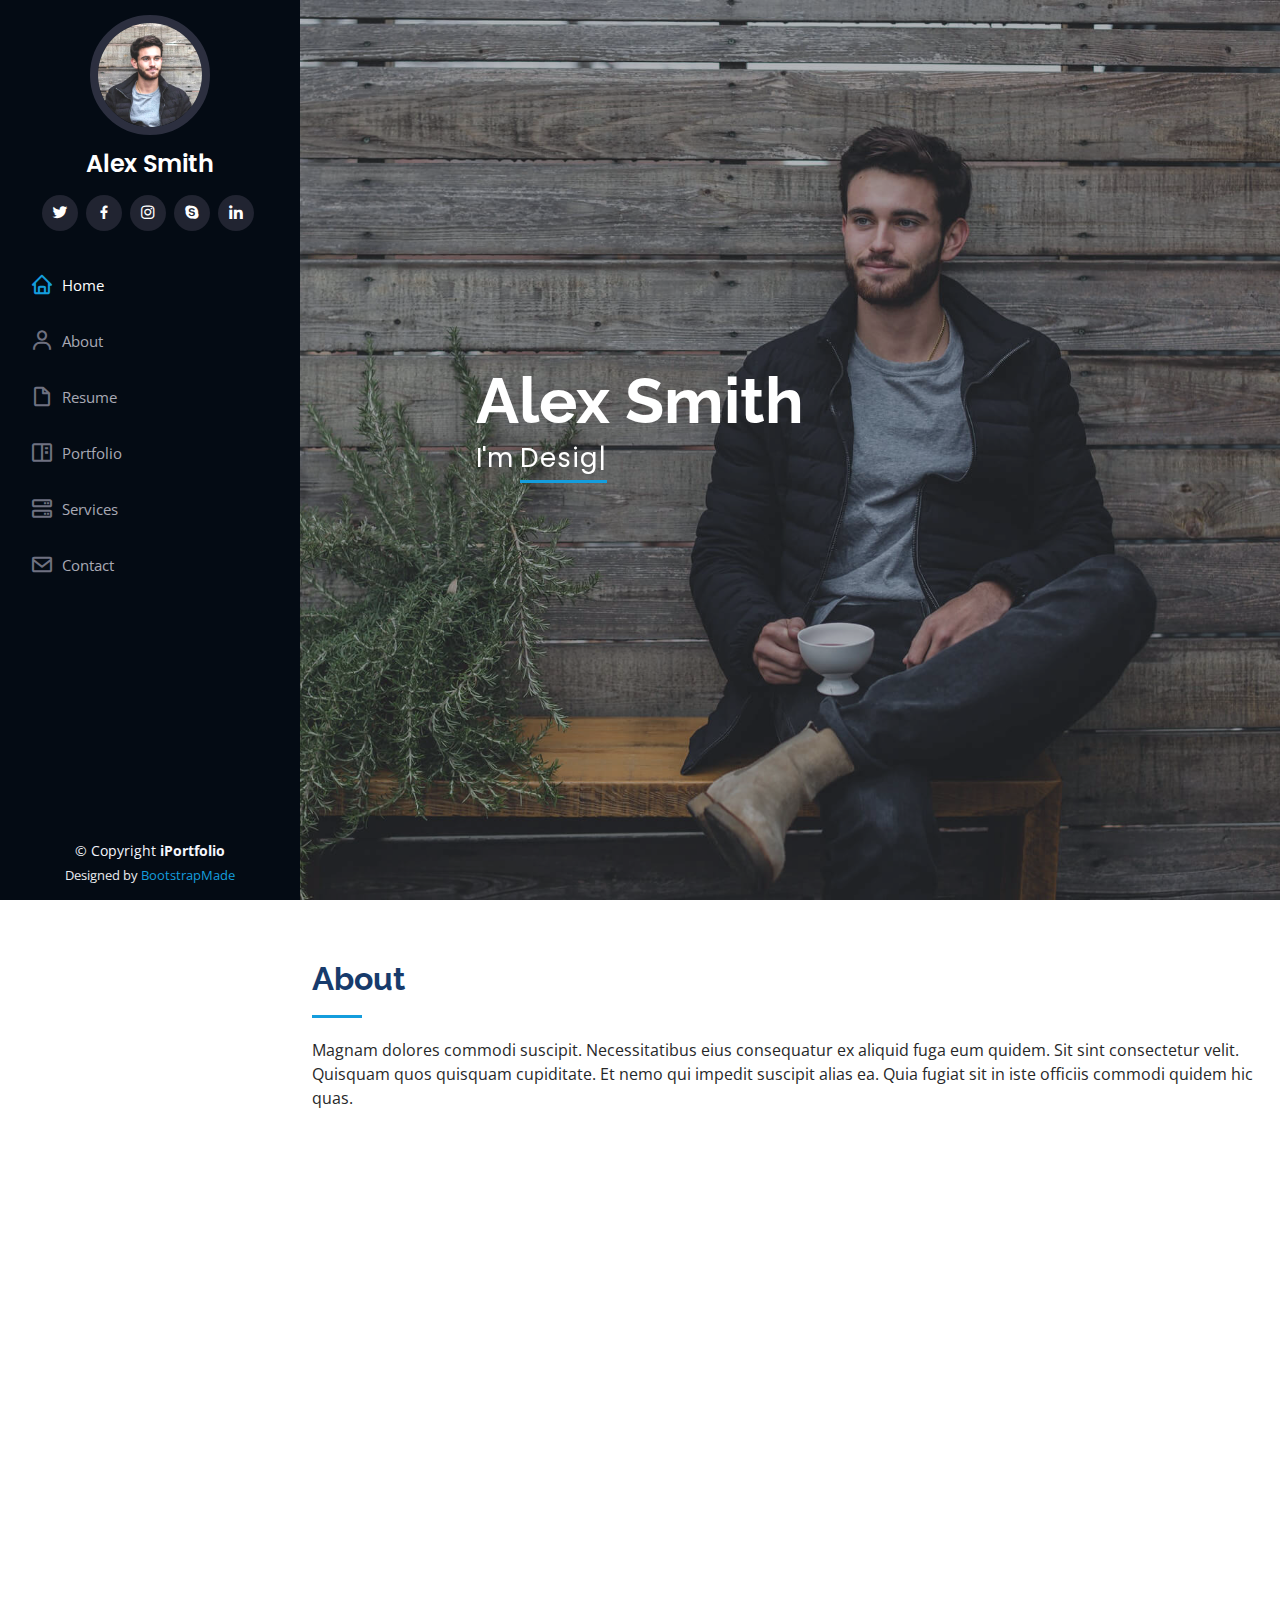
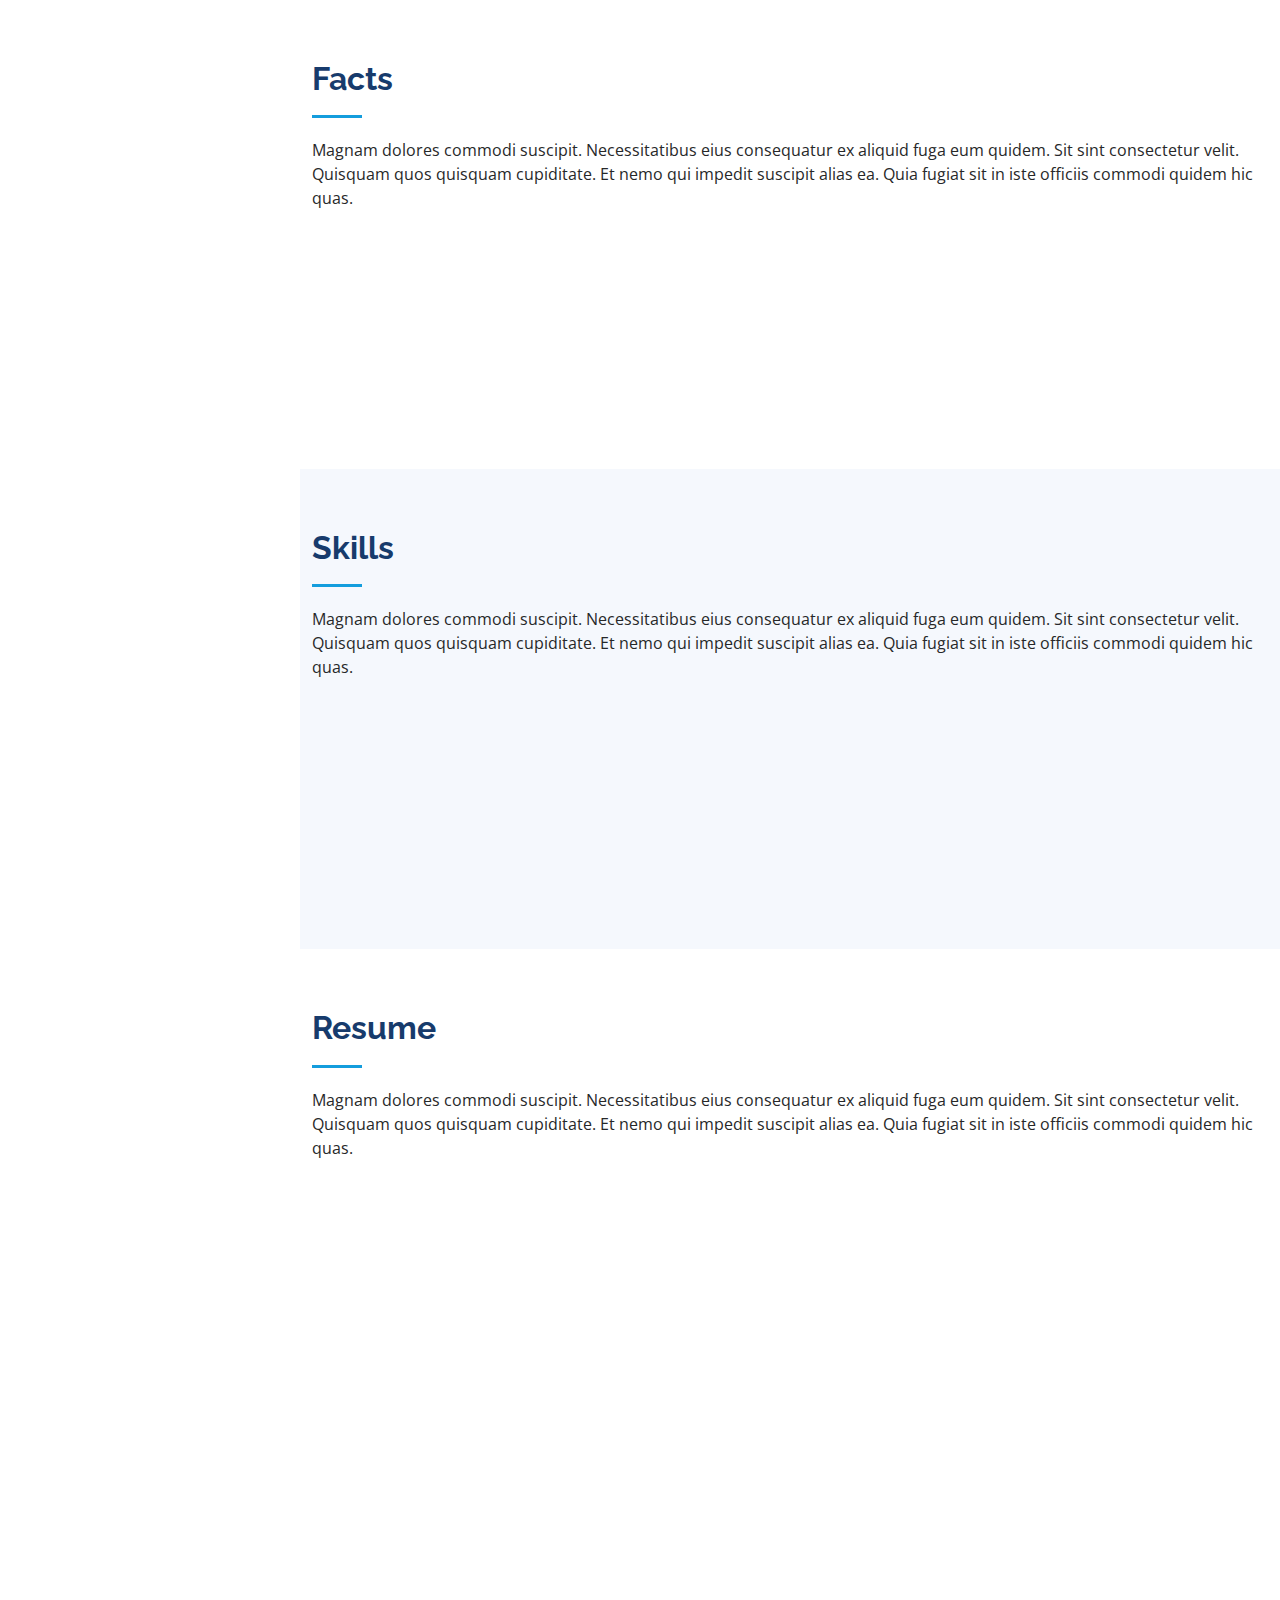
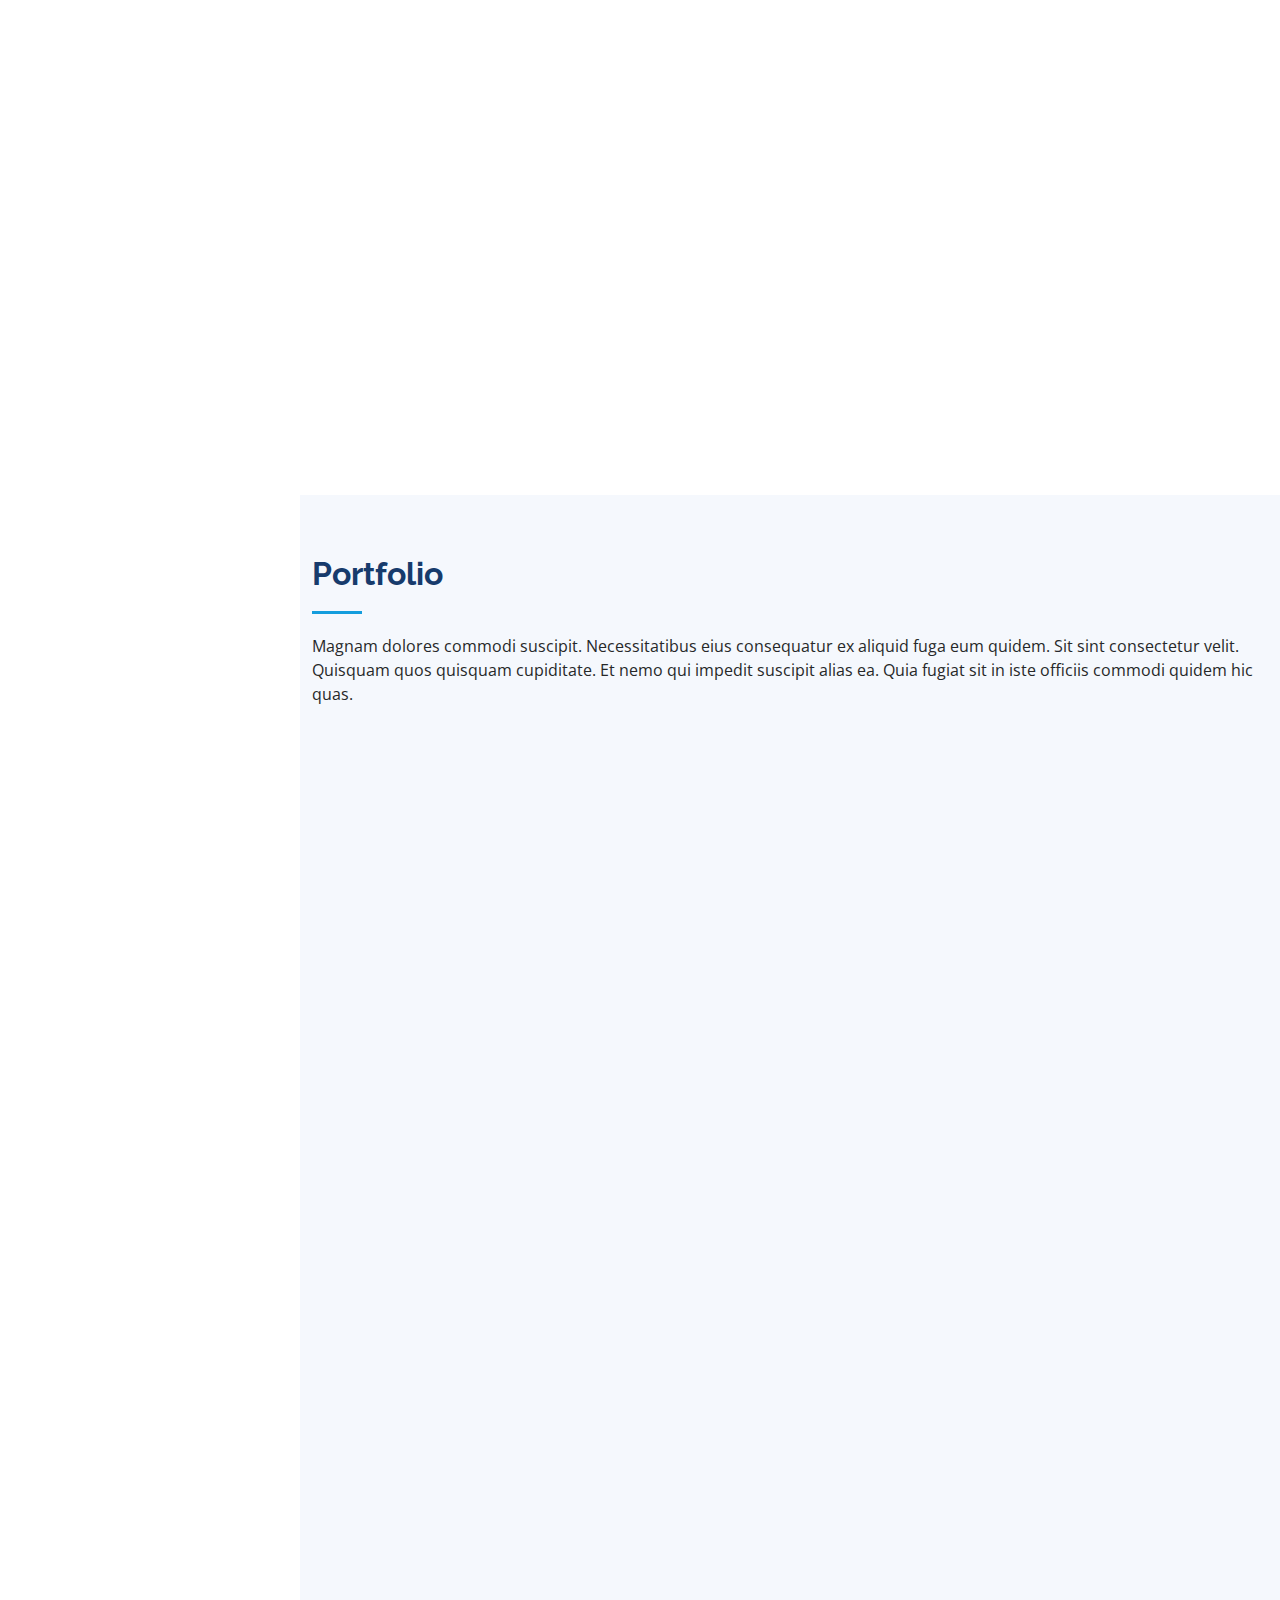
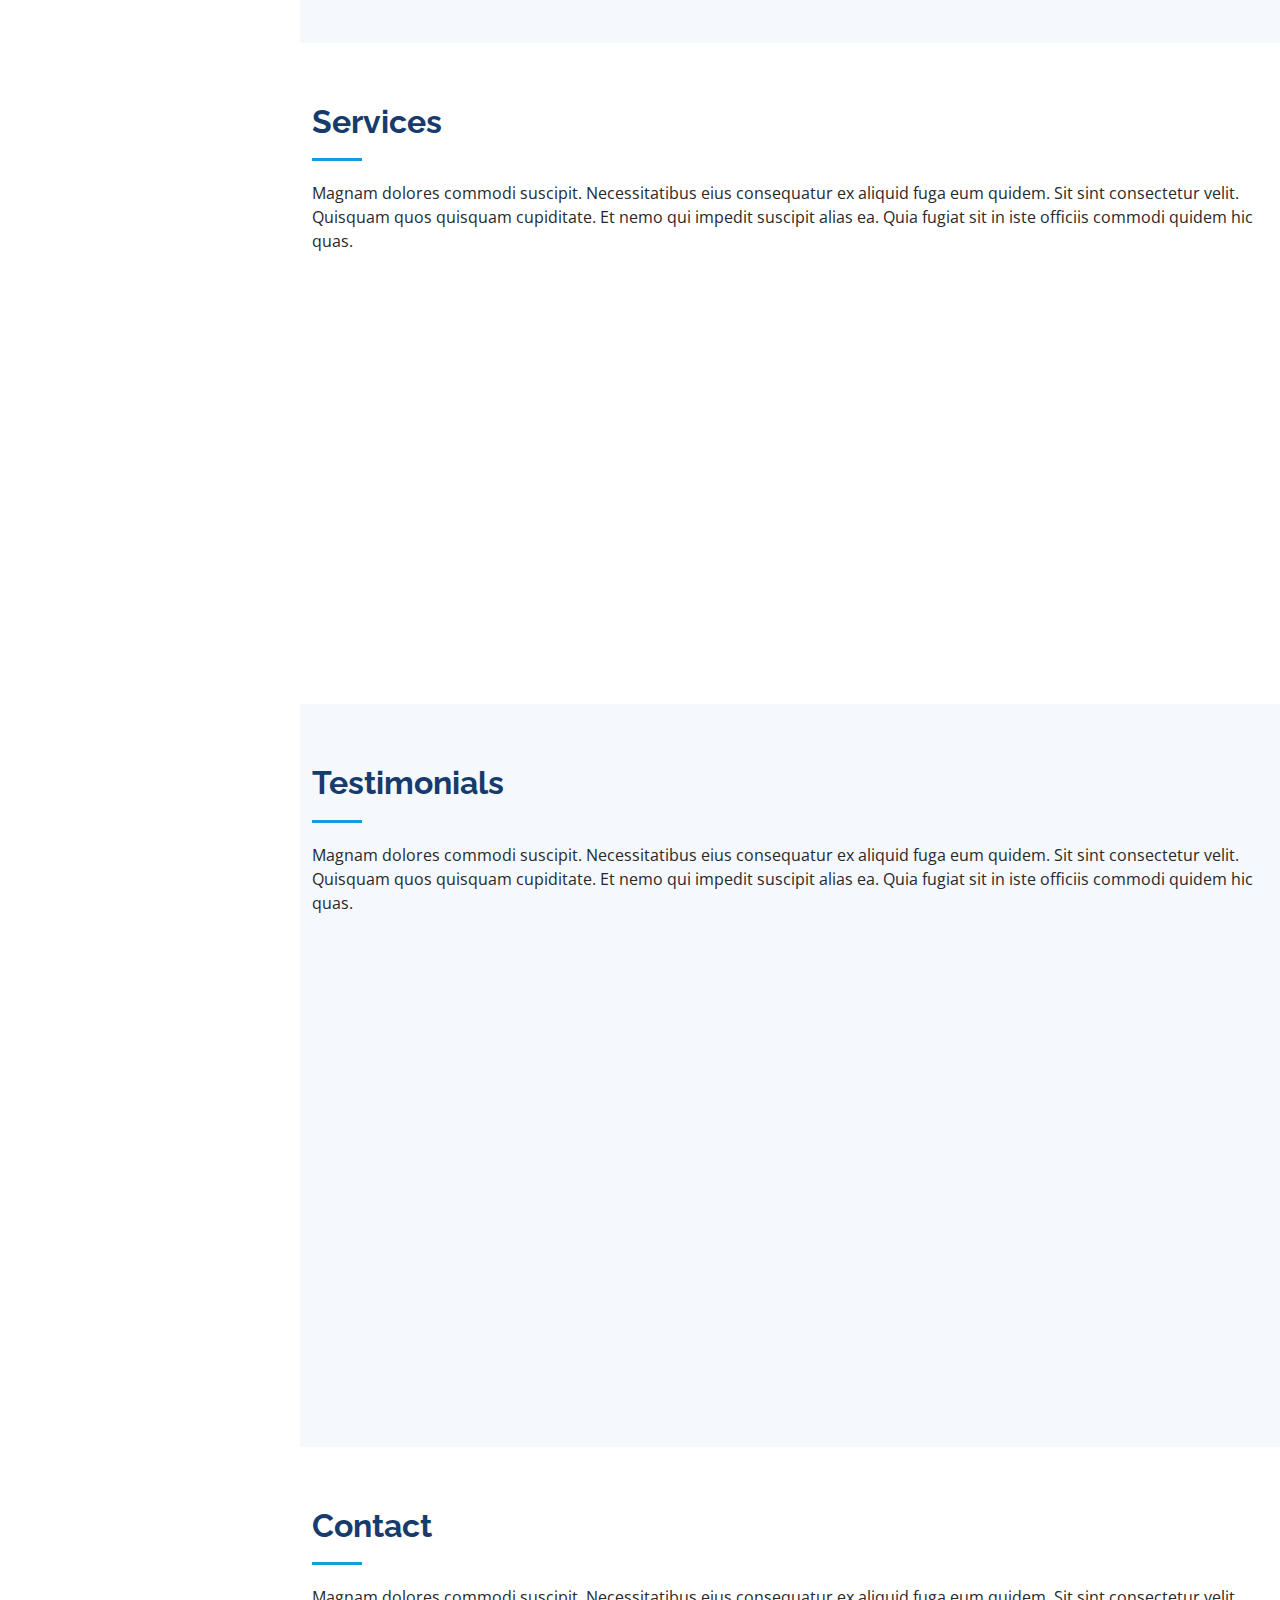
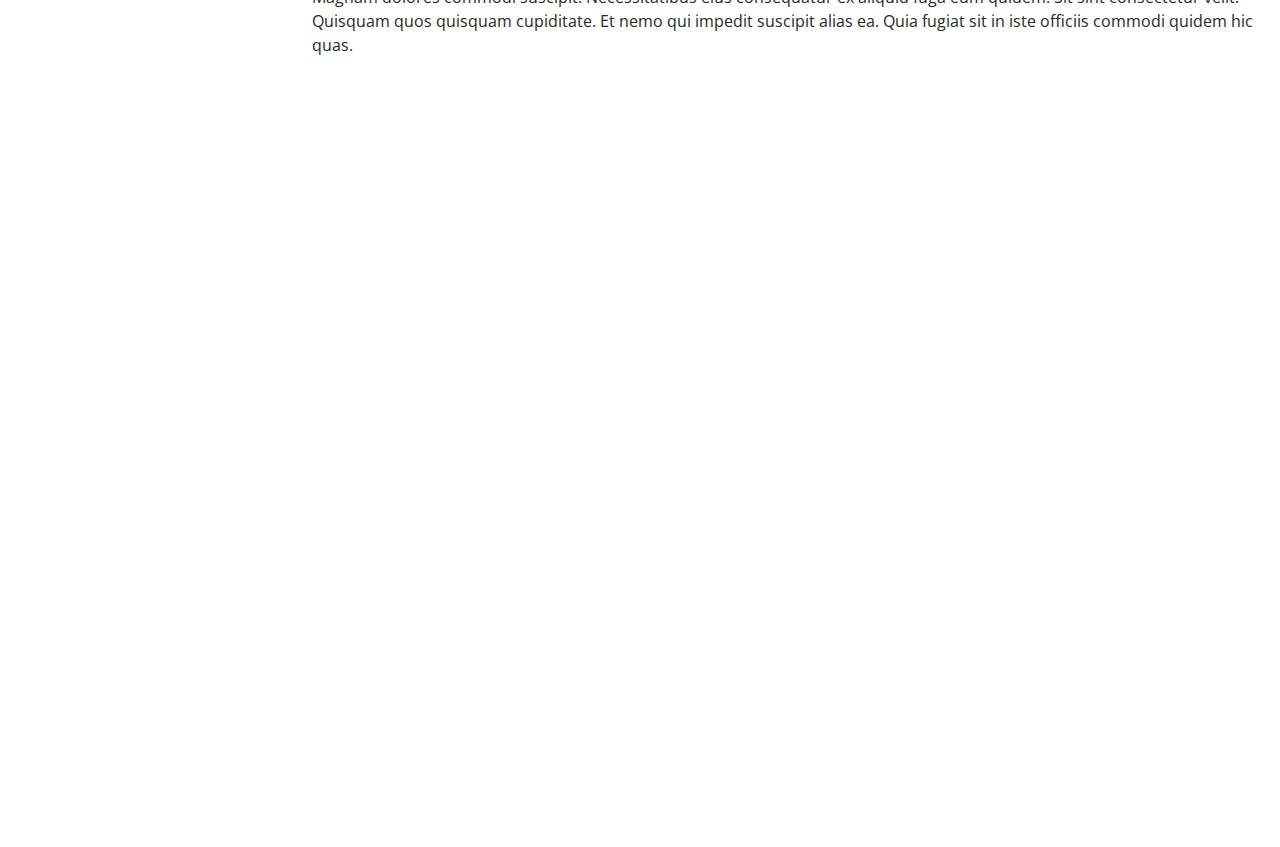
==== index.html @ 0704332a "Updated main tab name and formatted" ====
<!DOCTYPE html>
<html lang="en">
  <head>
    <meta charset="utf-8" />
    <meta
      content="width=device-width, initial-scale=1.0"
      name="viewport"
    />

    <title>Jessica Terrill Portfolio</title>
    <meta
      content=""
      name="description"
    />
    <meta
      content=""
      name="keywords"
    />

    <!-- Favicons -->
    <link
      href="assets/img/favicon.png"
      rel="icon"
    />
    <link
      href="assets/img/apple-touch-icon.png"
      rel="apple-touch-icon"
    />

    <!-- Google Fonts -->
    <link
      href="https://fonts.googleapis.com/css?family=Open+Sans:300,300i,400,400i,600,600i,700,700i|Raleway:300,300i,400,400i,500,500i,600,600i,700,700i|Poppins:300,300i,400,400i,500,500i,600,600i,700,700i"
      rel="stylesheet"
    />

    <!-- Vendor CSS Files -->
    <link
      href="assets/vendor/aos/aos.css"
      rel="stylesheet"
    />
    <link
      href="assets/vendor/bootstrap/css/bootstrap.min.css"
      rel="stylesheet"
    />
    <link
      href="assets/vendor/bootstrap-icons/bootstrap-icons.css"
      rel="stylesheet"
    />
    <link
      href="assets/vendor/boxicons/css/boxicons.min.css"
      rel="stylesheet"
    />
    <link
      href="assets/vendor/glightbox/css/glightbox.min.css"
      rel="stylesheet"
    />
    <link
      href="assets/vendor/swiper/swiper-bundle.min.css"
      rel="stylesheet"
    />

    <!-- Template Main CSS File -->
    <link
      href="assets/css/style.css"
      rel="stylesheet"
    />

    <!-- =======================================================
  * Template Name: iPortfolio
  * Updated: Mar 10 2023 with Bootstrap v5.2.3
  * Template URL: https://bootstrapmade.com/iportfolio-bootstrap-portfolio-websites-template/
  * Author: BootstrapMade.com
  * License: https://bootstrapmade.com/license/
  ======================================================== -->
  </head>

  <body>
    <!-- ======= Mobile nav toggle button ======= -->
    <i class="bi bi-list mobile-nav-toggle d-xl-none"></i>

    <!-- ======= Header ======= -->
    <header id="header">
      <div class="d-flex flex-column">
        <div class="profile">
          <img
            src="assets/img/profile-img.jpg"
            alt=""
            class="img-fluid rounded-circle"
          />
          <h1 class="text-light"><a href="index.html">Alex Smith</a></h1>
          <div class="social-links mt-3 text-center">
            <a
              href="#"
              class="twitter"
              ><i class="bx bxl-twitter"></i
            ></a>
            <a
              href="#"
              class="facebook"
              ><i class="bx bxl-facebook"></i
            ></a>
            <a
              href="#"
              class="instagram"
              ><i class="bx bxl-instagram"></i
            ></a>
            <a
              href="#"
              class="google-plus"
              ><i class="bx bxl-skype"></i
            ></a>
            <a
              href="#"
              class="linkedin"
              ><i class="bx bxl-linkedin"></i
            ></a>
          </div>
        </div>

        <nav
          id="navbar"
          class="nav-menu navbar"
        >
          <ul>
            <li>
              <a
                href="#hero"
                class="nav-link scrollto active"
                ><i class="bx bx-home"></i> <span>Home</span></a
              >
            </li>
            <li>
              <a
                href="#about"
                class="nav-link scrollto"
                ><i class="bx bx-user"></i> <span>About</span></a
              >
            </li>
            <li>
              <a
                href="#resume"
                class="nav-link scrollto"
                ><i class="bx bx-file-blank"></i> <span>Resume</span></a
              >
            </li>
            <li>
              <a
                href="#portfolio"
                class="nav-link scrollto"
                ><i class="bx bx-book-content"></i> <span>Portfolio</span></a
              >
            </li>
            <li>
              <a
                href="#services"
                class="nav-link scrollto"
                ><i class="bx bx-server"></i> <span>Services</span></a
              >
            </li>
            <li>
              <a
                href="#contact"
                class="nav-link scrollto"
                ><i class="bx bx-envelope"></i> <span>Contact</span></a
              >
            </li>
          </ul>
        </nav>
        <!-- .nav-menu -->
      </div>
    </header>
    <!-- End Header -->

    <!-- ======= Hero Section ======= -->
    <section
      id="hero"
      class="d-flex flex-column justify-content-center align-items-center"
    >
      <div
        class="hero-container"
        data-aos="fade-in"
      >
        <h1>Alex Smith</h1>
        <p>
          I'm
          <span
            class="typed"
            data-typed-items="Designer, Developer, Freelancer, Photographer"
          ></span>
        </p>
      </div>
    </section>
    <!-- End Hero -->

    <main id="main">
      <!-- ======= About Section ======= -->
      <section
        id="about"
        class="about"
      >
        <div class="container">
          <div class="section-title">
            <h2>About</h2>
            <p>
              Magnam dolores commodi suscipit. Necessitatibus eius consequatur
              ex aliquid fuga eum quidem. Sit sint consectetur velit. Quisquam
              quos quisquam cupiditate. Et nemo qui impedit suscipit alias ea.
              Quia fugiat sit in iste officiis commodi quidem hic quas.
            </p>
          </div>

          <div class="row">
            <div
              class="col-lg-4"
              data-aos="fade-right"
            >
              <img
                src="assets/img/profile-img.jpg"
                class="img-fluid"
                alt=""
              />
            </div>
            <div
              class="col-lg-8 pt-4 pt-lg-0 content"
              data-aos="fade-left"
            >
              <h3>UI/UX Designer &amp; Web Developer.</h3>
              <p class="fst-italic">
                Lorem ipsum dolor sit amet, consectetur adipiscing elit, sed do
                eiusmod tempor incididunt ut labore et dolore magna aliqua.
              </p>
              <div class="row">
                <div class="col-lg-6">
                  <ul>
                    <li>
                      <i class="bi bi-chevron-right"></i>
                      <strong>Birthday:</strong> <span>1 May 1995</span>
                    </li>
                    <li>
                      <i class="bi bi-chevron-right"></i>
                      <strong>Website:</strong> <span>www.example.com</span>
                    </li>
                    <li>
                      <i class="bi bi-chevron-right"></i>
                      <strong>Phone:</strong> <span>+123 456 7890</span>
                    </li>
                    <li>
                      <i class="bi bi-chevron-right"></i>
                      <strong>City:</strong> <span>New York, USA</span>
                    </li>
                  </ul>
                </div>
                <div class="col-lg-6">
                  <ul>
                    <li>
                      <i class="bi bi-chevron-right"></i> <strong>Age:</strong>
                      <span>30</span>
                    </li>
                    <li>
                      <i class="bi bi-chevron-right"></i>
                      <strong>Degree:</strong> <span>Master</span>
                    </li>
                    <li>
                      <i class="bi bi-chevron-right"></i>
                      <strong>PhEmailone:</strong>
                      <span>email@example.com</span>
                    </li>
                    <li>
                      <i class="bi bi-chevron-right"></i>
                      <strong>Freelance:</strong> <span>Available</span>
                    </li>
                  </ul>
                </div>
              </div>
              <p>
                Officiis eligendi itaque labore et dolorum mollitia officiis
                optio vero. Quisquam sunt adipisci omnis et ut. Nulla
                accusantium dolor incidunt officia tempore. Et eius omnis.
                Cupiditate ut dicta maxime officiis quidem quia. Sed et
                consectetur qui quia repellendus itaque neque. Aliquid amet
                quidem ut quaerat cupiditate. Ab et eum qui repellendus omnis
                culpa magni laudantium dolores.
              </p>
            </div>
          </div>
        </div>
      </section>
      <!-- End About Section -->

      <!-- ======= Facts Section ======= -->
      <section
        id="facts"
        class="facts"
      >
        <div class="container">
          <div class="section-title">
            <h2>Facts</h2>
            <p>
              Magnam dolores commodi suscipit. Necessitatibus eius consequatur
              ex aliquid fuga eum quidem. Sit sint consectetur velit. Quisquam
              quos quisquam cupiditate. Et nemo qui impedit suscipit alias ea.
              Quia fugiat sit in iste officiis commodi quidem hic quas.
            </p>
          </div>

          <div class="row no-gutters">
            <div
              class="col-lg-3 col-md-6 d-md-flex align-items-md-stretch"
              data-aos="fade-up"
            >
              <div class="count-box">
                <i class="bi bi-emoji-smile"></i>
                <span
                  data-purecounter-start="0"
                  data-purecounter-end="232"
                  data-purecounter-duration="1"
                  class="purecounter"
                ></span>
                <p><strong>Happy Clients</strong> consequuntur quae</p>
              </div>
            </div>

            <div
              class="col-lg-3 col-md-6 d-md-flex align-items-md-stretch"
              data-aos="fade-up"
              data-aos-delay="100"
            >
              <div class="count-box">
                <i class="bi bi-journal-richtext"></i>
                <span
                  data-purecounter-start="0"
                  data-purecounter-end="521"
                  data-purecounter-duration="1"
                  class="purecounter"
                ></span>
                <p><strong>Projects</strong> adipisci atque cum quia aut</p>
              </div>
            </div>

            <div
              class="col-lg-3 col-md-6 d-md-flex align-items-md-stretch"
              data-aos="fade-up"
              data-aos-delay="200"
            >
              <div class="count-box">
                <i class="bi bi-headset"></i>
                <span
                  data-purecounter-start="0"
                  data-purecounter-end="1453"
                  data-purecounter-duration="1"
                  class="purecounter"
                ></span>
                <p><strong>Hours Of Support</strong> aut commodi quaerat</p>
              </div>
            </div>

            <div
              class="col-lg-3 col-md-6 d-md-flex align-items-md-stretch"
              data-aos="fade-up"
              data-aos-delay="300"
            >
              <div class="count-box">
                <i class="bi bi-people"></i>
                <span
                  data-purecounter-start="0"
                  data-purecounter-end="32"
                  data-purecounter-duration="1"
                  class="purecounter"
                ></span>
                <p><strong>Hard Workers</strong> rerum asperiores dolor</p>
              </div>
            </div>
          </div>
        </div>
      </section>
      <!-- End Facts Section -->

      <!-- ======= Skills Section ======= -->
      <section
        id="skills"
        class="skills section-bg"
      >
        <div class="container">
          <div class="section-title">
            <h2>Skills</h2>
            <p>
              Magnam dolores commodi suscipit. Necessitatibus eius consequatur
              ex aliquid fuga eum quidem. Sit sint consectetur velit. Quisquam
              quos quisquam cupiditate. Et nemo qui impedit suscipit alias ea.
              Quia fugiat sit in iste officiis commodi quidem hic quas.
            </p>
          </div>

          <div class="row skills-content">
            <div
              class="col-lg-6"
              data-aos="fade-up"
            >
              <div class="progress">
                <span class="skill">HTML <i class="val">100%</i></span>
                <div class="progress-bar-wrap">
                  <div
                    class="progress-bar"
                    role="progressbar"
                    aria-valuenow="100"
                    aria-valuemin="0"
                    aria-valuemax="100"
                  ></div>
                </div>
              </div>

              <div class="progress">
                <span class="skill">CSS <i class="val">90%</i></span>
                <div class="progress-bar-wrap">
                  <div
                    class="progress-bar"
                    role="progressbar"
                    aria-valuenow="90"
                    aria-valuemin="0"
                    aria-valuemax="100"
                  ></div>
                </div>
              </div>

              <div class="progress">
                <span class="skill">JavaScript <i class="val">75%</i></span>
                <div class="progress-bar-wrap">
                  <div
                    class="progress-bar"
                    role="progressbar"
                    aria-valuenow="75"
                    aria-valuemin="0"
                    aria-valuemax="100"
                  ></div>
                </div>
              </div>
            </div>

            <div
              class="col-lg-6"
              data-aos="fade-up"
              data-aos-delay="100"
            >
              <div class="progress">
                <span class="skill">PHP <i class="val">80%</i></span>
                <div class="progress-bar-wrap">
                  <div
                    class="progress-bar"
                    role="progressbar"
                    aria-valuenow="80"
                    aria-valuemin="0"
                    aria-valuemax="100"
                  ></div>
                </div>
              </div>

              <div class="progress">
                <span class="skill">WordPress/CMS <i class="val">90%</i></span>
                <div class="progress-bar-wrap">
                  <div
                    class="progress-bar"
                    role="progressbar"
                    aria-valuenow="90"
                    aria-valuemin="0"
                    aria-valuemax="100"
                  ></div>
                </div>
              </div>

              <div class="progress">
                <span class="skill">Photoshop <i class="val">55%</i></span>
                <div class="progress-bar-wrap">
                  <div
                    class="progress-bar"
                    role="progressbar"
                    aria-valuenow="55"
                    aria-valuemin="0"
                    aria-valuemax="100"
                  ></div>
                </div>
              </div>
            </div>
          </div>
        </div>
      </section>
      <!-- End Skills Section -->

      <!-- ======= Resume Section ======= -->
      <section
        id="resume"
        class="resume"
      >
        <div class="container">
          <div class="section-title">
            <h2>Resume</h2>
            <p>
              Magnam dolores commodi suscipit. Necessitatibus eius consequatur
              ex aliquid fuga eum quidem. Sit sint consectetur velit. Quisquam
              quos quisquam cupiditate. Et nemo qui impedit suscipit alias ea.
              Quia fugiat sit in iste officiis commodi quidem hic quas.
            </p>
          </div>

          <div class="row">
            <div
              class="col-lg-6"
              data-aos="fade-up"
            >
              <h3 class="resume-title">Sumary</h3>
              <div class="resume-item pb-0">
                <h4>Alex Smith</h4>
                <p>
                  <em
                    >Innovative and deadline-driven Graphic Designer with 3+
                    years of experience designing and developing user-centered
                    digital/print marketing material from initial concept to
                    final, polished deliverable.</em
                  >
                </p>
                <ul>
                  <li>Portland par 127,Orlando, FL</li>
                  <li>(123) 456-7891</li>
                  <li>alice.barkley@example.com</li>
                </ul>
              </div>

              <h3 class="resume-title">Education</h3>
              <div class="resume-item">
                <h4>Master of Fine Arts &amp; Graphic Design</h4>
                <h5>2015 - 2016</h5>
                <p><em>Rochester Institute of Technology, Rochester, NY</em></p>
                <p>
                  Qui deserunt veniam. Et sed aliquam labore tempore sed
                  quisquam iusto autem sit. Ea vero voluptatum qui ut
                  dignissimos deleniti nerada porti sand markend
                </p>
              </div>
              <div class="resume-item">
                <h4>Bachelor of Fine Arts &amp; Graphic Design</h4>
                <h5>2010 - 2014</h5>
                <p><em>Rochester Institute of Technology, Rochester, NY</em></p>
                <p>
                  Quia nobis sequi est occaecati aut. Repudiandae et iusto quae
                  reiciendis et quis Eius vel ratione eius unde vitae rerum
                  voluptates asperiores voluptatem Earum molestiae consequatur
                  neque etlon sader mart dila
                </p>
              </div>
            </div>
            <div
              class="col-lg-6"
              data-aos="fade-up"
              data-aos-delay="100"
            >
              <h3 class="resume-title">Professional Experience</h3>
              <div class="resume-item">
                <h4>Senior graphic design specialist</h4>
                <h5>2019 - Present</h5>
                <p><em>Experion, New York, NY </em></p>
                <ul>
                  <li>
                    Lead in the design, development, and implementation of the
                    graphic, layout, and production communication materials
                  </li>
                  <li>
                    Delegate tasks to the 7 members of the design team and
                    provide counsel on all aspects of the project.
                  </li>
                  <li>
                    Supervise the assessment of all graphic materials in order
                    to ensure quality and accuracy of the design
                  </li>
                  <li>
                    Oversee the efficient use of production project budgets
                    ranging from $2,000 - $25,000
                  </li>
                </ul>
              </div>
              <div class="resume-item">
                <h4>Graphic design specialist</h4>
                <h5>2017 - 2018</h5>
                <p><em>Stepping Stone Advertising, New York, NY</em></p>
                <ul>
                  <li>
                    Developed numerous marketing programs (logos,
                    brochures,infographics, presentations, and advertisements).
                  </li>
                  <li>
                    Managed up to 5 projects or tasks at a given time while
                    under pressure
                  </li>
                  <li>
                    Recommended and consulted with clients on the most
                    appropriate graphic design
                  </li>
                  <li>
                    Created 4+ design presentations and proposals a month for
                    clients and account managers
                  </li>
                </ul>
              </div>
            </div>
          </div>
        </div>
      </section>
      <!-- End Resume Section -->

      <!-- ======= Portfolio Section ======= -->
      <section
        id="portfolio"
        class="portfolio section-bg"
      >
        <div class="container">
          <div class="section-title">
            <h2>Portfolio</h2>
            <p>
              Magnam dolores commodi suscipit. Necessitatibus eius consequatur
              ex aliquid fuga eum quidem. Sit sint consectetur velit. Quisquam
              quos quisquam cupiditate. Et nemo qui impedit suscipit alias ea.
              Quia fugiat sit in iste officiis commodi quidem hic quas.
            </p>
          </div>

          <div
            class="row"
            data-aos="fade-up"
          >
            <div class="col-lg-12 d-flex justify-content-center">
              <ul id="portfolio-flters">
                <li
                  data-filter="*"
                  class="filter-active"
                >
                  All
                </li>
                <li data-filter=".filter-app">App</li>
                <li data-filter=".filter-card">Card</li>
                <li data-filter=".filter-web">Web</li>
              </ul>
            </div>
          </div>

          <div
            class="row portfolio-container"
            data-aos="fade-up"
            data-aos-delay="100"
          >
            <div class="col-lg-4 col-md-6 portfolio-item filter-app">
              <div class="portfolio-wrap">
                <img
                  src="assets/img/portfolio/portfolio-1.jpg"
                  class="img-fluid"
                  alt=""
                />
                <div class="portfolio-links">
                  <a
                    href="assets/img/portfolio/portfolio-1.jpg"
                    data-gallery="portfolioGallery"
                    class="portfolio-lightbox"
                    title="App 1"
                    ><i class="bx bx-plus"></i
                  ></a>
                  <a
                    href="portfolio-details.html"
                    title="More Details"
                    ><i class="bx bx-link"></i
                  ></a>
                </div>
              </div>
            </div>

            <div class="col-lg-4 col-md-6 portfolio-item filter-web">
              <div class="portfolio-wrap">
                <img
                  src="assets/img/portfolio/portfolio-2.jpg"
                  class="img-fluid"
                  alt=""
                />
                <div class="portfolio-links">
                  <a
                    href="assets/img/portfolio/portfolio-2.jpg"
                    data-gallery="portfolioGallery"
                    class="portfolio-lightbox"
                    title="Web 3"
                    ><i class="bx bx-plus"></i
                  ></a>
                  <a
                    href="portfolio-details.html"
                    title="More Details"
                    ><i class="bx bx-link"></i
                  ></a>
                </div>
              </div>
            </div>

            <div class="col-lg-4 col-md-6 portfolio-item filter-app">
              <div class="portfolio-wrap">
                <img
                  src="assets/img/portfolio/portfolio-3.jpg"
                  class="img-fluid"
                  alt=""
                />
                <div class="portfolio-links">
                  <a
                    href="assets/img/portfolio/portfolio-3.jpg"
                    data-gallery="portfolioGallery"
                    class="portfolio-lightbox"
                    title="App 2"
                    ><i class="bx bx-plus"></i
                  ></a>
                  <a
                    href="portfolio-details.html"
                    title="More Details"
                    ><i class="bx bx-link"></i
                  ></a>
                </div>
              </div>
            </div>

            <div class="col-lg-4 col-md-6 portfolio-item filter-card">
              <div class="portfolio-wrap">
                <img
                  src="assets/img/portfolio/portfolio-4.jpg"
                  class="img-fluid"
                  alt=""
                />
                <div class="portfolio-links">
                  <a
                    href="assets/img/portfolio/portfolio-4.jpg"
                    data-gallery="portfolioGallery"
                    class="portfolio-lightbox"
                    title="Card 2"
                    ><i class="bx bx-plus"></i
                  ></a>
                  <a
                    href="portfolio-details.html"
                    title="More Details"
                    ><i class="bx bx-link"></i
                  ></a>
                </div>
              </div>
            </div>

            <div class="col-lg-4 col-md-6 portfolio-item filter-web">
              <div class="portfolio-wrap">
                <img
                  src="assets/img/portfolio/portfolio-5.jpg"
                  class="img-fluid"
                  alt=""
                />
                <div class="portfolio-links">
                  <a
                    href="assets/img/portfolio/portfolio-5.jpg"
                    data-gallery="portfolioGallery"
                    class="portfolio-lightbox"
                    title="Web 2"
                    ><i class="bx bx-plus"></i
                  ></a>
                  <a
                    href="portfolio-details.html"
                    title="More Details"
                    ><i class="bx bx-link"></i
                  ></a>
                </div>
              </div>
            </div>

            <div class="col-lg-4 col-md-6 portfolio-item filter-app">
              <div class="portfolio-wrap">
                <img
                  src="assets/img/portfolio/portfolio-6.jpg"
                  class="img-fluid"
                  alt=""
                />
                <div class="portfolio-links">
                  <a
                    href="assets/img/portfolio/portfolio-6.jpg"
                    data-gallery="portfolioGallery"
                    class="portfolio-lightbox"
                    title="App 3"
                    ><i class="bx bx-plus"></i
                  ></a>
                  <a
                    href="portfolio-details.html"
                    title="More Details"
                    ><i class="bx bx-link"></i
                  ></a>
                </div>
              </div>
            </div>

            <div class="col-lg-4 col-md-6 portfolio-item filter-card">
              <div class="portfolio-wrap">
                <img
                  src="assets/img/portfolio/portfolio-7.jpg"
                  class="img-fluid"
                  alt=""
                />
                <div class="portfolio-links">
                  <a
                    href="assets/img/portfolio/portfolio-7.jpg"
                    data-gallery="portfolioGallery"
                    class="portfolio-lightbox"
                    title="Card 1"
                    ><i class="bx bx-plus"></i
                  ></a>
                  <a
                    href="portfolio-details.html"
                    title="More Details"
                    ><i class="bx bx-link"></i
                  ></a>
                </div>
              </div>
            </div>

            <div class="col-lg-4 col-md-6 portfolio-item filter-card">
              <div class="portfolio-wrap">
                <img
                  src="assets/img/portfolio/portfolio-8.jpg"
                  class="img-fluid"
                  alt=""
                />
                <div class="portfolio-links">
                  <a
                    href="assets/img/portfolio/portfolio-8.jpg"
                    data-gallery="portfolioGallery"
                    class="portfolio-lightbox"
                    title="Card 3"
                    ><i class="bx bx-plus"></i
                  ></a>
                  <a
                    href="portfolio-details.html"
                    title="More Details"
                    ><i class="bx bx-link"></i
                  ></a>
                </div>
              </div>
            </div>

            <div class="col-lg-4 col-md-6 portfolio-item filter-web">
              <div class="portfolio-wrap">
                <img
                  src="assets/img/portfolio/portfolio-9.jpg"
                  class="img-fluid"
                  alt=""
                />
                <div class="portfolio-links">
                  <a
                    href="assets/img/portfolio/portfolio-9.jpg"
                    data-gallery="portfolioGallery"
                    class="portfolio-lightbox"
                    title="Web 3"
                    ><i class="bx bx-plus"></i
                  ></a>
                  <a
                    href="portfolio-details.html"
                    title="More Details"
                    ><i class="bx bx-link"></i
                  ></a>
                </div>
              </div>
            </div>
          </div>
        </div>
      </section>
      <!-- End Portfolio Section -->

      <!-- ======= Services Section ======= -->
      <section
        id="services"
        class="services"
      >
        <div class="container">
          <div class="section-title">
            <h2>Services</h2>
            <p>
              Magnam dolores commodi suscipit. Necessitatibus eius consequatur
              ex aliquid fuga eum quidem. Sit sint consectetur velit. Quisquam
              quos quisquam cupiditate. Et nemo qui impedit suscipit alias ea.
              Quia fugiat sit in iste officiis commodi quidem hic quas.
            </p>
          </div>

          <div class="row">
            <div
              class="col-lg-4 col-md-6 icon-box"
              data-aos="fade-up"
            >
              <div class="icon"><i class="bi bi-briefcase"></i></div>
              <h4 class="title"><a href="">Lorem Ipsum</a></h4>
              <p class="description">
                Voluptatum deleniti atque corrupti quos dolores et quas
                molestias excepturi sint occaecati cupiditate non provident
              </p>
            </div>
            <div
              class="col-lg-4 col-md-6 icon-box"
              data-aos="fade-up"
              data-aos-delay="100"
            >
              <div class="icon"><i class="bi bi-card-checklist"></i></div>
              <h4 class="title"><a href="">Dolor Sitema</a></h4>
              <p class="description">
                Minim veniam, quis nostrud exercitation ullamco laboris nisi ut
                aliquip ex ea commodo consequat tarad limino ata
              </p>
            </div>
            <div
              class="col-lg-4 col-md-6 icon-box"
              data-aos="fade-up"
              data-aos-delay="200"
            >
              <div class="icon"><i class="bi bi-bar-chart"></i></div>
              <h4 class="title"><a href="">Sed ut perspiciatis</a></h4>
              <p class="description">
                Duis aute irure dolor in reprehenderit in voluptate velit esse
                cillum dolore eu fugiat nulla pariatur
              </p>
            </div>
            <div
              class="col-lg-4 col-md-6 icon-box"
              data-aos="fade-up"
              data-aos-delay="300"
            >
              <div class="icon"><i class="bi bi-binoculars"></i></div>
              <h4 class="title"><a href="">Magni Dolores</a></h4>
              <p class="description">
                Excepteur sint occaecat cupidatat non proident, sunt in culpa
                qui officia deserunt mollit anim id est laborum
              </p>
            </div>
            <div
              class="col-lg-4 col-md-6 icon-box"
              data-aos="fade-up"
              data-aos-delay="400"
            >
              <div class="icon"><i class="bi bi-brightness-high"></i></div>
              <h4 class="title"><a href="">Nemo Enim</a></h4>
              <p class="description">
                At vero eos et accusamus et iusto odio dignissimos ducimus qui
                blanditiis praesentium voluptatum deleniti atque
              </p>
            </div>
            <div
              class="col-lg-4 col-md-6 icon-box"
              data-aos="fade-up"
              data-aos-delay="500"
            >
              <div class="icon"><i class="bi bi-calendar4-week"></i></div>
              <h4 class="title"><a href="">Eiusmod Tempor</a></h4>
              <p class="description">
                Et harum quidem rerum facilis est et expedita distinctio. Nam
                libero tempore, cum soluta nobis est eligendi
              </p>
            </div>
          </div>
        </div>
      </section>
      <!-- End Services Section -->

      <!-- ======= Testimonials Section ======= -->
      <section
        id="testimonials"
        class="testimonials section-bg"
      >
        <div class="container">
          <div class="section-title">
            <h2>Testimonials</h2>
            <p>
              Magnam dolores commodi suscipit. Necessitatibus eius consequatur
              ex aliquid fuga eum quidem. Sit sint consectetur velit. Quisquam
              quos quisquam cupiditate. Et nemo qui impedit suscipit alias ea.
              Quia fugiat sit in iste officiis commodi quidem hic quas.
            </p>
          </div>

          <div
            class="testimonials-slider swiper"
            data-aos="fade-up"
            data-aos-delay="100"
          >
            <div class="swiper-wrapper">
              <div class="swiper-slide">
                <div
                  class="testimonial-item"
                  data-aos="fade-up"
                >
                  <p>
                    <i class="bx bxs-quote-alt-left quote-icon-left"></i>
                    Proin iaculis purus consequat sem cure digni ssim donec
                    porttitora entum suscipit rhoncus. Accusantium quam,
                    ultricies eget id, aliquam eget nibh et. Maecen aliquam,
                    risus at semper.
                    <i class="bx bxs-quote-alt-right quote-icon-right"></i>
                  </p>
                  <img
                    src="assets/img/testimonials/testimonials-1.jpg"
                    class="testimonial-img"
                    alt=""
                  />
                  <h3>Saul Goodman</h3>
                  <h4>Ceo &amp; Founder</h4>
                </div>
              </div>
              <!-- End testimonial item -->

              <div class="swiper-slide">
                <div
                  class="testimonial-item"
                  data-aos="fade-up"
                  data-aos-delay="100"
                >
                  <p>
                    <i class="bx bxs-quote-alt-left quote-icon-left"></i>
                    Export tempor illum tamen malis malis eram quae irure esse
                    labore quem cillum quid cillum eram malis quorum velit fore
                    eram velit sunt aliqua noster fugiat irure amet legam anim
                    culpa.
                    <i class="bx bxs-quote-alt-right quote-icon-right"></i>
                  </p>
                  <img
                    src="assets/img/testimonials/testimonials-2.jpg"
                    class="testimonial-img"
                    alt=""
                  />
                  <h3>Sara Wilsson</h3>
                  <h4>Designer</h4>
                </div>
              </div>
              <!-- End testimonial item -->

              <div class="swiper-slide">
                <div
                  class="testimonial-item"
                  data-aos="fade-up"
                  data-aos-delay="200"
                >
                  <p>
                    <i class="bx bxs-quote-alt-left quote-icon-left"></i>
                    Enim nisi quem export duis labore cillum quae magna enim
                    sint quorum nulla quem veniam duis minim tempor labore quem
                    eram duis noster aute amet eram fore quis sint minim.
                    <i class="bx bxs-quote-alt-right quote-icon-right"></i>
                  </p>
                  <img
                    src="assets/img/testimonials/testimonials-3.jpg"
                    class="testimonial-img"
                    alt=""
                  />
                  <h3>Jena Karlis</h3>
                  <h4>Store Owner</h4>
                </div>
              </div>
              <!-- End testimonial item -->

              <div class="swiper-slide">
                <div
                  class="testimonial-item"
                  data-aos="fade-up"
                  data-aos-delay="300"
                >
                  <p>
                    <i class="bx bxs-quote-alt-left quote-icon-left"></i>
                    Fugiat enim eram quae cillum dolore dolor amet nulla culpa
                    multos export minim fugiat minim velit minim dolor enim duis
                    veniam ipsum anim magna sunt elit fore quem dolore labore
                    illum veniam.
                    <i class="bx bxs-quote-alt-right quote-icon-right"></i>
                  </p>
                  <img
                    src="assets/img/testimonials/testimonials-4.jpg"
                    class="testimonial-img"
                    alt=""
                  />
                  <h3>Matt Brandon</h3>
                  <h4>Freelancer</h4>
                </div>
              </div>
              <!-- End testimonial item -->

              <div class="swiper-slide">
                <div
                  class="testimonial-item"
                  data-aos="fade-up"
                  data-aos-delay="400"
                >
                  <p>
                    <i class="bx bxs-quote-alt-left quote-icon-left"></i>
                    Quis quorum aliqua sint quem legam fore sunt eram irure
                    aliqua veniam tempor noster veniam enim culpa labore duis
                    sunt culpa nulla illum cillum fugiat legam esse veniam culpa
                    fore nisi cillum quid.
                    <i class="bx bxs-quote-alt-right quote-icon-right"></i>
                  </p>
                  <img
                    src="assets/img/testimonials/testimonials-5.jpg"
                    class="testimonial-img"
                    alt=""
                  />
                  <h3>John Larson</h3>
                  <h4>Entrepreneur</h4>
                </div>
              </div>
              <!-- End testimonial item -->
            </div>
            <div class="swiper-pagination"></div>
          </div>
        </div>
      </section>
      <!-- End Testimonials Section -->

      <!-- ======= Contact Section ======= -->
      <section
        id="contact"
        class="contact"
      >
        <div class="container">
          <div class="section-title">
            <h2>Contact</h2>
            <p>
              Magnam dolores commodi suscipit. Necessitatibus eius consequatur
              ex aliquid fuga eum quidem. Sit sint consectetur velit. Quisquam
              quos quisquam cupiditate. Et nemo qui impedit suscipit alias ea.
              Quia fugiat sit in iste officiis commodi quidem hic quas.
            </p>
          </div>

          <div
            class="row"
            data-aos="fade-in"
          >
            <div class="col-lg-5 d-flex align-items-stretch">
              <div class="info">
                <div class="address">
                  <i class="bi bi-geo-alt"></i>
                  <h4>Location:</h4>
                  <p>A108 Adam Street, New York, NY 535022</p>
                </div>

                <div class="email">
                  <i class="bi bi-envelope"></i>
                  <h4>Email:</h4>
                  <p>info@example.com</p>
                </div>

                <div class="phone">
                  <i class="bi bi-phone"></i>
                  <h4>Call:</h4>
                  <p>+1 5589 55488 55s</p>
                </div>

                <iframe
                  src="https://www.google.com/maps/embed?pb=!1m14!1m8!1m3!1d12097.433213460943!2d-74.0062269!3d40.7101282!3m2!1i1024!2i768!4f13.1!3m3!1m2!1s0x0%3A0xb89d1fe6bc499443!2sDowntown+Conference+Center!5e0!3m2!1smk!2sbg!4v1539943755621"
                  frameborder="0"
                  style="border: 0; width: 100%; height: 290px"
                  allowfullscreen
                ></iframe>
              </div>
            </div>

            <div class="col-lg-7 mt-5 mt-lg-0 d-flex align-items-stretch">
              <form
                action="forms/contact.php"
                method="post"
                role="form"
                class="php-email-form"
              >
                <div class="row">
                  <div class="form-group col-md-6">
                    <label for="name">Your Name</label>
                    <input
                      type="text"
                      name="name"
                      class="form-control"
                      id="name"
                      required
                    />
                  </div>
                  <div class="form-group col-md-6">
                    <label for="name">Your Email</label>
                    <input
                      type="email"
                      class="form-control"
                      name="email"
                      id="email"
                      required
                    />
                  </div>
                </div>
                <div class="form-group">
                  <label for="name">Subject</label>
                  <input
                    type="text"
                    class="form-control"
                    name="subject"
                    id="subject"
                    required
                  />
                </div>
                <div class="form-group">
                  <label for="name">Message</label>
                  <textarea
                    class="form-control"
                    name="message"
                    rows="10"
                    required
                  ></textarea>
                </div>
                <div class="my-3">
                  <div class="loading">Loading</div>
                  <div class="error-message"></div>
                  <div class="sent-message">
                    Your message has been sent. Thank you!
                  </div>
                </div>
                <div class="text-center">
                  <button type="submit">Send Message</button>
                </div>
              </form>
            </div>
          </div>
        </div>
      </section>
      <!-- End Contact Section -->
    </main>
    <!-- End #main -->

    <!-- ======= Footer ======= -->
    <footer id="footer">
      <div class="container">
        <div class="copyright">
          &copy; Copyright <strong><span>iPortfolio</span></strong>
        </div>
        <div class="credits">
          <!-- All the links in the footer should remain intact. -->
          <!-- You can delete the links only if you purchased the pro version. -->
          <!-- Licensing information: https://bootstrapmade.com/license/ -->
          <!-- Purchase the pro version with working PHP/AJAX contact form: https://bootstrapmade.com/iportfolio-bootstrap-portfolio-websites-template/ -->
          Designed by <a href="https://bootstrapmade.com/">BootstrapMade</a>
        </div>
      </div>
    </footer>
    <!-- End  Footer -->

    <a
      href="#"
      class="back-to-top d-flex align-items-center justify-content-center"
      ><i class="bi bi-arrow-up-short"></i
    ></a>

    <!-- Vendor JS Files -->
    <script src="assets/vendor/purecounter/purecounter_vanilla.js"></script>
    <script src="assets/vendor/aos/aos.js"></script>
    <script src="assets/vendor/bootstrap/js/bootstrap.bundle.min.js"></script>
    <script src="assets/vendor/glightbox/js/glightbox.min.js"></script>
    <script src="assets/vendor/isotope-layout/isotope.pkgd.min.js"></script>
    <script src="assets/vendor/swiper/swiper-bundle.min.js"></script>
    <script src="assets/vendor/typed.js/typed.min.js"></script>
    <script src="assets/vendor/waypoints/noframework.waypoints.js"></script>
    <script src="assets/vendor/php-email-form/validate.js"></script>

    <!-- Template Main JS File -->
    <script src="assets/js/main.js"></script>
  </body>
</html>
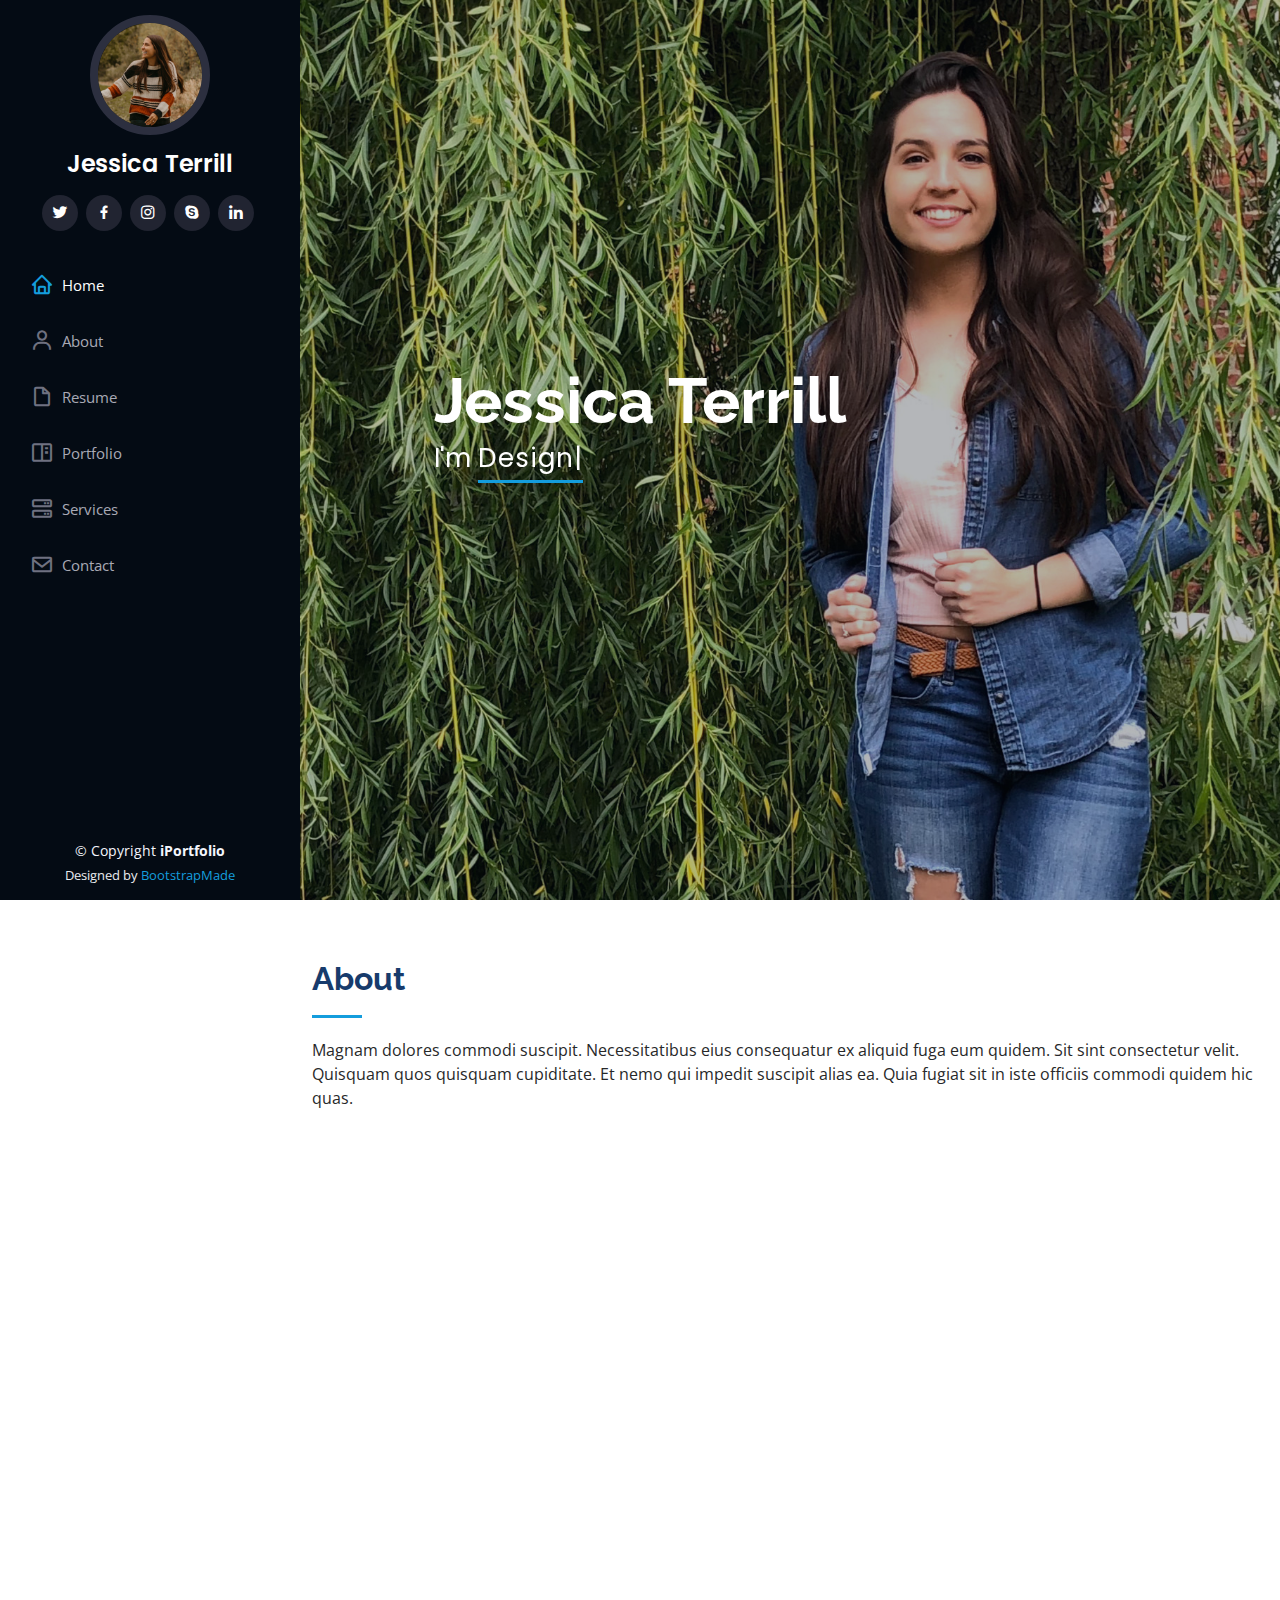
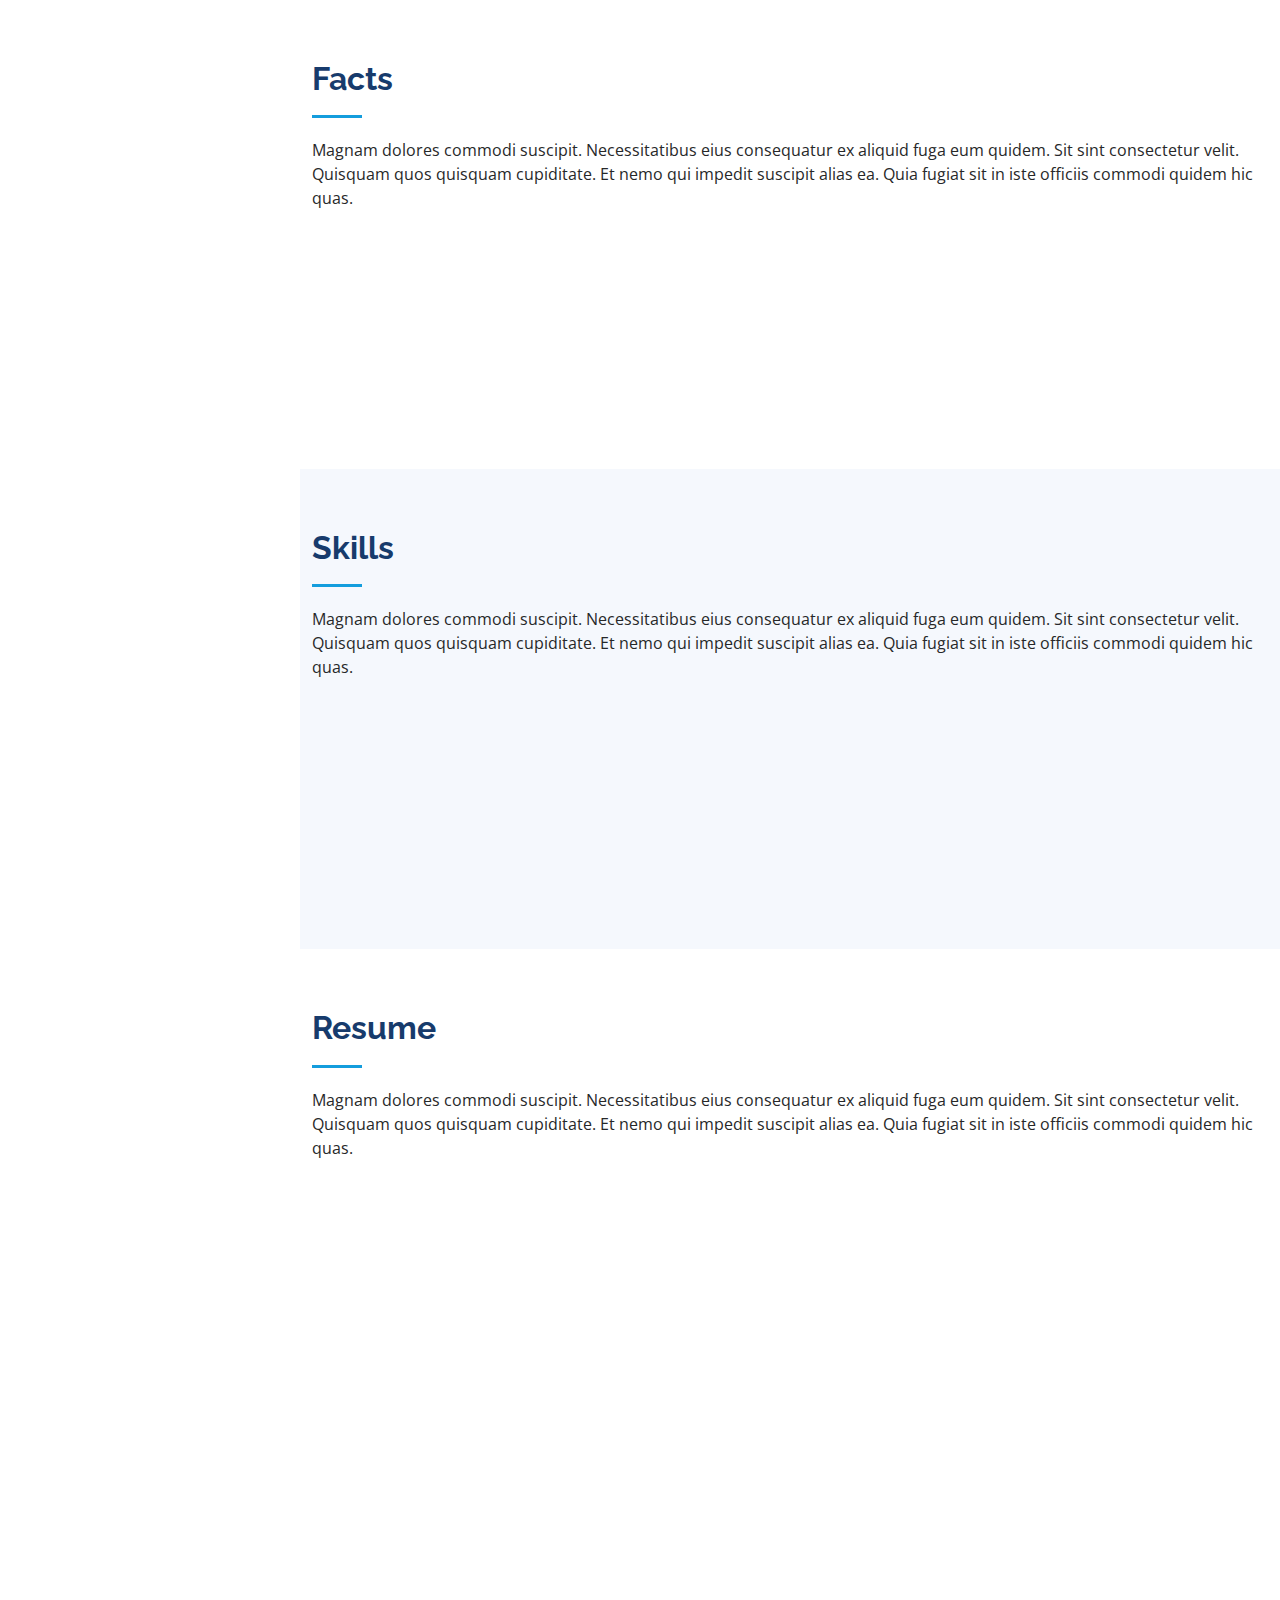
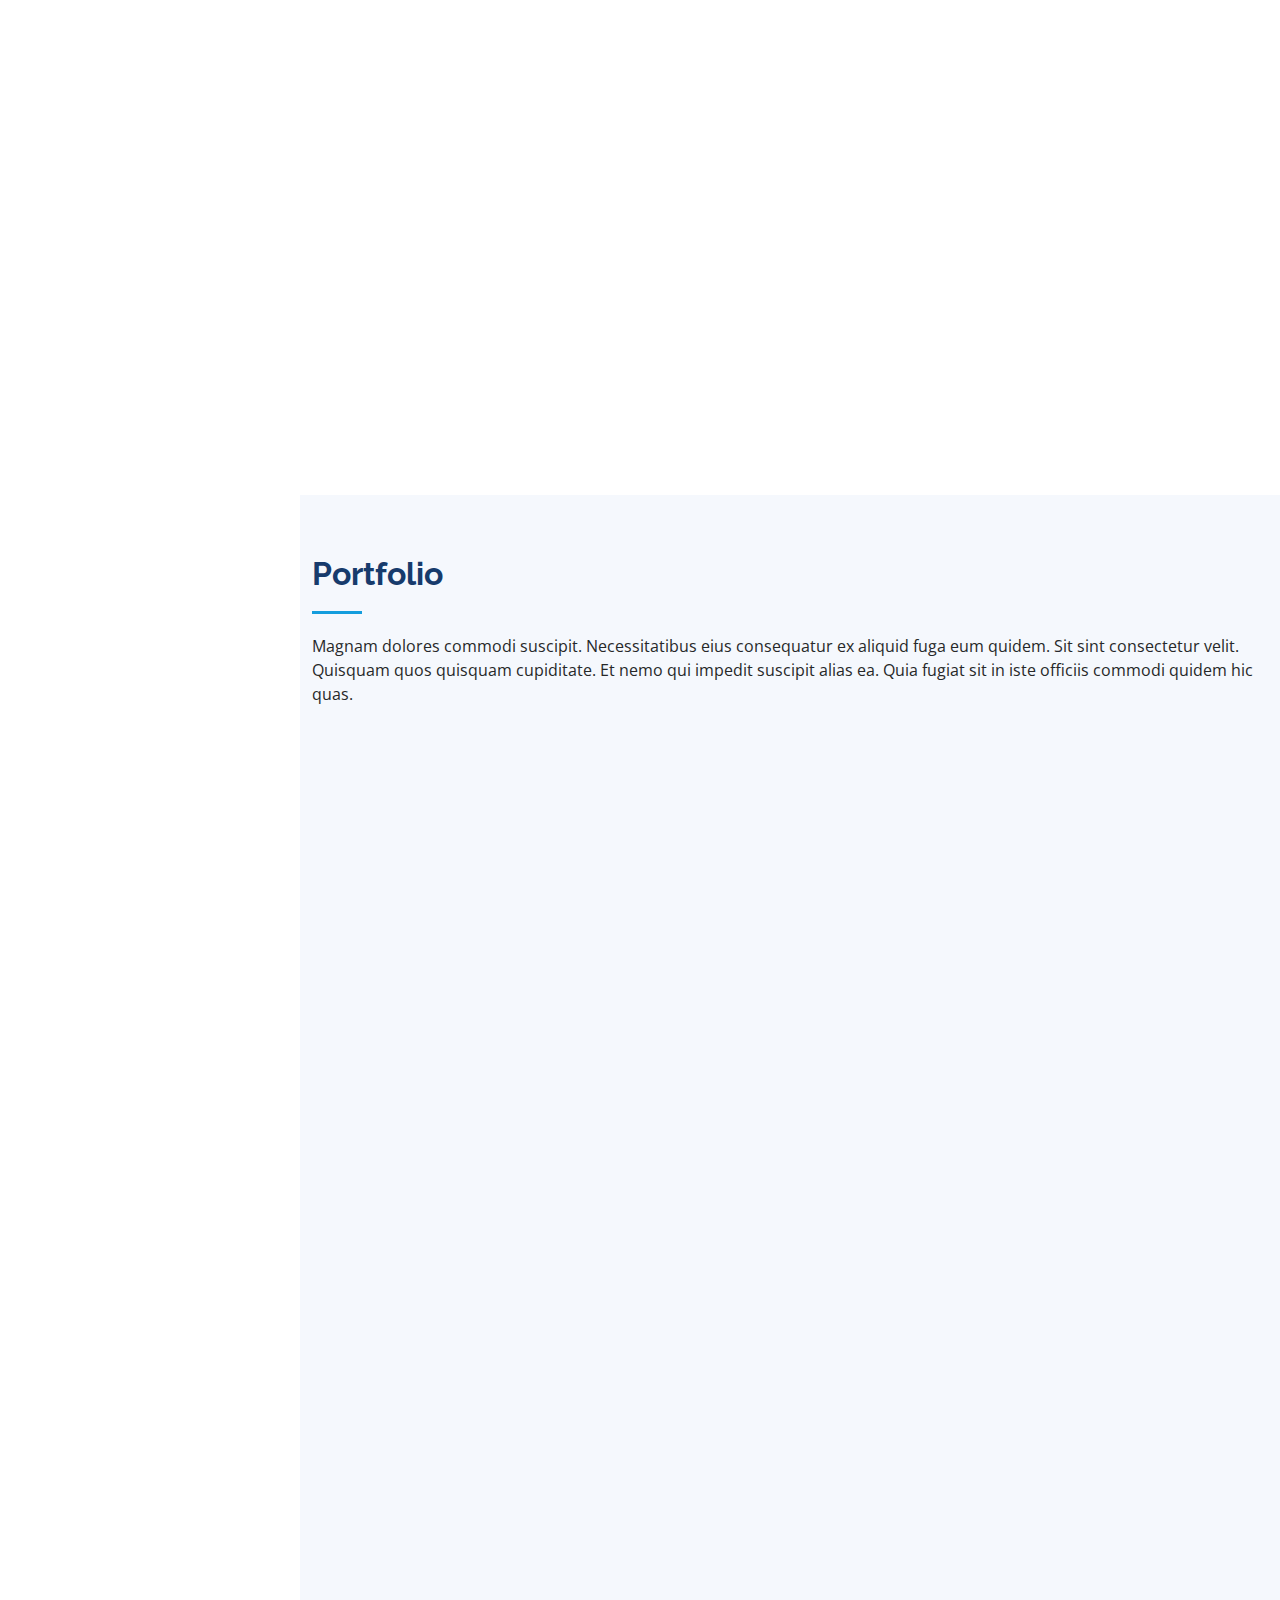
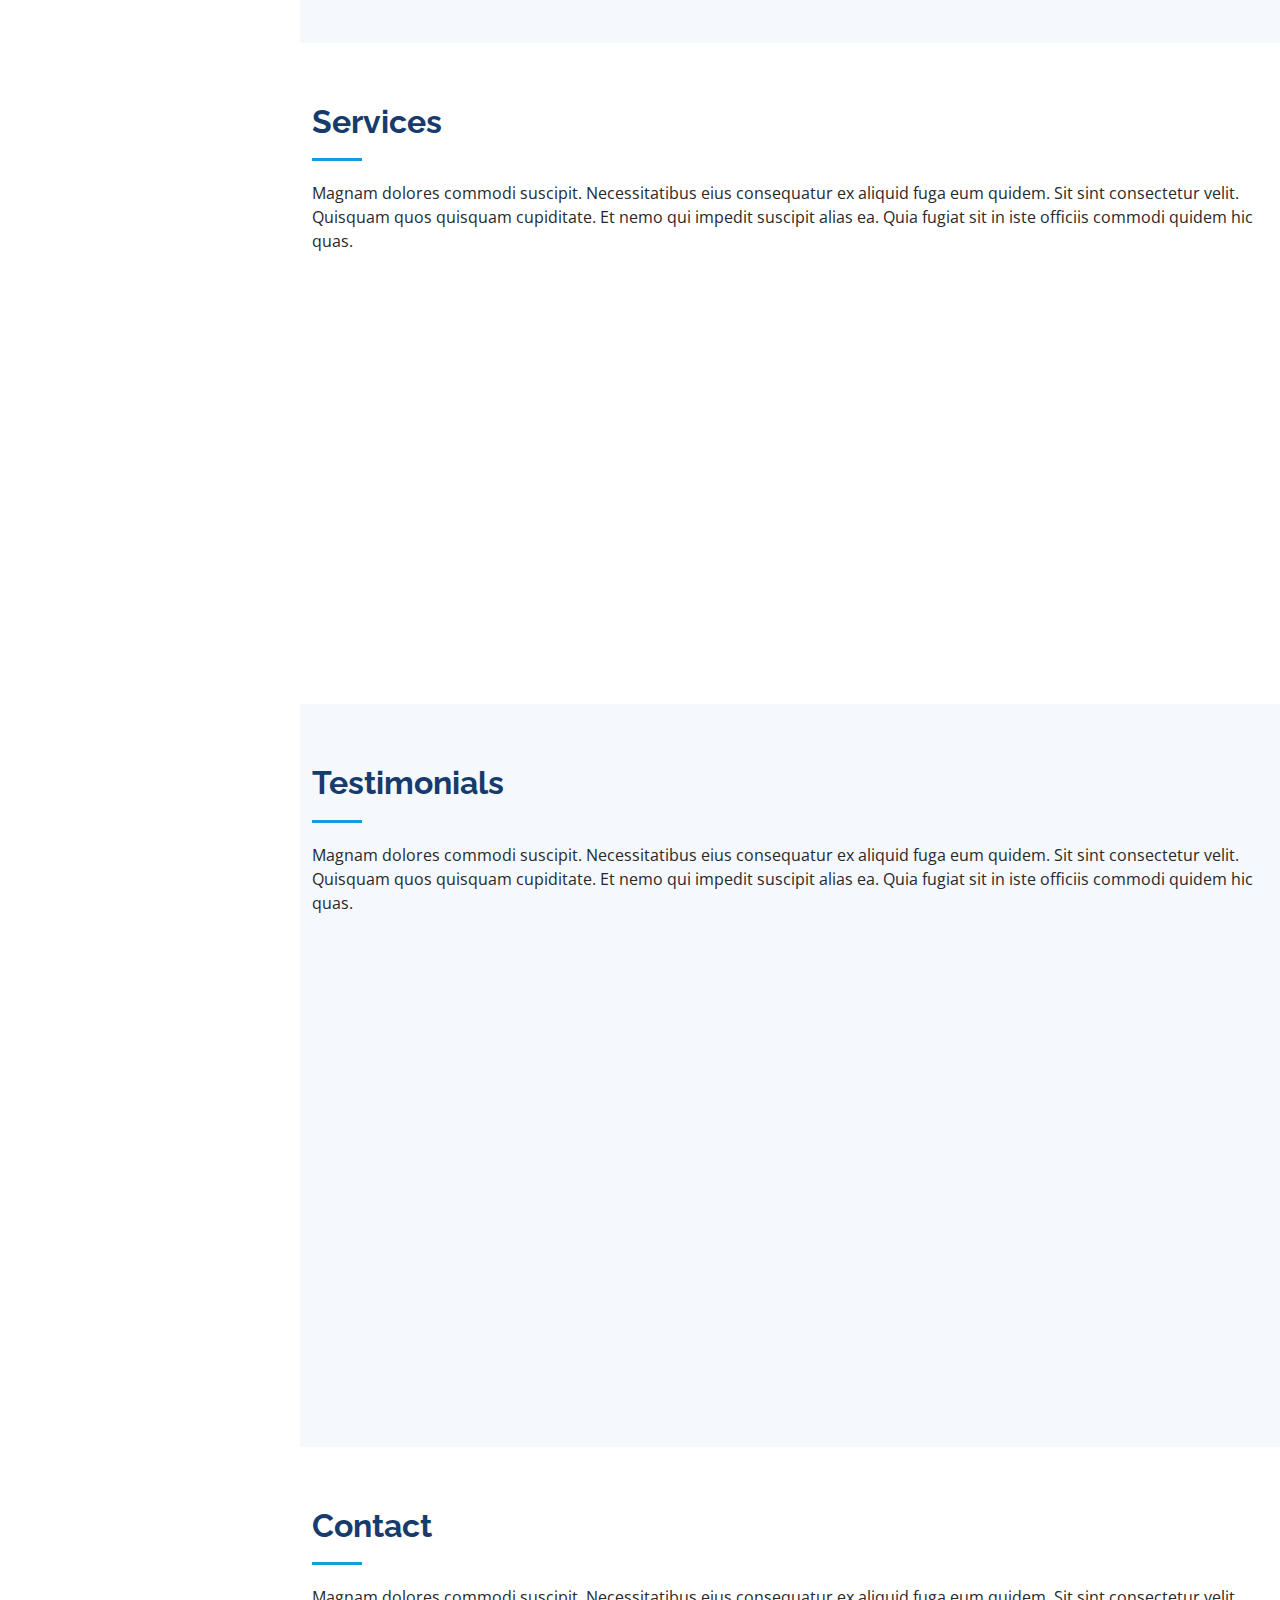
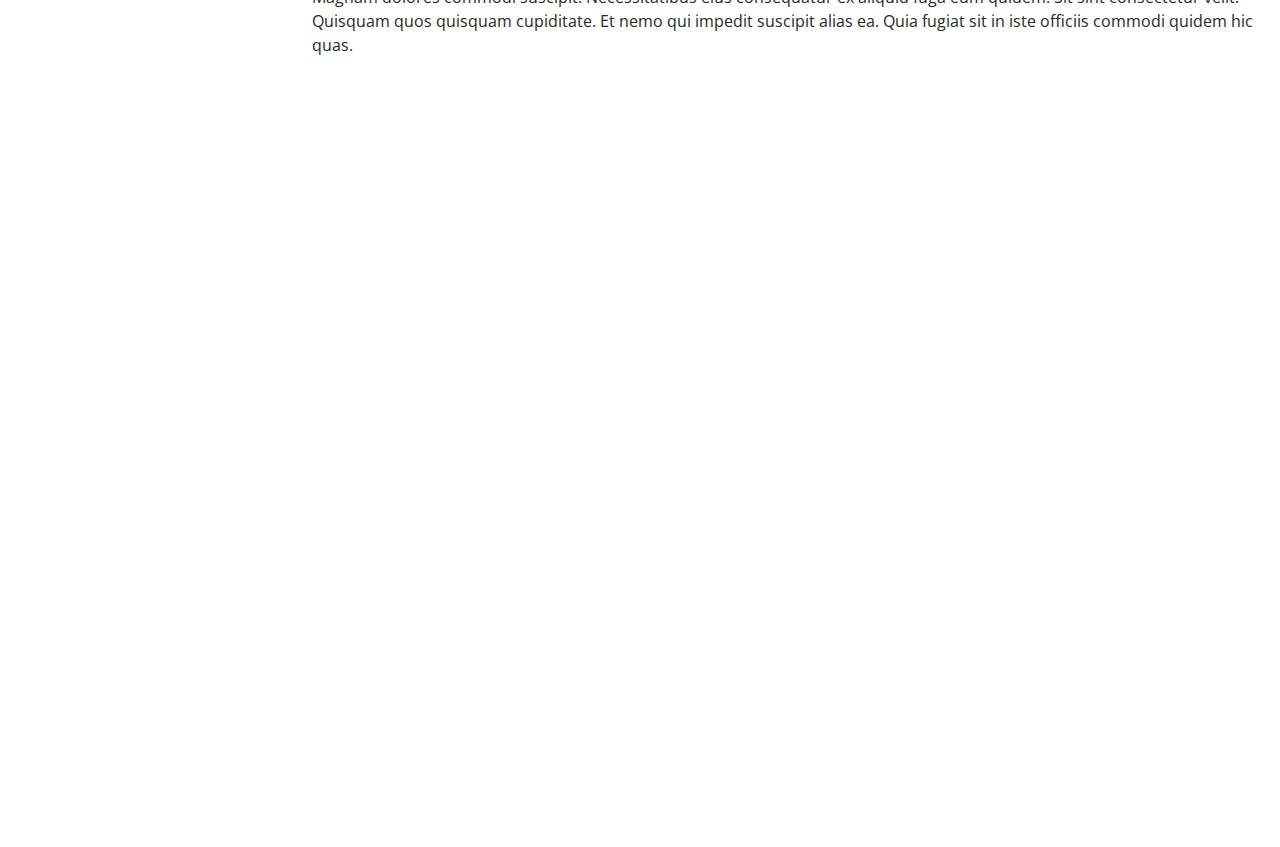
==== commit 4f09ceea: "Updated personal photos and name" ====
--- a/index.html
+++ b/index.html
@@ -87,7 +87,7 @@
             alt=""
             class="img-fluid rounded-circle"
           />
-          <h1 class="text-light"><a href="index.html">Alex Smith</a></h1>
+          <h1 class="text-light"><a href="index.html">Jessica Terrill</a></h1>
           <div class="social-links mt-3 text-center">
             <a
               href="#"
@@ -180,7 +180,7 @@
         class="hero-container"
         data-aos="fade-in"
       >
-        <h1>Alex Smith</h1>
+        <h1>Jessica Terrill</h1>
         <p>
           I'm
           <span
@@ -508,7 +508,7 @@
             >
               <h3 class="resume-title">Sumary</h3>
               <div class="resume-item pb-0">
-                <h4>Alex Smith</h4>
+                <h4>Jessica Terrill</h4>
                 <p>
                   <em
                     >Innovative and deadline-driven Graphic Designer with 3+
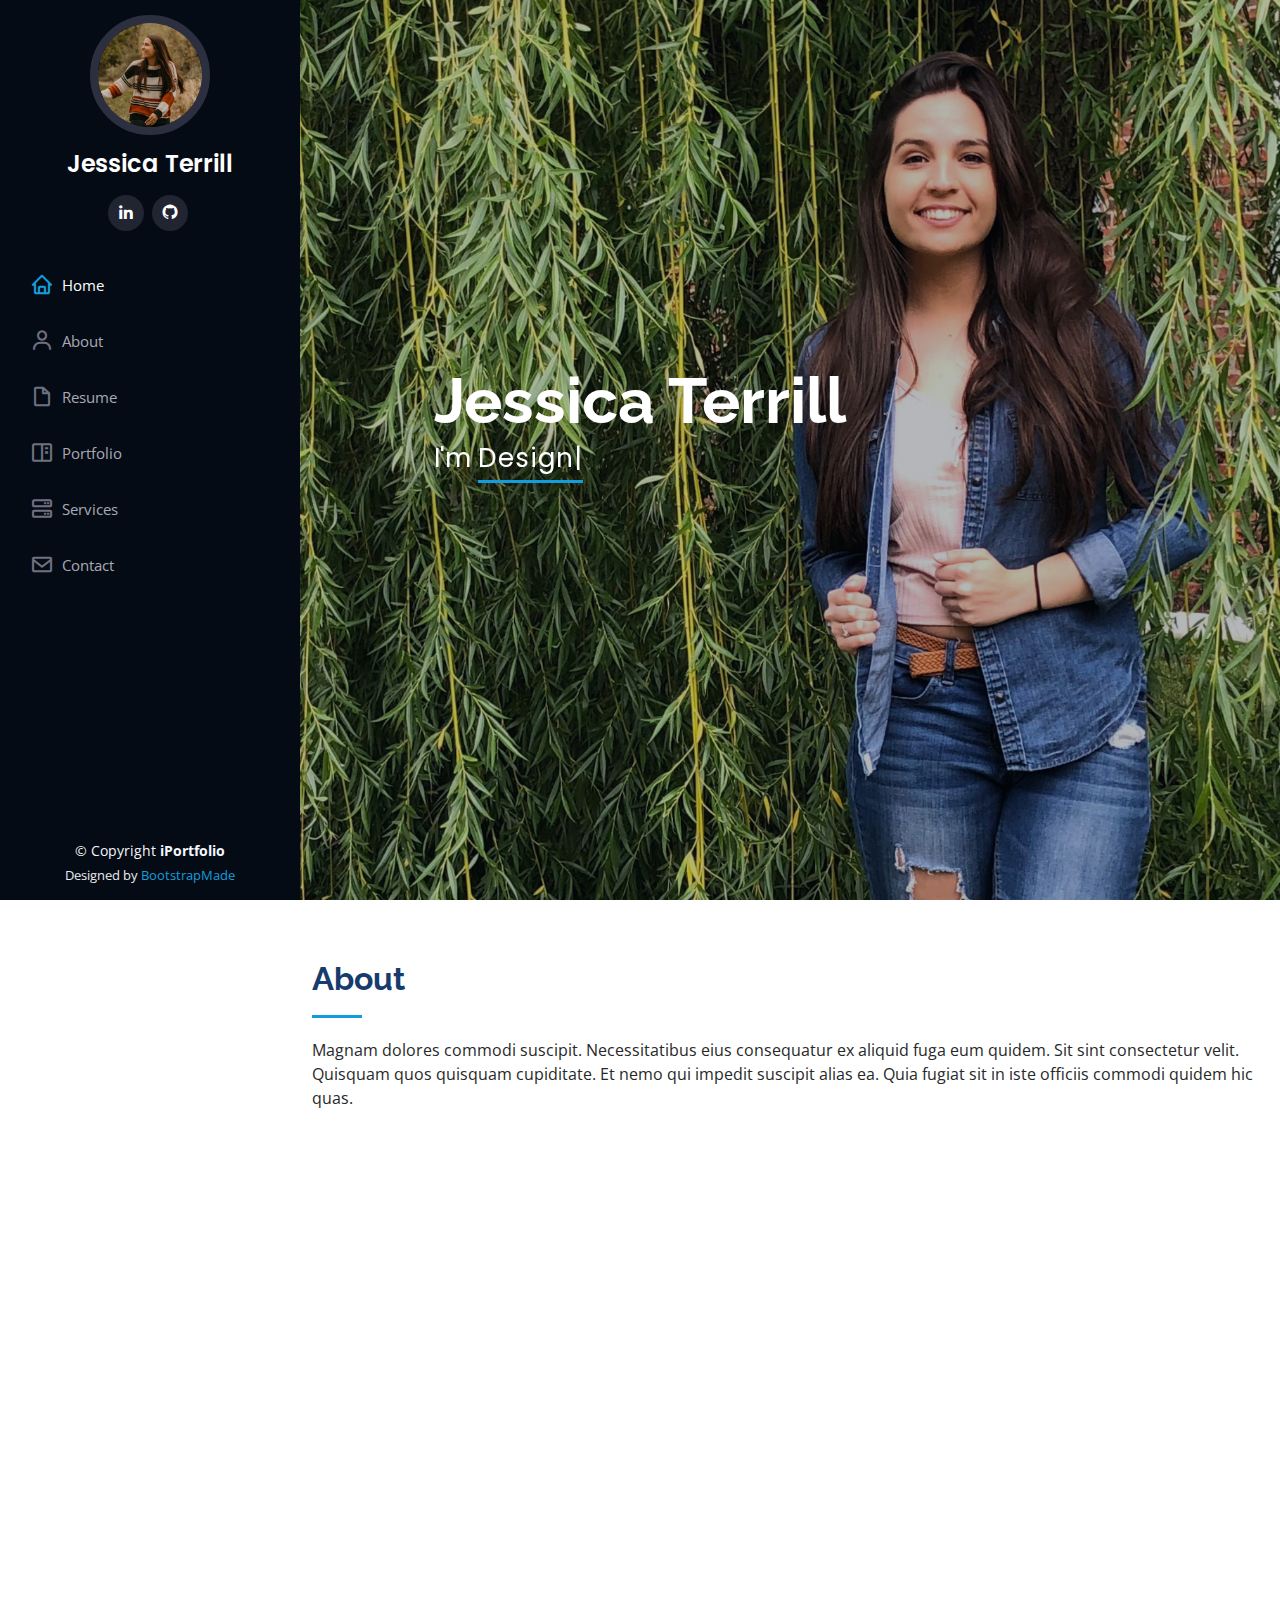
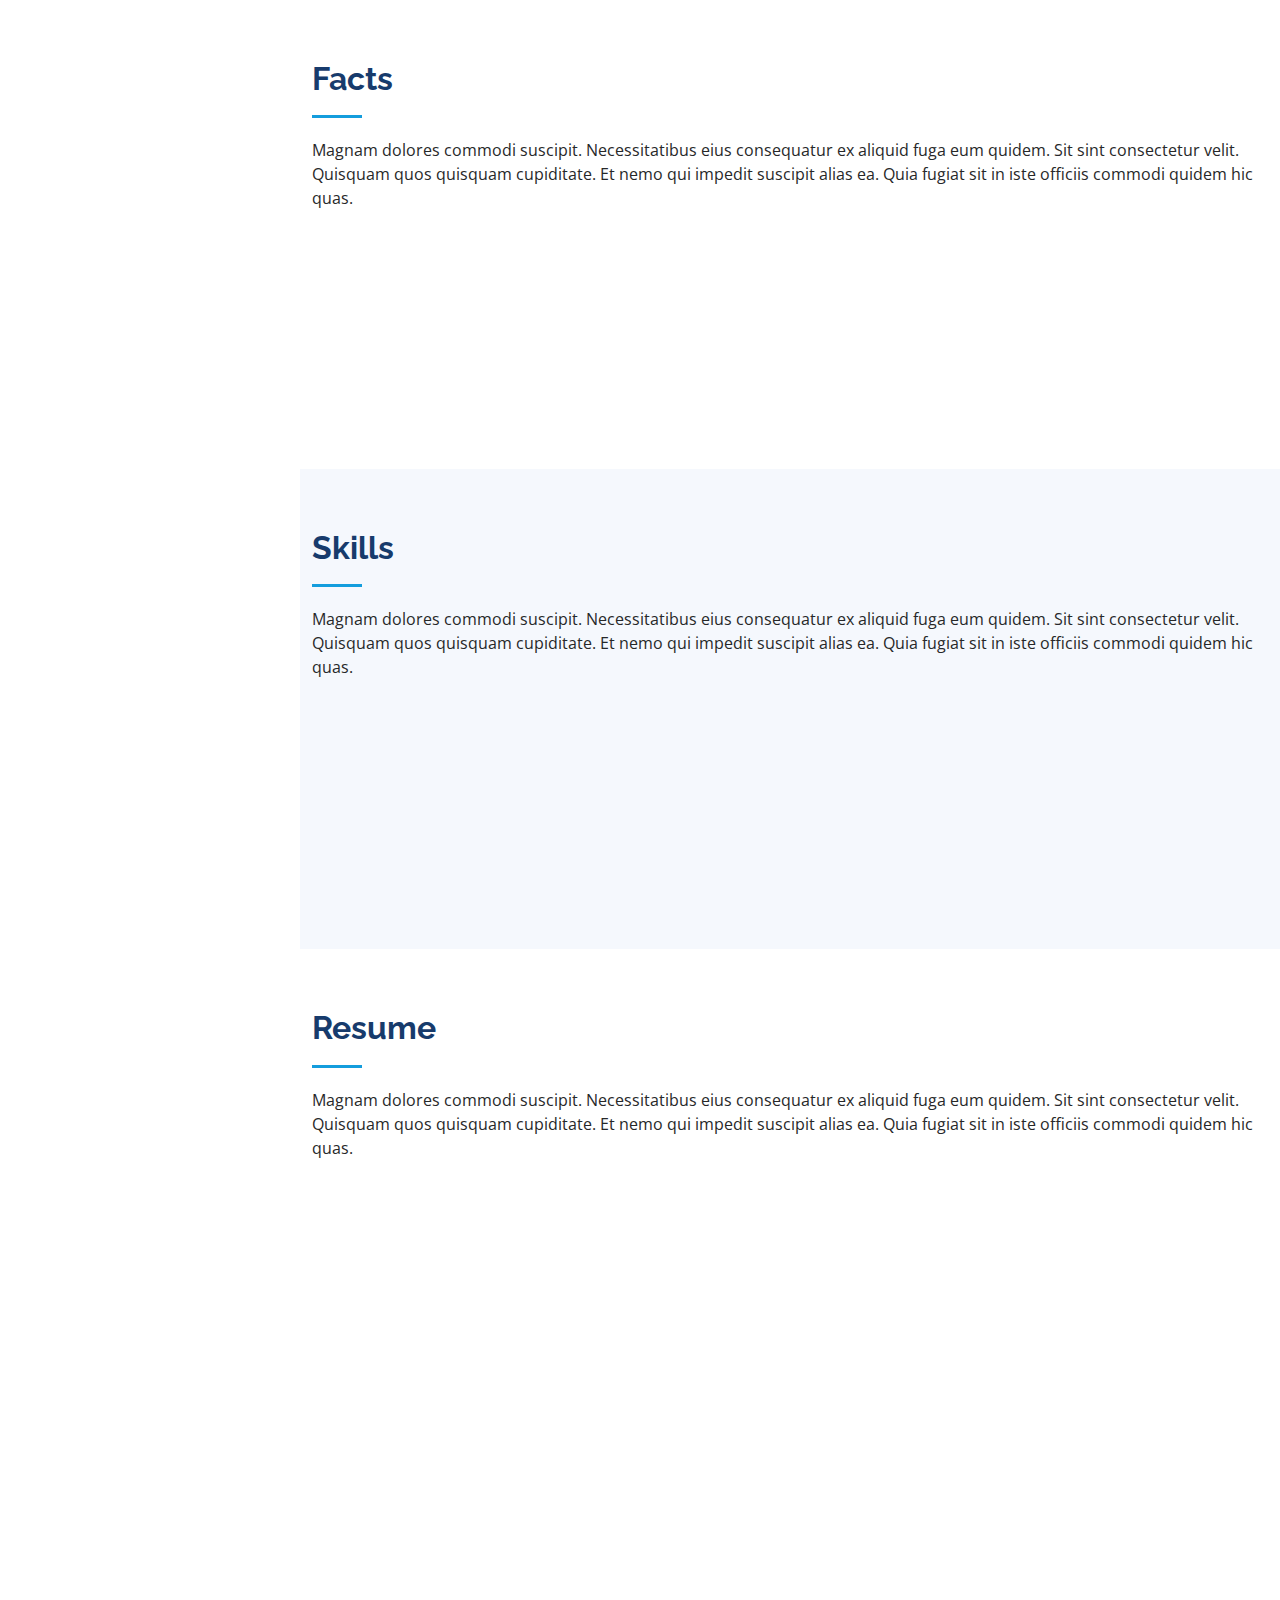
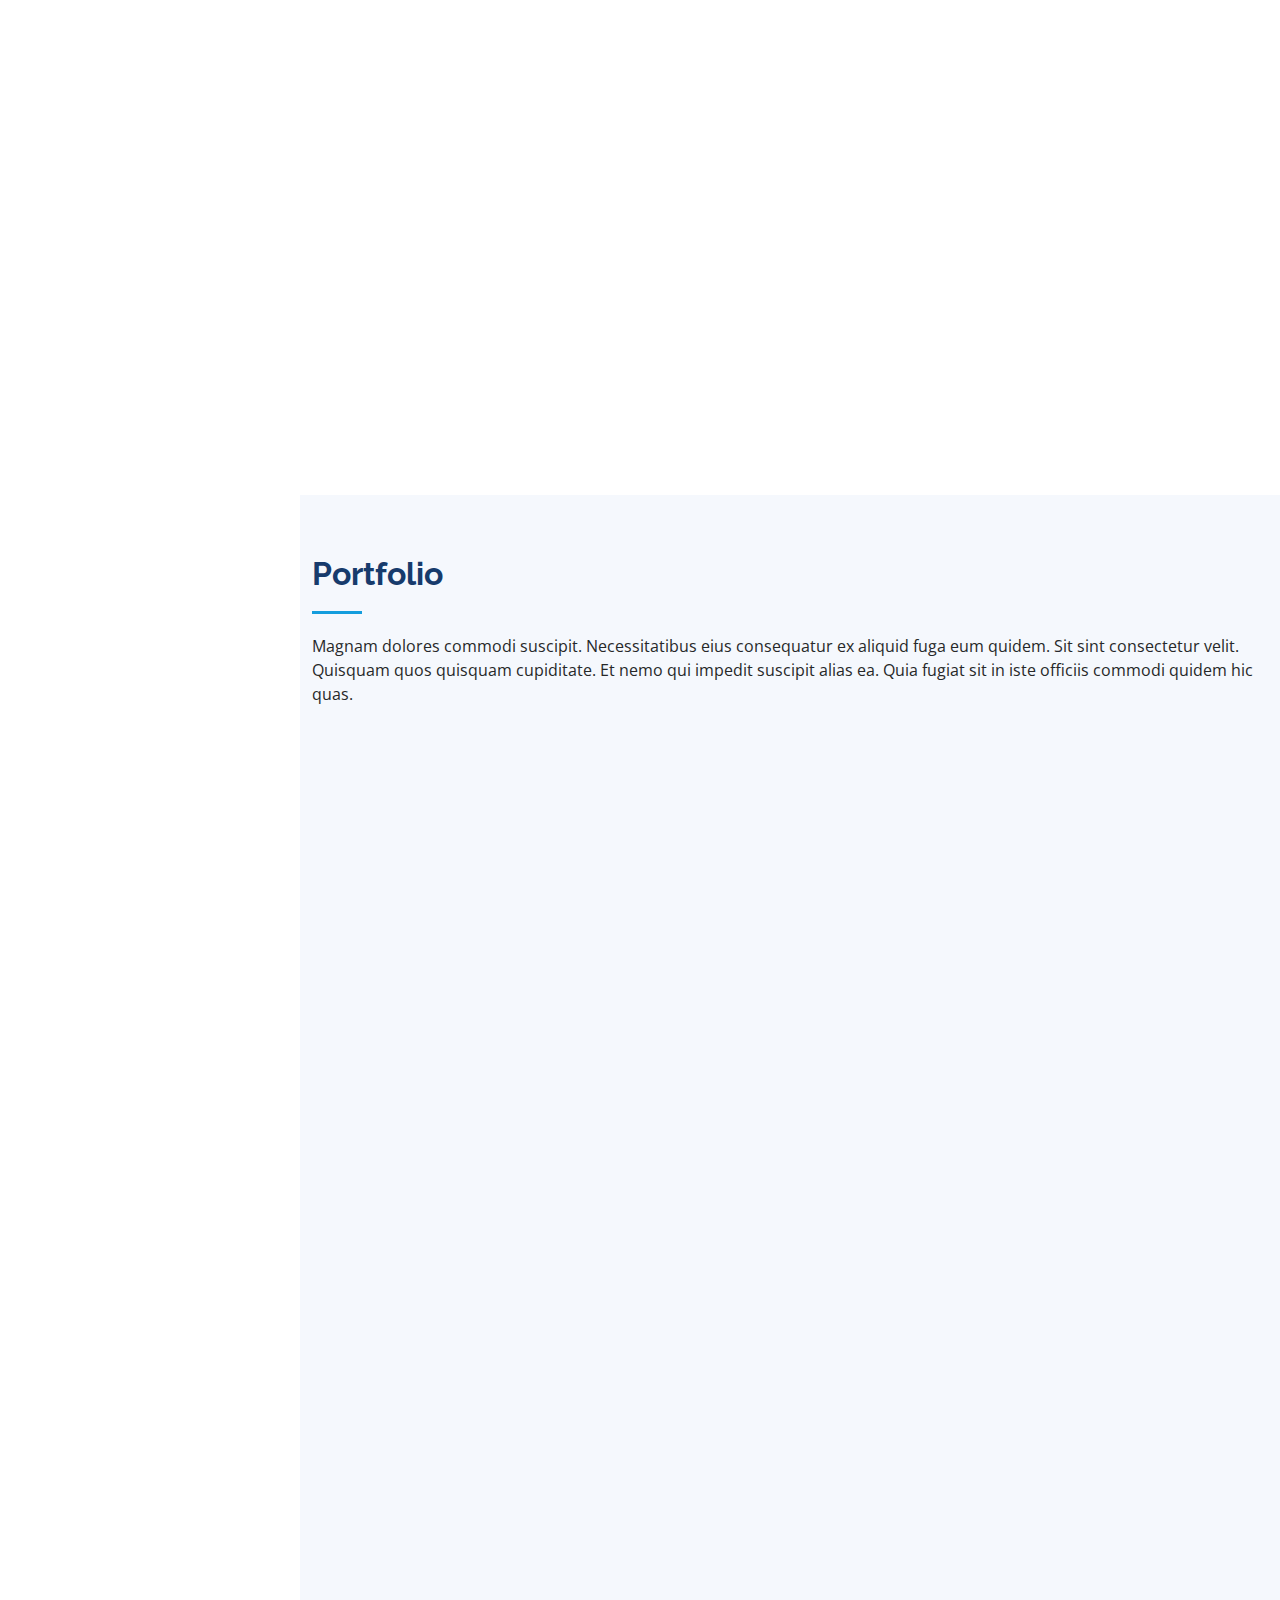
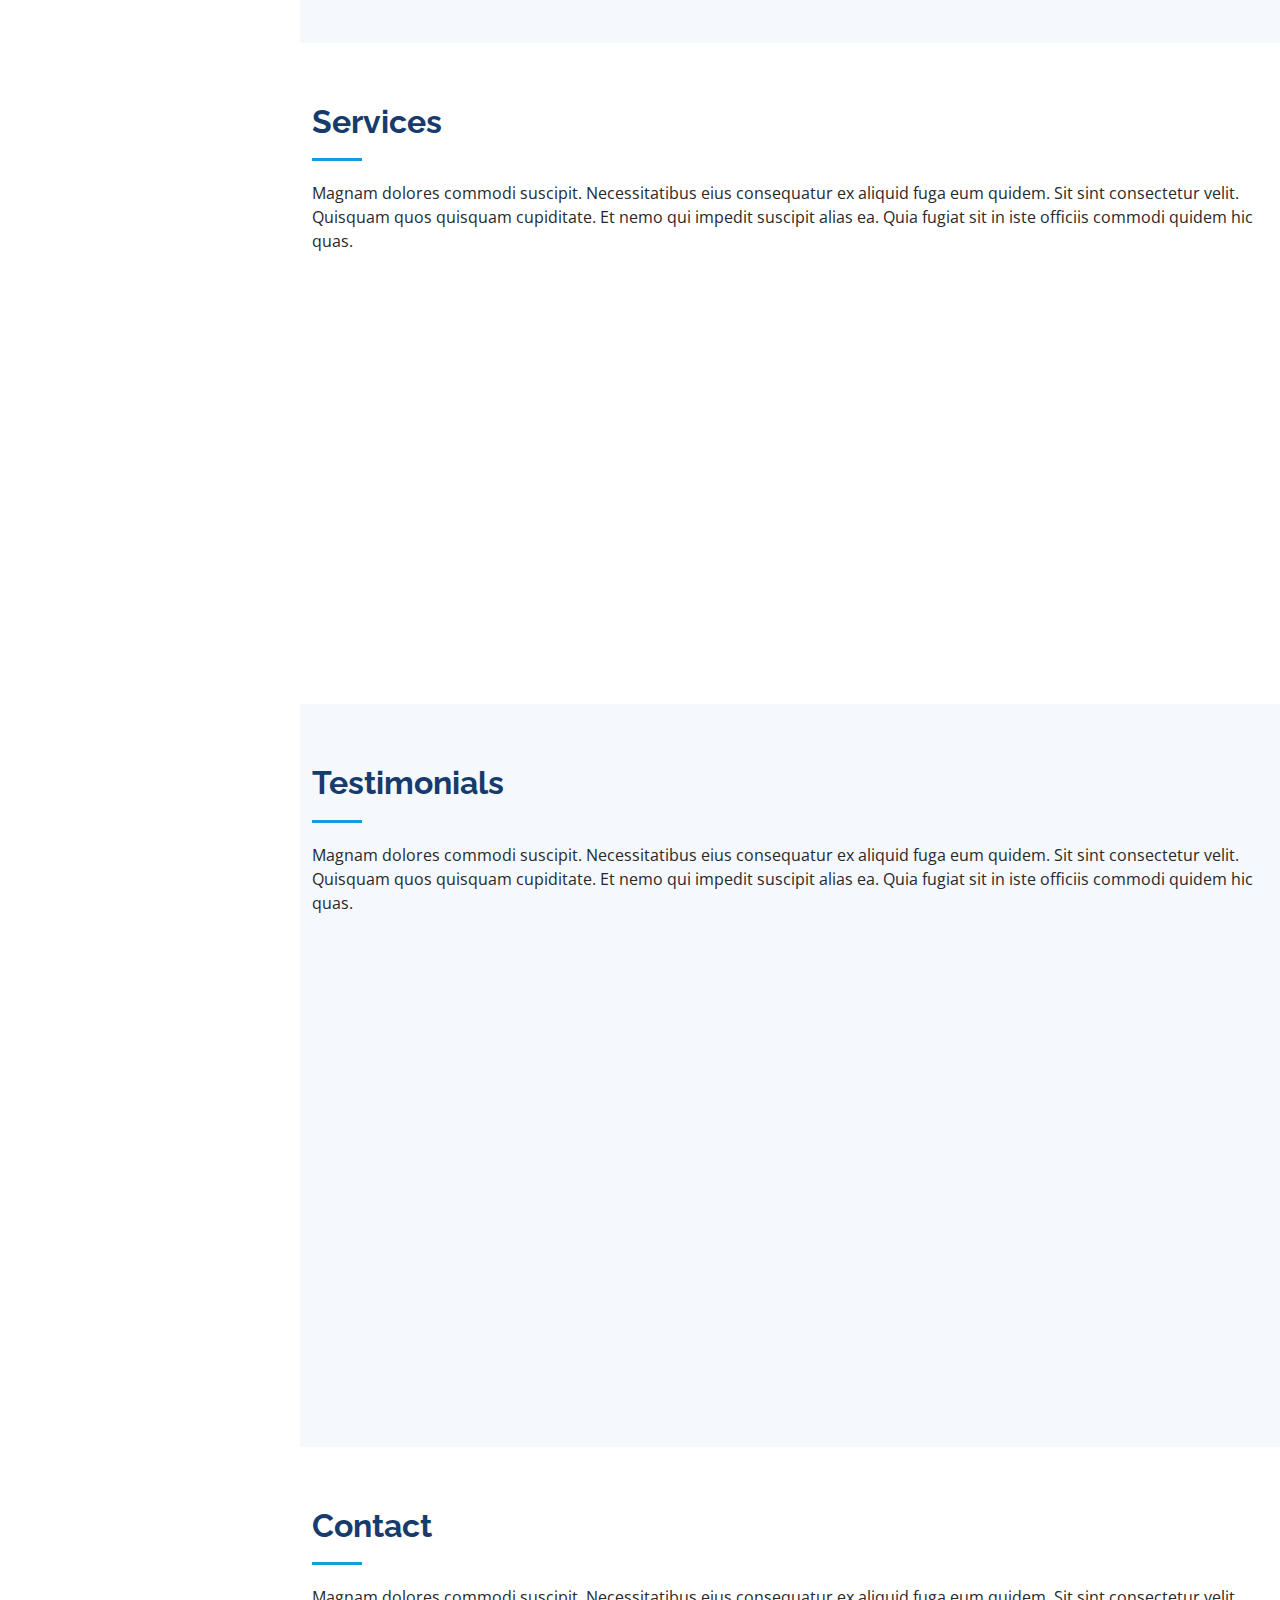
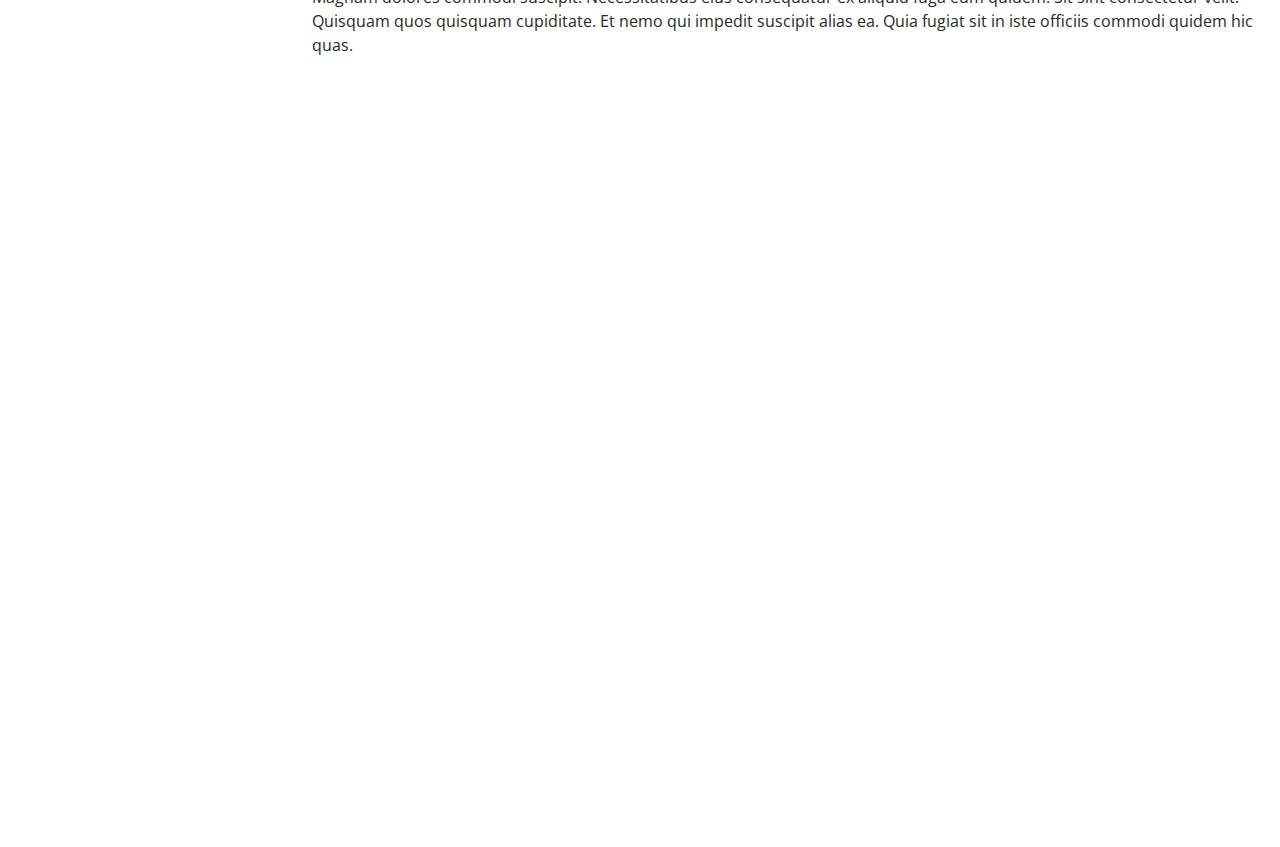
==== commit 9ec29533: "Updated social links" ====
--- a/index.html
+++ b/index.html
@@ -90,29 +90,16 @@
           <h1 class="text-light"><a href="index.html">Jessica Terrill</a></h1>
           <div class="social-links mt-3 text-center">
             <a
-              href="#"
-              class="twitter"
-              ><i class="bx bxl-twitter"></i
+              href="https://www.linkedin.com/in/jessica-terrill-1a2871237/"
+              class="linkedin"
+              target="_blank"
+              ><i class="bx bxl-linkedin"></i
             ></a>
             <a
-              href="#"
-              class="facebook"
-              ><i class="bx bxl-facebook"></i
-            ></a>
-            <a
-              href="#"
-              class="instagram"
-              ><i class="bx bxl-instagram"></i
-            ></a>
-            <a
-              href="#"
-              class="google-plus"
-              ><i class="bx bxl-skype"></i
-            ></a>
-            <a
-              href="#"
-              class="linkedin"
-              ><i class="bx bxl-linkedin"></i
+              href="https://github.com/TerrillJ15"
+              class="github"
+              target="_blank"
+              ><i class="bx bxl-github"></i
             ></a>
           </div>
         </div>
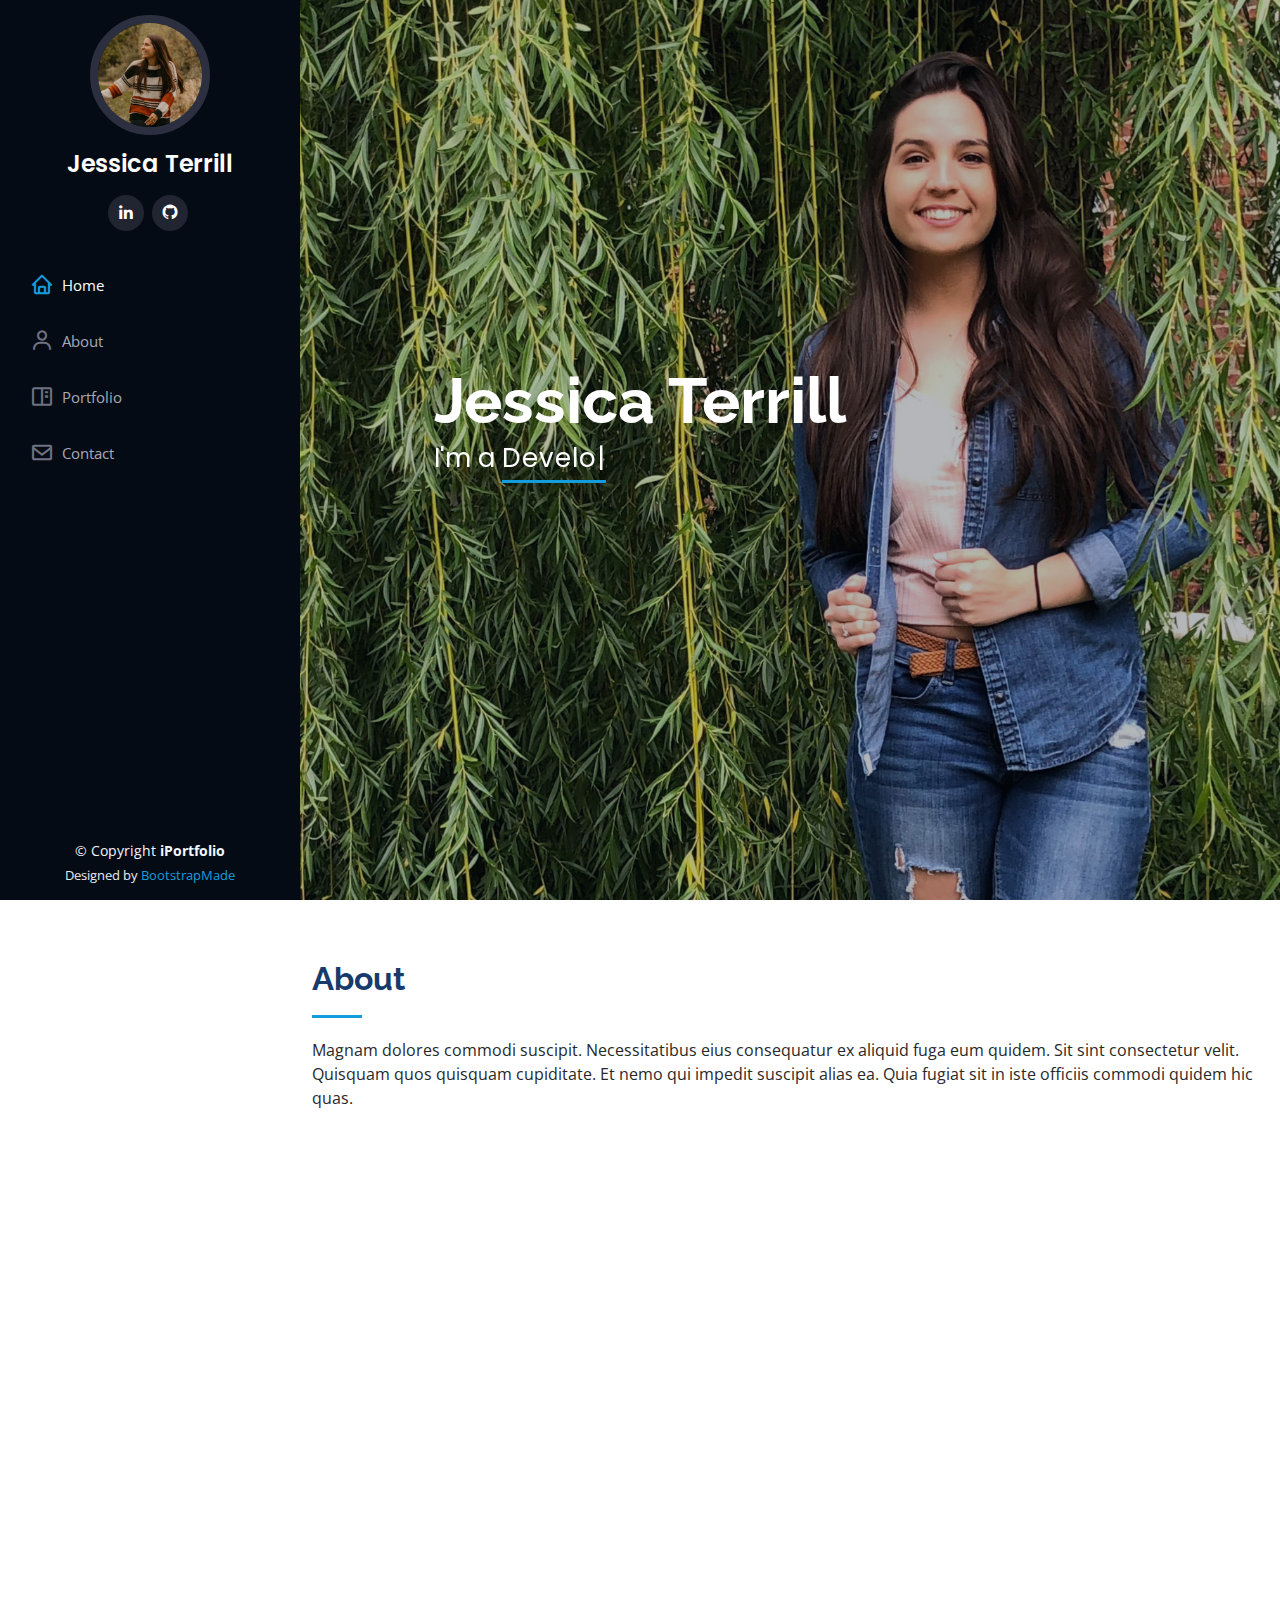
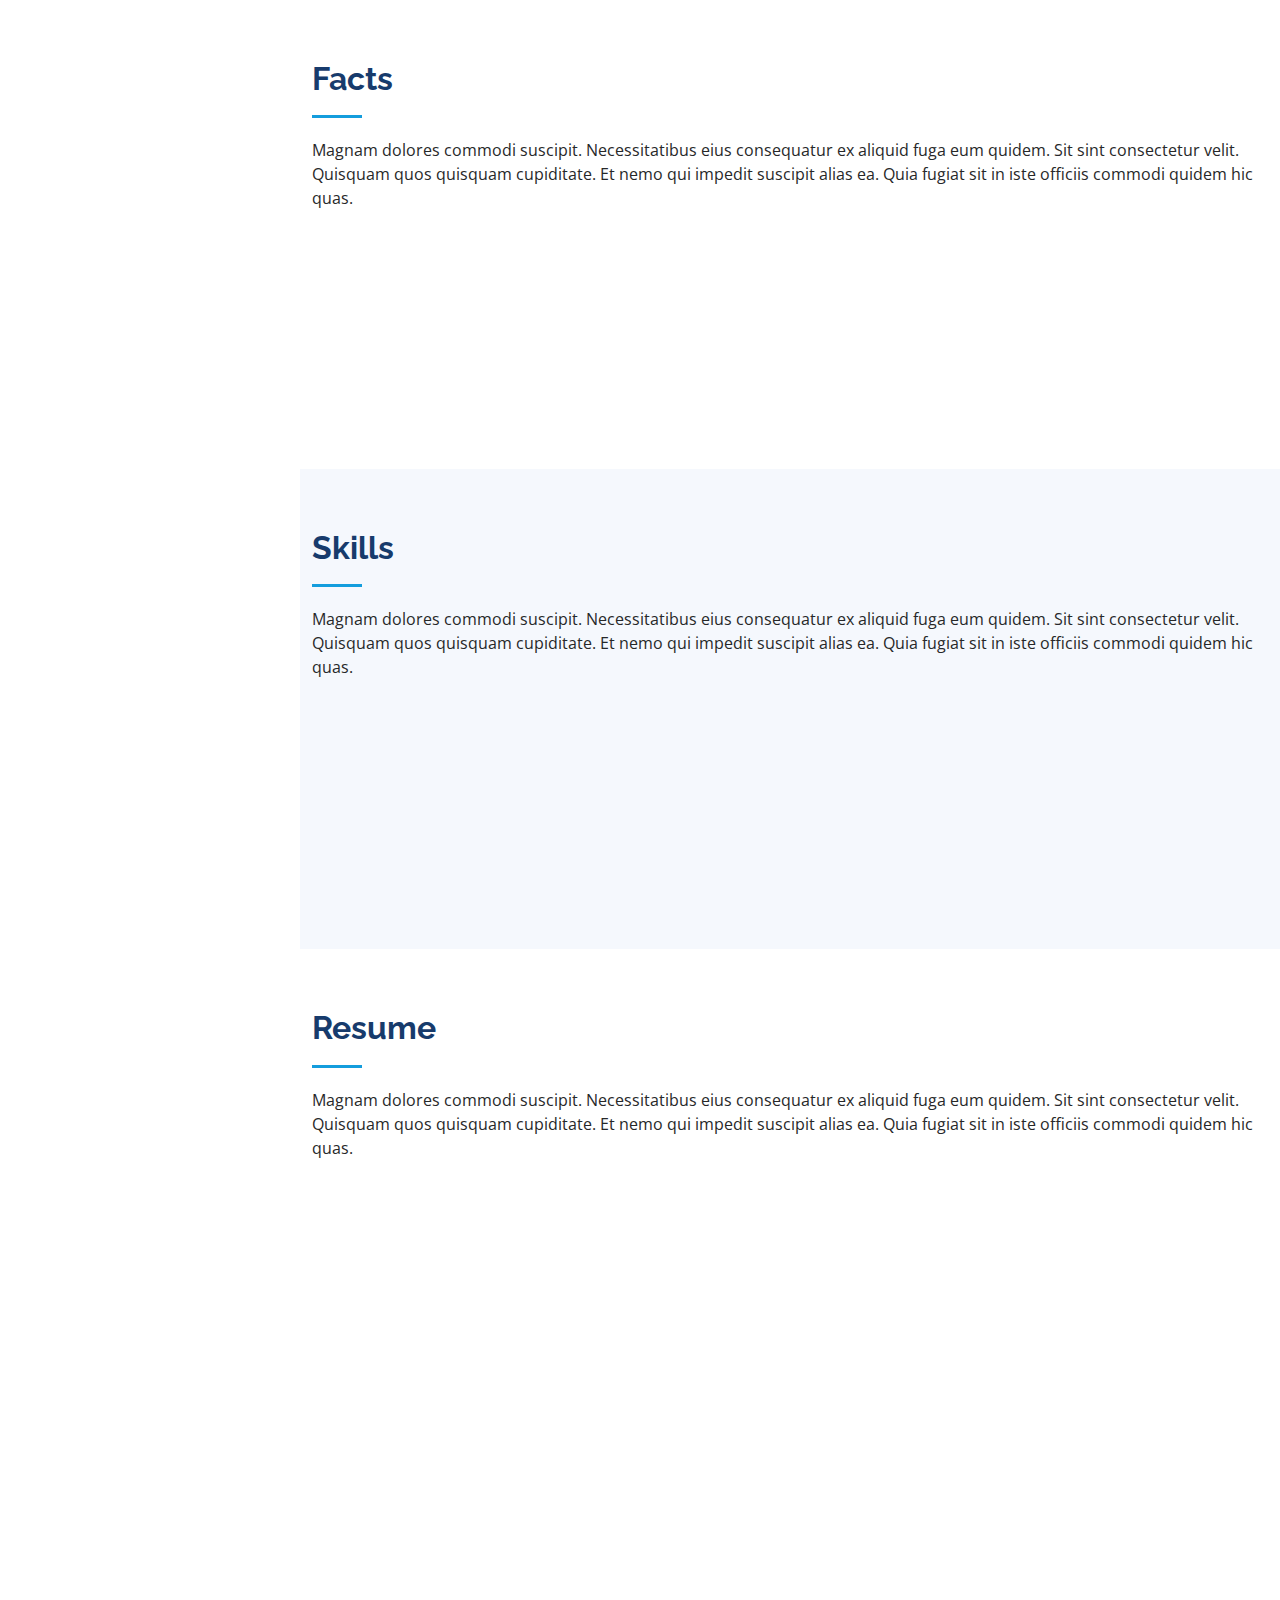
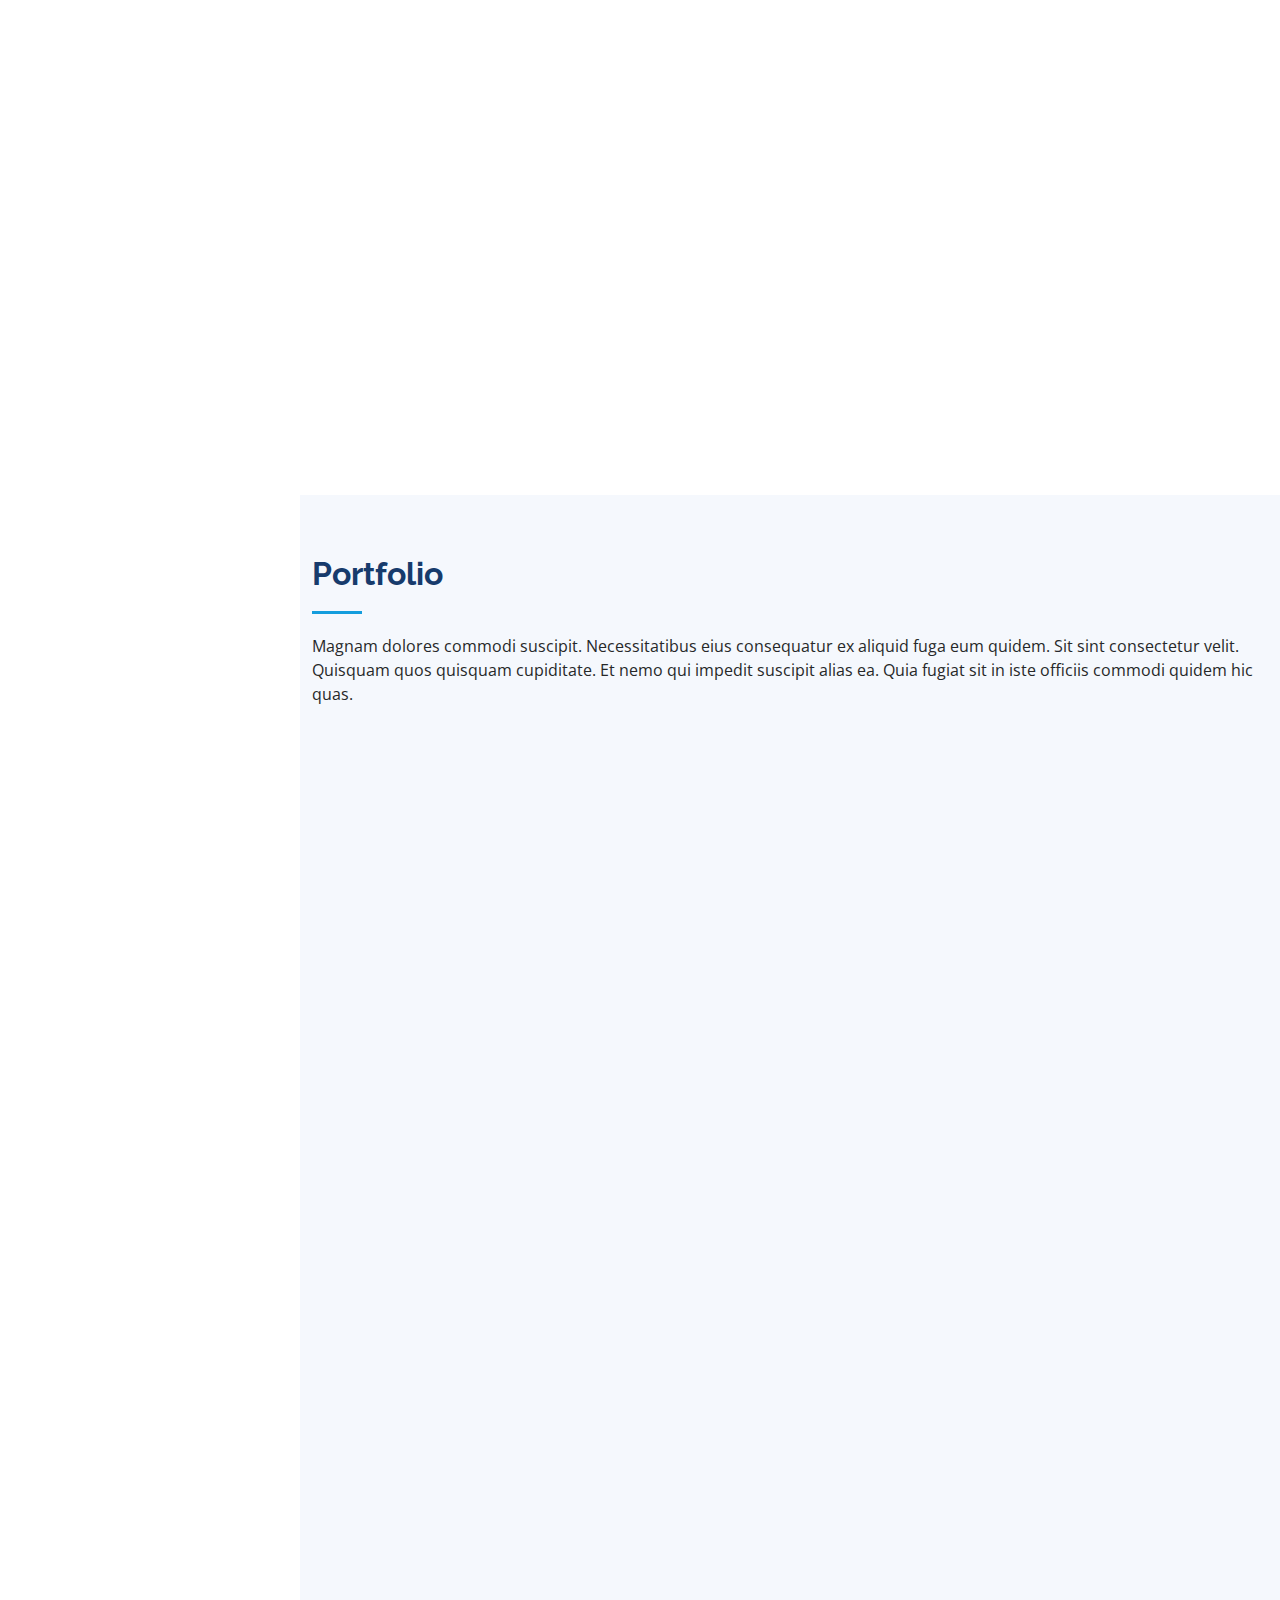
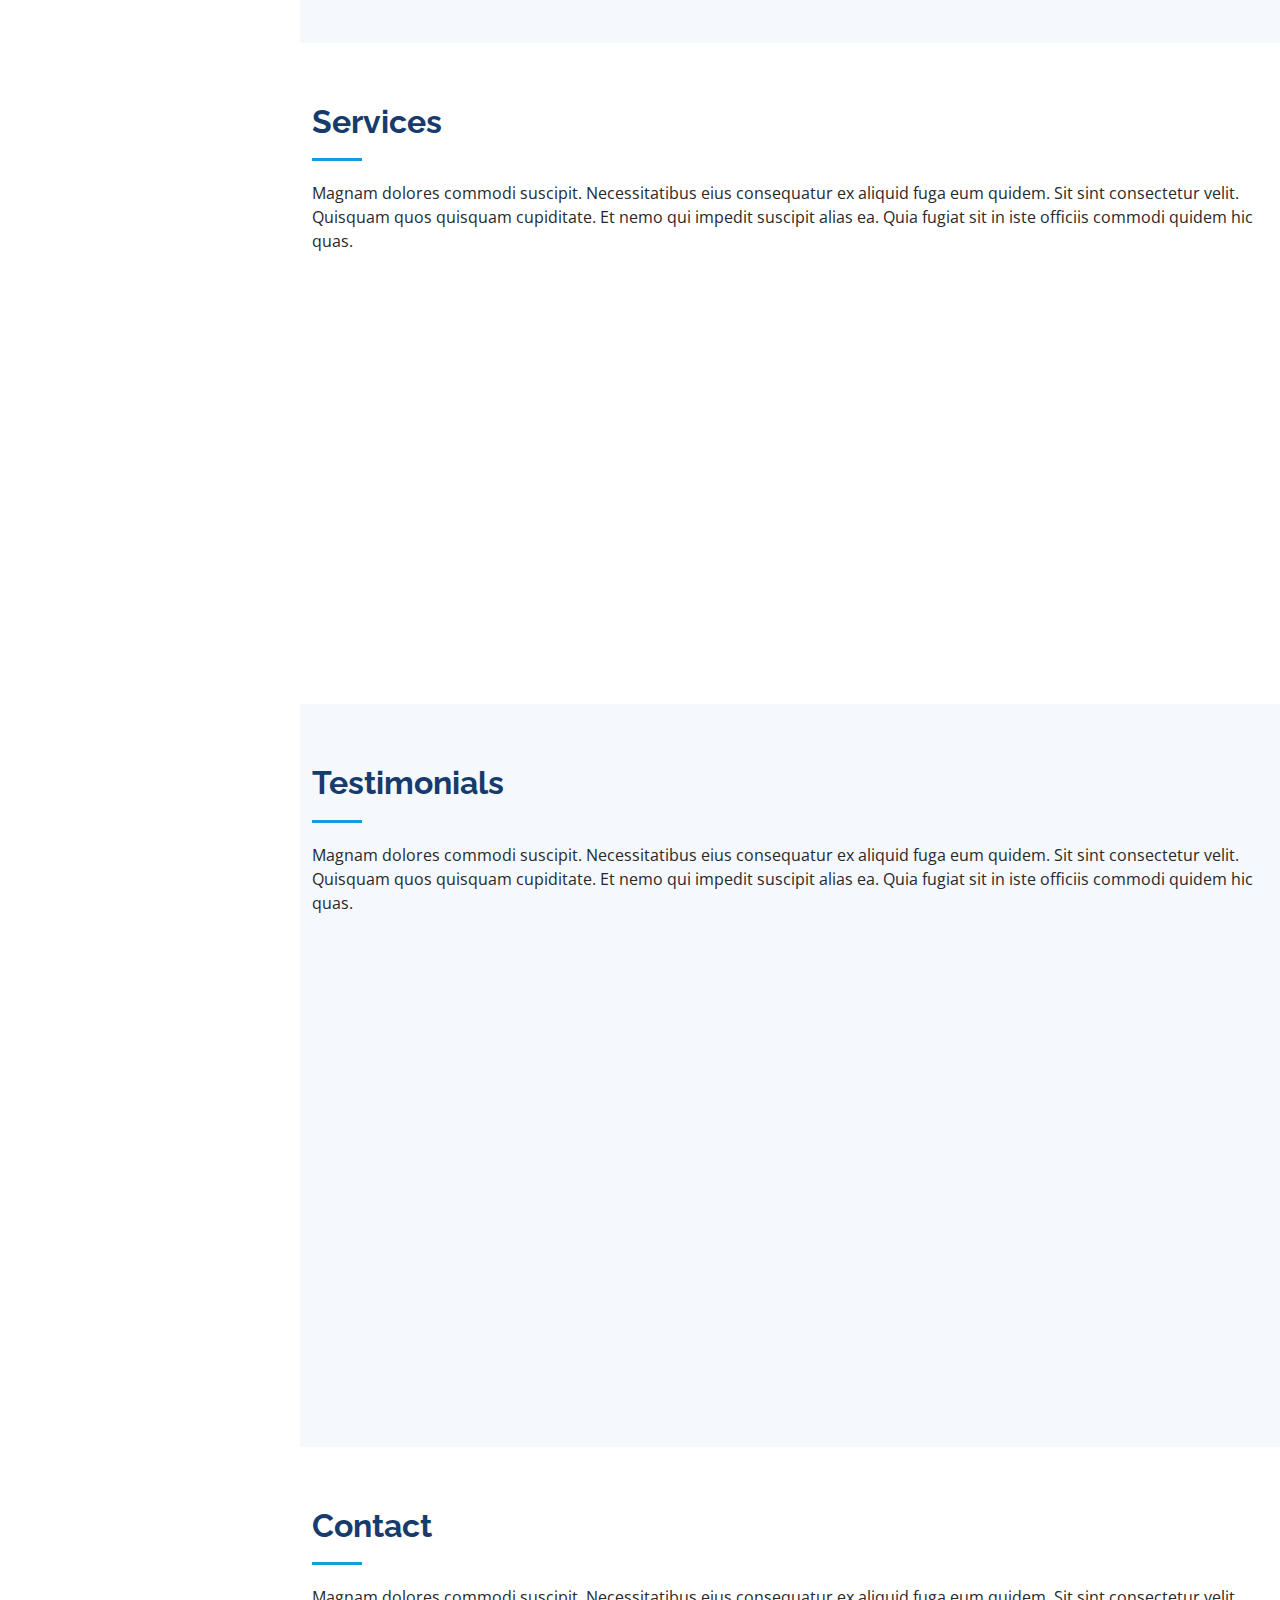
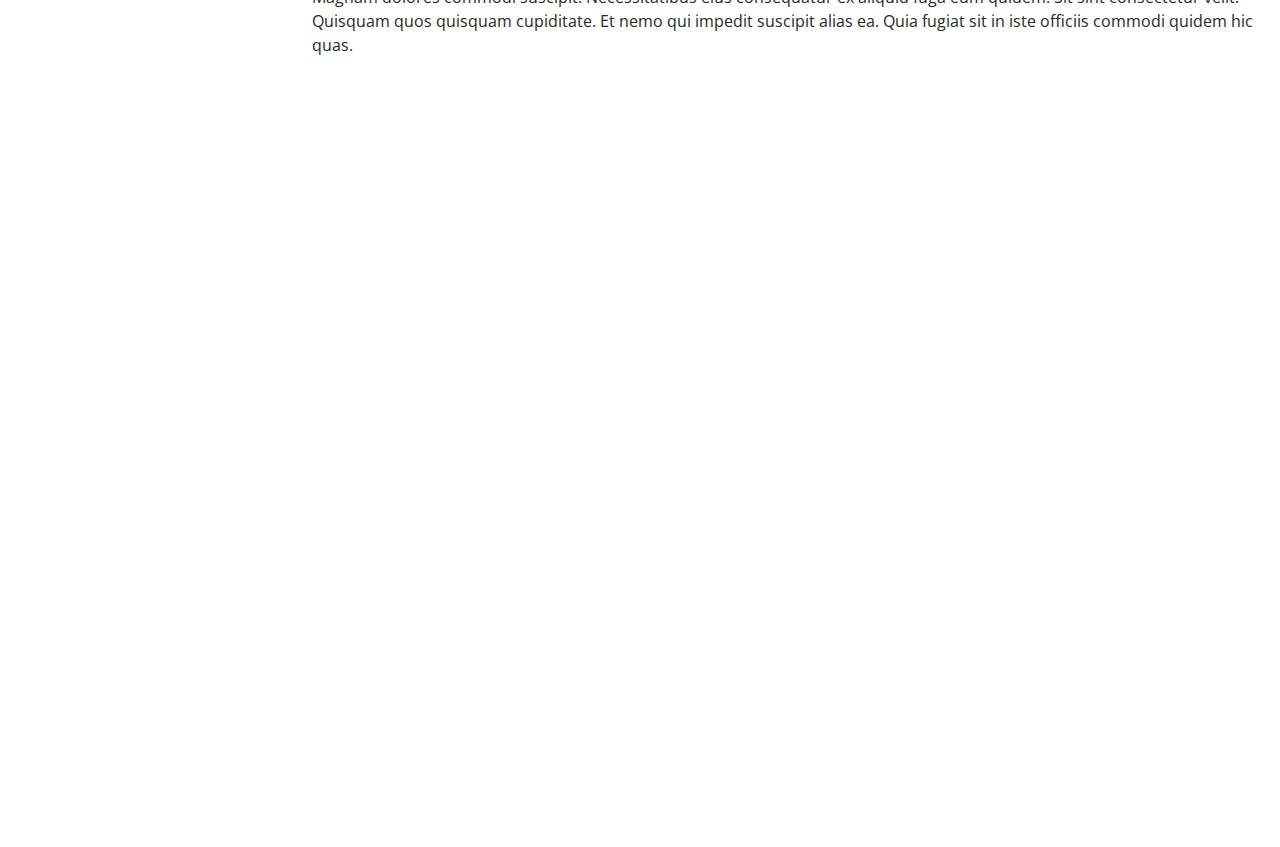
==== commit 3ef54d38: "Removed resume, and services; Updated hero details" ====
--- a/index.html
+++ b/index.html
@@ -125,23 +125,9 @@
             </li>
             <li>
               <a
-                href="#resume"
-                class="nav-link scrollto"
-                ><i class="bx bx-file-blank"></i> <span>Resume</span></a
-              >
-            </li>
-            <li>
-              <a
                 href="#portfolio"
                 class="nav-link scrollto"
                 ><i class="bx bx-book-content"></i> <span>Portfolio</span></a
-              >
-            </li>
-            <li>
-              <a
-                href="#services"
-                class="nav-link scrollto"
-                ><i class="bx bx-server"></i> <span>Services</span></a
               >
             </li>
             <li>
@@ -169,10 +155,10 @@
       >
         <h1>Jessica Terrill</h1>
         <p>
-          I'm
+          I'm a
           <span
             class="typed"
-            data-typed-items="Designer, Developer, Freelancer, Photographer"
+            data-typed-items="Developer, Leader, Gamer, Dog Mom"
           ></span>
         </p>
       </div>
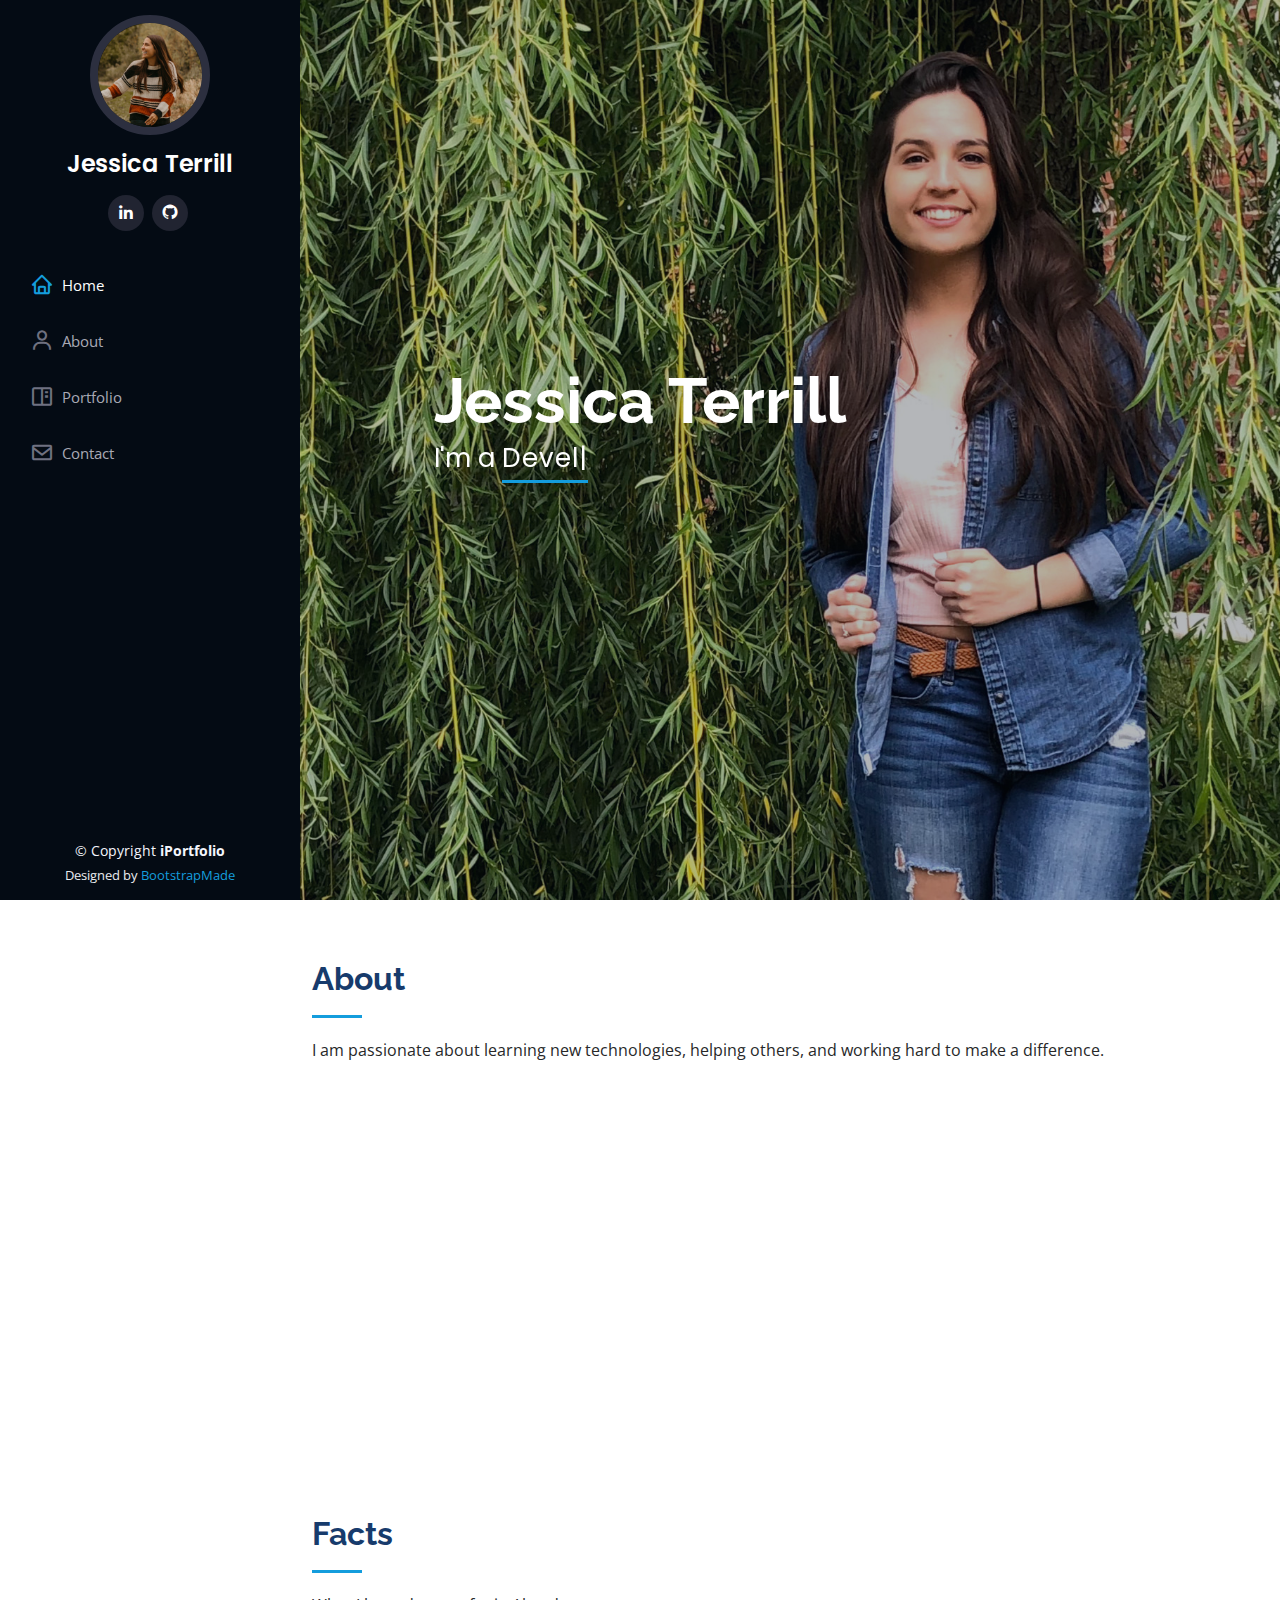
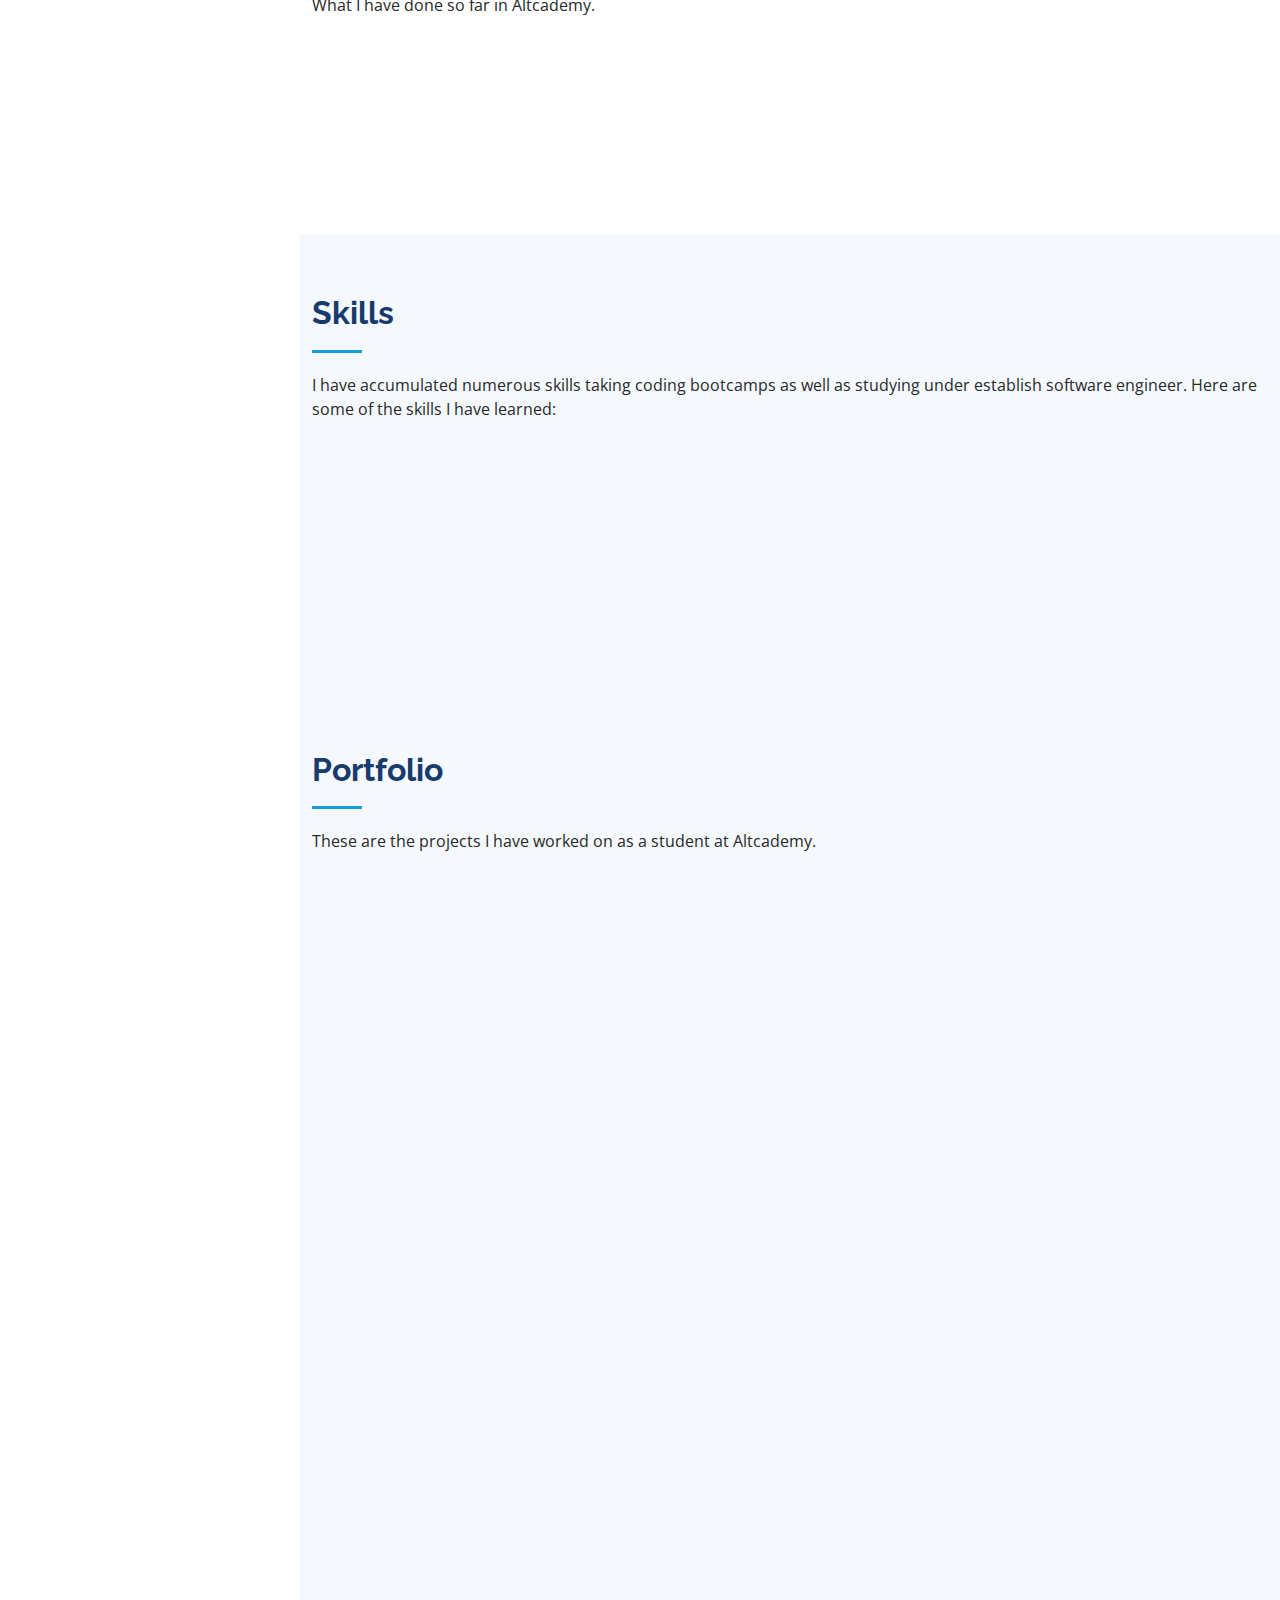
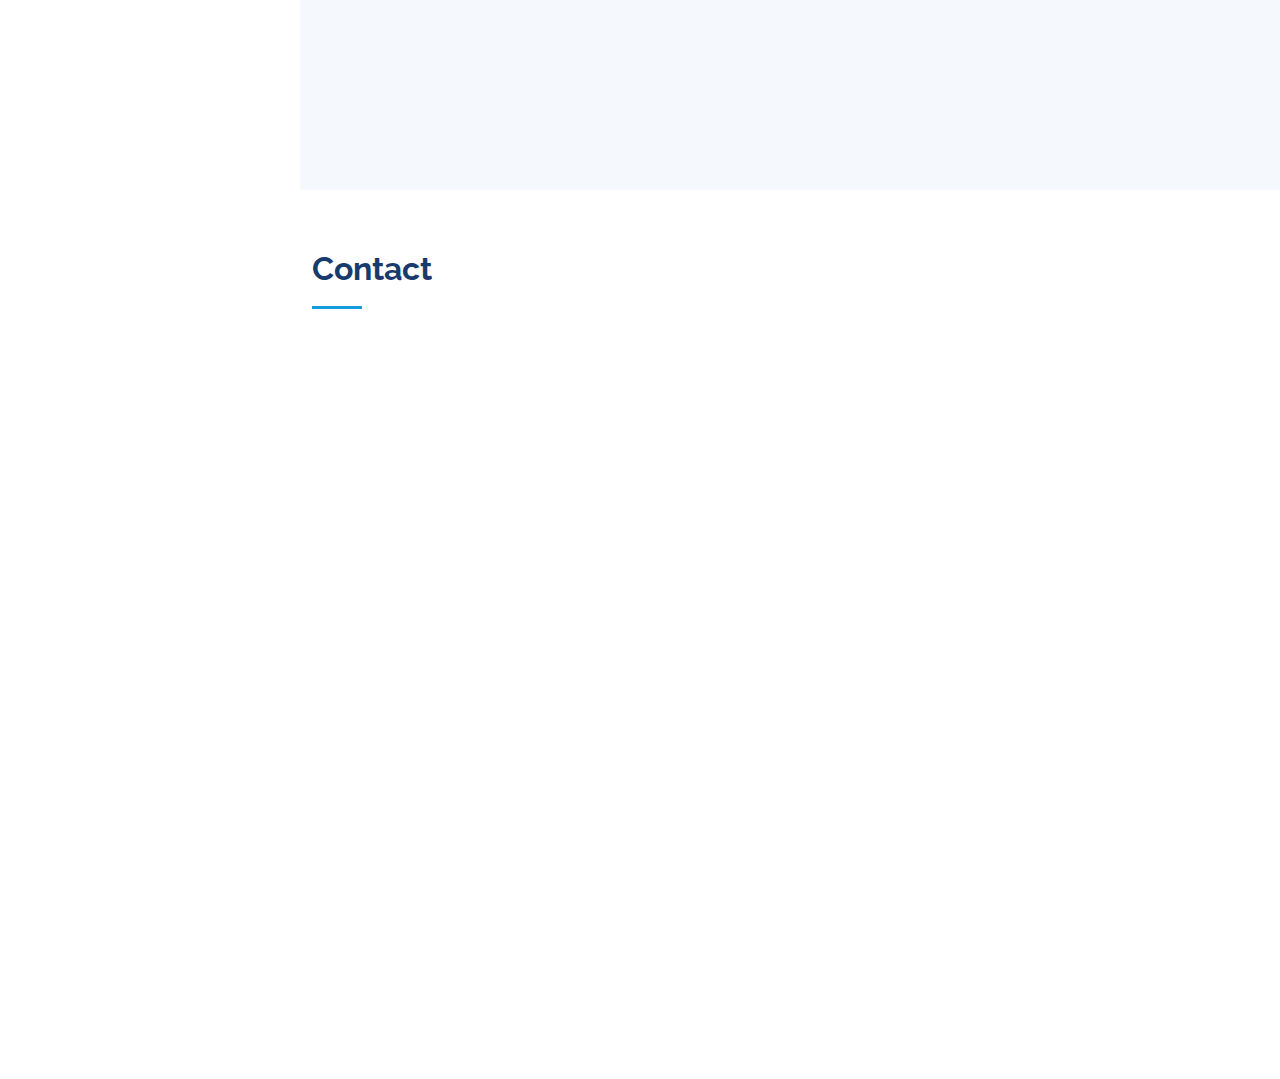
==== commit 1f68979b: "Updated about me, facts, skills, & contact section" ====
--- a/index.html
+++ b/index.html
@@ -175,10 +175,8 @@
           <div class="section-title">
             <h2>About</h2>
             <p>
-              Magnam dolores commodi suscipit. Necessitatibus eius consequatur
-              ex aliquid fuga eum quidem. Sit sint consectetur velit. Quisquam
-              quos quisquam cupiditate. Et nemo qui impedit suscipit alias ea.
-              Quia fugiat sit in iste officiis commodi quidem hic quas.
+              I am passionate about learning new technologies, helping others,
+              and working hard to make a difference.
             </p>
           </div>
 
@@ -197,63 +195,31 @@
               class="col-lg-8 pt-4 pt-lg-0 content"
               data-aos="fade-left"
             >
-              <h3>UI/UX Designer &amp; Web Developer.</h3>
+              <h3>Full Stack Software Engineer</h3>
               <p class="fst-italic">
-                Lorem ipsum dolor sit amet, consectetur adipiscing elit, sed do
-                eiusmod tempor incididunt ut labore et dolore magna aliqua.
+                I can work on both the frontend as well as the back end of
+                websites and applications to create software, applications, and
+                web service.
               </p>
               <div class="row">
                 <div class="col-lg-6">
                   <ul>
                     <li>
                       <i class="bi bi-chevron-right"></i>
-                      <strong>Birthday:</strong> <span>1 May 1995</span>
-                    </li>
-                    <li>
-                      <i class="bi bi-chevron-right"></i>
                       <strong>Website:</strong> <span>www.example.com</span>
                     </li>
                     <li>
                       <i class="bi bi-chevron-right"></i>
-                      <strong>Phone:</strong> <span>+123 456 7890</span>
-                    </li>
-                    <li>
-                      <i class="bi bi-chevron-right"></i>
-                      <strong>City:</strong> <span>New York, USA</span>
-                    </li>
-                  </ul>
-                </div>
-                <div class="col-lg-6">
-                  <ul>
-                    <li>
-                      <i class="bi bi-chevron-right"></i> <strong>Age:</strong>
-                      <span>30</span>
-                    </li>
-                    <li>
-                      <i class="bi bi-chevron-right"></i>
-                      <strong>Degree:</strong> <span>Master</span>
+                      <strong>Degree:</strong> <span>Bachelor of Arts</span>
                     </li>
                     <li>
                       <i class="bi bi-chevron-right"></i>
                       <strong>PhEmailone:</strong>
-                      <span>email@example.com</span>
-                    </li>
-                    <li>
-                      <i class="bi bi-chevron-right"></i>
-                      <strong>Freelance:</strong> <span>Available</span>
+                      <span>jessicalookenott15@gmail.com</span>
                     </li>
                   </ul>
                 </div>
               </div>
-              <p>
-                Officiis eligendi itaque labore et dolorum mollitia officiis
-                optio vero. Quisquam sunt adipisci omnis et ut. Nulla
-                accusantium dolor incidunt officia tempore. Et eius omnis.
-                Cupiditate ut dicta maxime officiis quidem quia. Sed et
-                consectetur qui quia repellendus itaque neque. Aliquid amet
-                quidem ut quaerat cupiditate. Ab et eum qui repellendus omnis
-                culpa magni laudantium dolores.
-              </p>
             </div>
           </div>
         </div>
@@ -268,12 +234,7 @@
         <div class="container">
           <div class="section-title">
             <h2>Facts</h2>
-            <p>
-              Magnam dolores commodi suscipit. Necessitatibus eius consequatur
-              ex aliquid fuga eum quidem. Sit sint consectetur velit. Quisquam
-              quos quisquam cupiditate. Et nemo qui impedit suscipit alias ea.
-              Quia fugiat sit in iste officiis commodi quidem hic quas.
-            </p>
+            <p>What I have done so far in Altcademy.</p>
           </div>
 
           <div class="row no-gutters">
@@ -282,14 +243,14 @@
               data-aos="fade-up"
             >
               <div class="count-box">
-                <i class="bi bi-emoji-smile"></i>
+                <i class="bi bi-book-fill"></i>
                 <span
                   data-purecounter-start="0"
-                  data-purecounter-end="232"
+                  data-purecounter-end="9"
                   data-purecounter-duration="1"
                   class="purecounter"
                 ></span>
-                <p><strong>Happy Clients</strong> consequuntur quae</p>
+                <p><strong>Courses to Learned</strong></p>
               </div>
             </div>
 
@@ -302,11 +263,11 @@
                 <i class="bi bi-journal-richtext"></i>
                 <span
                   data-purecounter-start="0"
-                  data-purecounter-end="521"
+                  data-purecounter-end="3"
                   data-purecounter-duration="1"
                   class="purecounter"
                 ></span>
-                <p><strong>Projects</strong> adipisci atque cum quia aut</p>
+                <p><strong>Projects</strong></p>
               </div>
             </div>
 
@@ -316,14 +277,14 @@
               data-aos-delay="200"
             >
               <div class="count-box">
-                <i class="bi bi-headset"></i>
+                <i class="bi bi-hourglass-split"></i>
                 <span
                   data-purecounter-start="0"
                   data-purecounter-end="1453"
                   data-purecounter-duration="1"
                   class="purecounter"
                 ></span>
-                <p><strong>Hours Of Support</strong> aut commodi quaerat</p>
+                <p><strong>Hours Spent Learning</strong></p>
               </div>
             </div>
 
@@ -333,14 +294,14 @@
               data-aos-delay="300"
             >
               <div class="count-box">
-                <i class="bi bi-people"></i>
+                <i class="bi bi-person-fill"></i>
                 <span
                   data-purecounter-start="0"
-                  data-purecounter-end="32"
+                  data-purecounter-end="1"
                   data-purecounter-duration="1"
                   class="purecounter"
                 ></span>
-                <p><strong>Hard Workers</strong> rerum asperiores dolor</p>
+                <p><strong>Hard Worker</strong></p>
               </div>
             </div>
           </div>
@@ -357,10 +318,9 @@
           <div class="section-title">
             <h2>Skills</h2>
             <p>
-              Magnam dolores commodi suscipit. Necessitatibus eius consequatur
-              ex aliquid fuga eum quidem. Sit sint consectetur velit. Quisquam
-              quos quisquam cupiditate. Et nemo qui impedit suscipit alias ea.
-              Quia fugiat sit in iste officiis commodi quidem hic quas.
+              I have accumulated numerous skills taking coding bootcamps as well
+              as studying under establish software engineer. Here are some of
+              the skills I have learned:
             </p>
           </div>
 
@@ -441,7 +401,7 @@
               </div>
 
               <div class="progress">
-                <span class="skill">Photoshop <i class="val">55%</i></span>
+                <span class="skill">Gimp/Photoshop <i class="val">55%</i></span>
                 <div class="progress-bar-wrap">
                   <div
                     class="progress-bar"
@@ -457,126 +417,6 @@
         </div>
       </section>
       <!-- End Skills Section -->
-
-      <!-- ======= Resume Section ======= -->
-      <section
-        id="resume"
-        class="resume"
-      >
-        <div class="container">
-          <div class="section-title">
-            <h2>Resume</h2>
-            <p>
-              Magnam dolores commodi suscipit. Necessitatibus eius consequatur
-              ex aliquid fuga eum quidem. Sit sint consectetur velit. Quisquam
-              quos quisquam cupiditate. Et nemo qui impedit suscipit alias ea.
-              Quia fugiat sit in iste officiis commodi quidem hic quas.
-            </p>
-          </div>
-
-          <div class="row">
-            <div
-              class="col-lg-6"
-              data-aos="fade-up"
-            >
-              <h3 class="resume-title">Sumary</h3>
-              <div class="resume-item pb-0">
-                <h4>Jessica Terrill</h4>
-                <p>
-                  <em
-                    >Innovative and deadline-driven Graphic Designer with 3+
-                    years of experience designing and developing user-centered
-                    digital/print marketing material from initial concept to
-                    final, polished deliverable.</em
-                  >
-                </p>
-                <ul>
-                  <li>Portland par 127,Orlando, FL</li>
-                  <li>(123) 456-7891</li>
-                  <li>alice.barkley@example.com</li>
-                </ul>
-              </div>
-
-              <h3 class="resume-title">Education</h3>
-              <div class="resume-item">
-                <h4>Master of Fine Arts &amp; Graphic Design</h4>
-                <h5>2015 - 2016</h5>
-                <p><em>Rochester Institute of Technology, Rochester, NY</em></p>
-                <p>
-                  Qui deserunt veniam. Et sed aliquam labore tempore sed
-                  quisquam iusto autem sit. Ea vero voluptatum qui ut
-                  dignissimos deleniti nerada porti sand markend
-                </p>
-              </div>
-              <div class="resume-item">
-                <h4>Bachelor of Fine Arts &amp; Graphic Design</h4>
-                <h5>2010 - 2014</h5>
-                <p><em>Rochester Institute of Technology, Rochester, NY</em></p>
-                <p>
-                  Quia nobis sequi est occaecati aut. Repudiandae et iusto quae
-                  reiciendis et quis Eius vel ratione eius unde vitae rerum
-                  voluptates asperiores voluptatem Earum molestiae consequatur
-                  neque etlon sader mart dila
-                </p>
-              </div>
-            </div>
-            <div
-              class="col-lg-6"
-              data-aos="fade-up"
-              data-aos-delay="100"
-            >
-              <h3 class="resume-title">Professional Experience</h3>
-              <div class="resume-item">
-                <h4>Senior graphic design specialist</h4>
-                <h5>2019 - Present</h5>
-                <p><em>Experion, New York, NY </em></p>
-                <ul>
-                  <li>
-                    Lead in the design, development, and implementation of the
-                    graphic, layout, and production communication materials
-                  </li>
-                  <li>
-                    Delegate tasks to the 7 members of the design team and
-                    provide counsel on all aspects of the project.
-                  </li>
-                  <li>
-                    Supervise the assessment of all graphic materials in order
-                    to ensure quality and accuracy of the design
-                  </li>
-                  <li>
-                    Oversee the efficient use of production project budgets
-                    ranging from $2,000 - $25,000
-                  </li>
-                </ul>
-              </div>
-              <div class="resume-item">
-                <h4>Graphic design specialist</h4>
-                <h5>2017 - 2018</h5>
-                <p><em>Stepping Stone Advertising, New York, NY</em></p>
-                <ul>
-                  <li>
-                    Developed numerous marketing programs (logos,
-                    brochures,infographics, presentations, and advertisements).
-                  </li>
-                  <li>
-                    Managed up to 5 projects or tasks at a given time while
-                    under pressure
-                  </li>
-                  <li>
-                    Recommended and consulted with clients on the most
-                    appropriate graphic design
-                  </li>
-                  <li>
-                    Created 4+ design presentations and proposals a month for
-                    clients and account managers
-                  </li>
-                </ul>
-              </div>
-            </div>
-          </div>
-        </div>
-      </section>
-      <!-- End Resume Section -->
 
       <!-- ======= Portfolio Section ======= -->
       <section
@@ -587,10 +427,7 @@
           <div class="section-title">
             <h2>Portfolio</h2>
             <p>
-              Magnam dolores commodi suscipit. Necessitatibus eius consequatur
-              ex aliquid fuga eum quidem. Sit sint consectetur velit. Quisquam
-              quos quisquam cupiditate. Et nemo qui impedit suscipit alias ea.
-              Quia fugiat sit in iste officiis commodi quidem hic quas.
+              These are the projects I have worked on as a student at Altcademy.
             </p>
           </div>
 
@@ -838,250 +675,6 @@
       </section>
       <!-- End Portfolio Section -->
 
-      <!-- ======= Services Section ======= -->
-      <section
-        id="services"
-        class="services"
-      >
-        <div class="container">
-          <div class="section-title">
-            <h2>Services</h2>
-            <p>
-              Magnam dolores commodi suscipit. Necessitatibus eius consequatur
-              ex aliquid fuga eum quidem. Sit sint consectetur velit. Quisquam
-              quos quisquam cupiditate. Et nemo qui impedit suscipit alias ea.
-              Quia fugiat sit in iste officiis commodi quidem hic quas.
-            </p>
-          </div>
-
-          <div class="row">
-            <div
-              class="col-lg-4 col-md-6 icon-box"
-              data-aos="fade-up"
-            >
-              <div class="icon"><i class="bi bi-briefcase"></i></div>
-              <h4 class="title"><a href="">Lorem Ipsum</a></h4>
-              <p class="description">
-                Voluptatum deleniti atque corrupti quos dolores et quas
-                molestias excepturi sint occaecati cupiditate non provident
-              </p>
-            </div>
-            <div
-              class="col-lg-4 col-md-6 icon-box"
-              data-aos="fade-up"
-              data-aos-delay="100"
-            >
-              <div class="icon"><i class="bi bi-card-checklist"></i></div>
-              <h4 class="title"><a href="">Dolor Sitema</a></h4>
-              <p class="description">
-                Minim veniam, quis nostrud exercitation ullamco laboris nisi ut
-                aliquip ex ea commodo consequat tarad limino ata
-              </p>
-            </div>
-            <div
-              class="col-lg-4 col-md-6 icon-box"
-              data-aos="fade-up"
-              data-aos-delay="200"
-            >
-              <div class="icon"><i class="bi bi-bar-chart"></i></div>
-              <h4 class="title"><a href="">Sed ut perspiciatis</a></h4>
-              <p class="description">
-                Duis aute irure dolor in reprehenderit in voluptate velit esse
-                cillum dolore eu fugiat nulla pariatur
-              </p>
-            </div>
-            <div
-              class="col-lg-4 col-md-6 icon-box"
-              data-aos="fade-up"
-              data-aos-delay="300"
-            >
-              <div class="icon"><i class="bi bi-binoculars"></i></div>
-              <h4 class="title"><a href="">Magni Dolores</a></h4>
-              <p class="description">
-                Excepteur sint occaecat cupidatat non proident, sunt in culpa
-                qui officia deserunt mollit anim id est laborum
-              </p>
-            </div>
-            <div
-              class="col-lg-4 col-md-6 icon-box"
-              data-aos="fade-up"
-              data-aos-delay="400"
-            >
-              <div class="icon"><i class="bi bi-brightness-high"></i></div>
-              <h4 class="title"><a href="">Nemo Enim</a></h4>
-              <p class="description">
-                At vero eos et accusamus et iusto odio dignissimos ducimus qui
-                blanditiis praesentium voluptatum deleniti atque
-              </p>
-            </div>
-            <div
-              class="col-lg-4 col-md-6 icon-box"
-              data-aos="fade-up"
-              data-aos-delay="500"
-            >
-              <div class="icon"><i class="bi bi-calendar4-week"></i></div>
-              <h4 class="title"><a href="">Eiusmod Tempor</a></h4>
-              <p class="description">
-                Et harum quidem rerum facilis est et expedita distinctio. Nam
-                libero tempore, cum soluta nobis est eligendi
-              </p>
-            </div>
-          </div>
-        </div>
-      </section>
-      <!-- End Services Section -->
-
-      <!-- ======= Testimonials Section ======= -->
-      <section
-        id="testimonials"
-        class="testimonials section-bg"
-      >
-        <div class="container">
-          <div class="section-title">
-            <h2>Testimonials</h2>
-            <p>
-              Magnam dolores commodi suscipit. Necessitatibus eius consequatur
-              ex aliquid fuga eum quidem. Sit sint consectetur velit. Quisquam
-              quos quisquam cupiditate. Et nemo qui impedit suscipit alias ea.
-              Quia fugiat sit in iste officiis commodi quidem hic quas.
-            </p>
-          </div>
-
-          <div
-            class="testimonials-slider swiper"
-            data-aos="fade-up"
-            data-aos-delay="100"
-          >
-            <div class="swiper-wrapper">
-              <div class="swiper-slide">
-                <div
-                  class="testimonial-item"
-                  data-aos="fade-up"
-                >
-                  <p>
-                    <i class="bx bxs-quote-alt-left quote-icon-left"></i>
-                    Proin iaculis purus consequat sem cure digni ssim donec
-                    porttitora entum suscipit rhoncus. Accusantium quam,
-                    ultricies eget id, aliquam eget nibh et. Maecen aliquam,
-                    risus at semper.
-                    <i class="bx bxs-quote-alt-right quote-icon-right"></i>
-                  </p>
-                  <img
-                    src="assets/img/testimonials/testimonials-1.jpg"
-                    class="testimonial-img"
-                    alt=""
-                  />
-                  <h3>Saul Goodman</h3>
-                  <h4>Ceo &amp; Founder</h4>
-                </div>
-              </div>
-              <!-- End testimonial item -->
-
-              <div class="swiper-slide">
-                <div
-                  class="testimonial-item"
-                  data-aos="fade-up"
-                  data-aos-delay="100"
-                >
-                  <p>
-                    <i class="bx bxs-quote-alt-left quote-icon-left"></i>
-                    Export tempor illum tamen malis malis eram quae irure esse
-                    labore quem cillum quid cillum eram malis quorum velit fore
-                    eram velit sunt aliqua noster fugiat irure amet legam anim
-                    culpa.
-                    <i class="bx bxs-quote-alt-right quote-icon-right"></i>
-                  </p>
-                  <img
-                    src="assets/img/testimonials/testimonials-2.jpg"
-                    class="testimonial-img"
-                    alt=""
-                  />
-                  <h3>Sara Wilsson</h3>
-                  <h4>Designer</h4>
-                </div>
-              </div>
-              <!-- End testimonial item -->
-
-              <div class="swiper-slide">
-                <div
-                  class="testimonial-item"
-                  data-aos="fade-up"
-                  data-aos-delay="200"
-                >
-                  <p>
-                    <i class="bx bxs-quote-alt-left quote-icon-left"></i>
-                    Enim nisi quem export duis labore cillum quae magna enim
-                    sint quorum nulla quem veniam duis minim tempor labore quem
-                    eram duis noster aute amet eram fore quis sint minim.
-                    <i class="bx bxs-quote-alt-right quote-icon-right"></i>
-                  </p>
-                  <img
-                    src="assets/img/testimonials/testimonials-3.jpg"
-                    class="testimonial-img"
-                    alt=""
-                  />
-                  <h3>Jena Karlis</h3>
-                  <h4>Store Owner</h4>
-                </div>
-              </div>
-              <!-- End testimonial item -->
-
-              <div class="swiper-slide">
-                <div
-                  class="testimonial-item"
-                  data-aos="fade-up"
-                  data-aos-delay="300"
-                >
-                  <p>
-                    <i class="bx bxs-quote-alt-left quote-icon-left"></i>
-                    Fugiat enim eram quae cillum dolore dolor amet nulla culpa
-                    multos export minim fugiat minim velit minim dolor enim duis
-                    veniam ipsum anim magna sunt elit fore quem dolore labore
-                    illum veniam.
-                    <i class="bx bxs-quote-alt-right quote-icon-right"></i>
-                  </p>
-                  <img
-                    src="assets/img/testimonials/testimonials-4.jpg"
-                    class="testimonial-img"
-                    alt=""
-                  />
-                  <h3>Matt Brandon</h3>
-                  <h4>Freelancer</h4>
-                </div>
-              </div>
-              <!-- End testimonial item -->
-
-              <div class="swiper-slide">
-                <div
-                  class="testimonial-item"
-                  data-aos="fade-up"
-                  data-aos-delay="400"
-                >
-                  <p>
-                    <i class="bx bxs-quote-alt-left quote-icon-left"></i>
-                    Quis quorum aliqua sint quem legam fore sunt eram irure
-                    aliqua veniam tempor noster veniam enim culpa labore duis
-                    sunt culpa nulla illum cillum fugiat legam esse veniam culpa
-                    fore nisi cillum quid.
-                    <i class="bx bxs-quote-alt-right quote-icon-right"></i>
-                  </p>
-                  <img
-                    src="assets/img/testimonials/testimonials-5.jpg"
-                    class="testimonial-img"
-                    alt=""
-                  />
-                  <h3>John Larson</h3>
-                  <h4>Entrepreneur</h4>
-                </div>
-              </div>
-              <!-- End testimonial item -->
-            </div>
-            <div class="swiper-pagination"></div>
-          </div>
-        </div>
-      </section>
-      <!-- End Testimonials Section -->
-
       <!-- ======= Contact Section ======= -->
       <section
         id="contact"
@@ -1090,12 +683,6 @@
         <div class="container">
           <div class="section-title">
             <h2>Contact</h2>
-            <p>
-              Magnam dolores commodi suscipit. Necessitatibus eius consequatur
-              ex aliquid fuga eum quidem. Sit sint consectetur velit. Quisquam
-              quos quisquam cupiditate. Et nemo qui impedit suscipit alias ea.
-              Quia fugiat sit in iste officiis commodi quidem hic quas.
-            </p>
           </div>
 
           <div
@@ -1104,30 +691,11 @@
           >
             <div class="col-lg-5 d-flex align-items-stretch">
               <div class="info">
-                <div class="address">
-                  <i class="bi bi-geo-alt"></i>
-                  <h4>Location:</h4>
-                  <p>A108 Adam Street, New York, NY 535022</p>
-                </div>
-
                 <div class="email">
                   <i class="bi bi-envelope"></i>
                   <h4>Email:</h4>
-                  <p>info@example.com</p>
-                </div>
-
-                <div class="phone">
-                  <i class="bi bi-phone"></i>
-                  <h4>Call:</h4>
-                  <p>+1 5589 55488 55s</p>
-                </div>
-
-                <iframe
-                  src="https://www.google.com/maps/embed?pb=!1m14!1m8!1m3!1d12097.433213460943!2d-74.0062269!3d40.7101282!3m2!1i1024!2i768!4f13.1!3m3!1m2!1s0x0%3A0xb89d1fe6bc499443!2sDowntown+Conference+Center!5e0!3m2!1smk!2sbg!4v1539943755621"
-                  frameborder="0"
-                  style="border: 0; width: 100%; height: 290px"
-                  allowfullscreen
-                ></iframe>
+                  <p>jessicalookenott15@gmail.com</p>
+                </div>
               </div>
             </div>
 
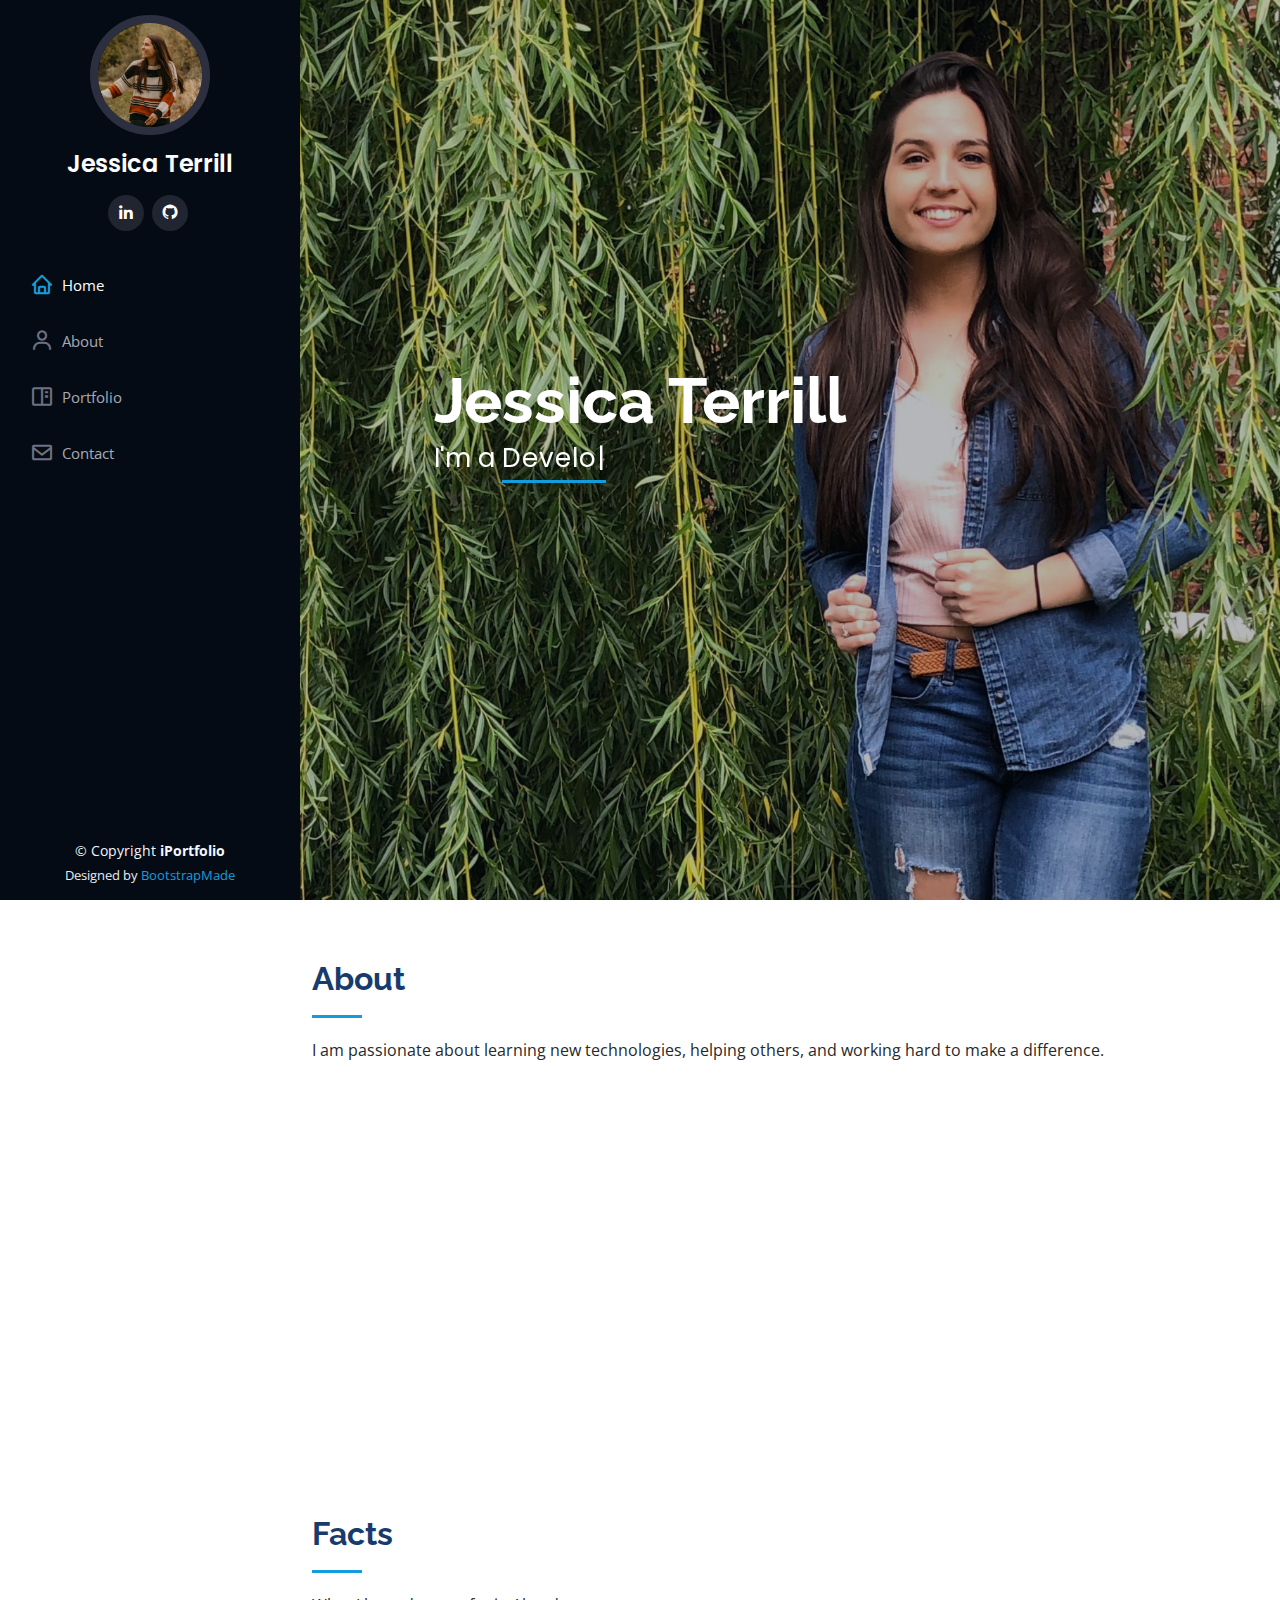
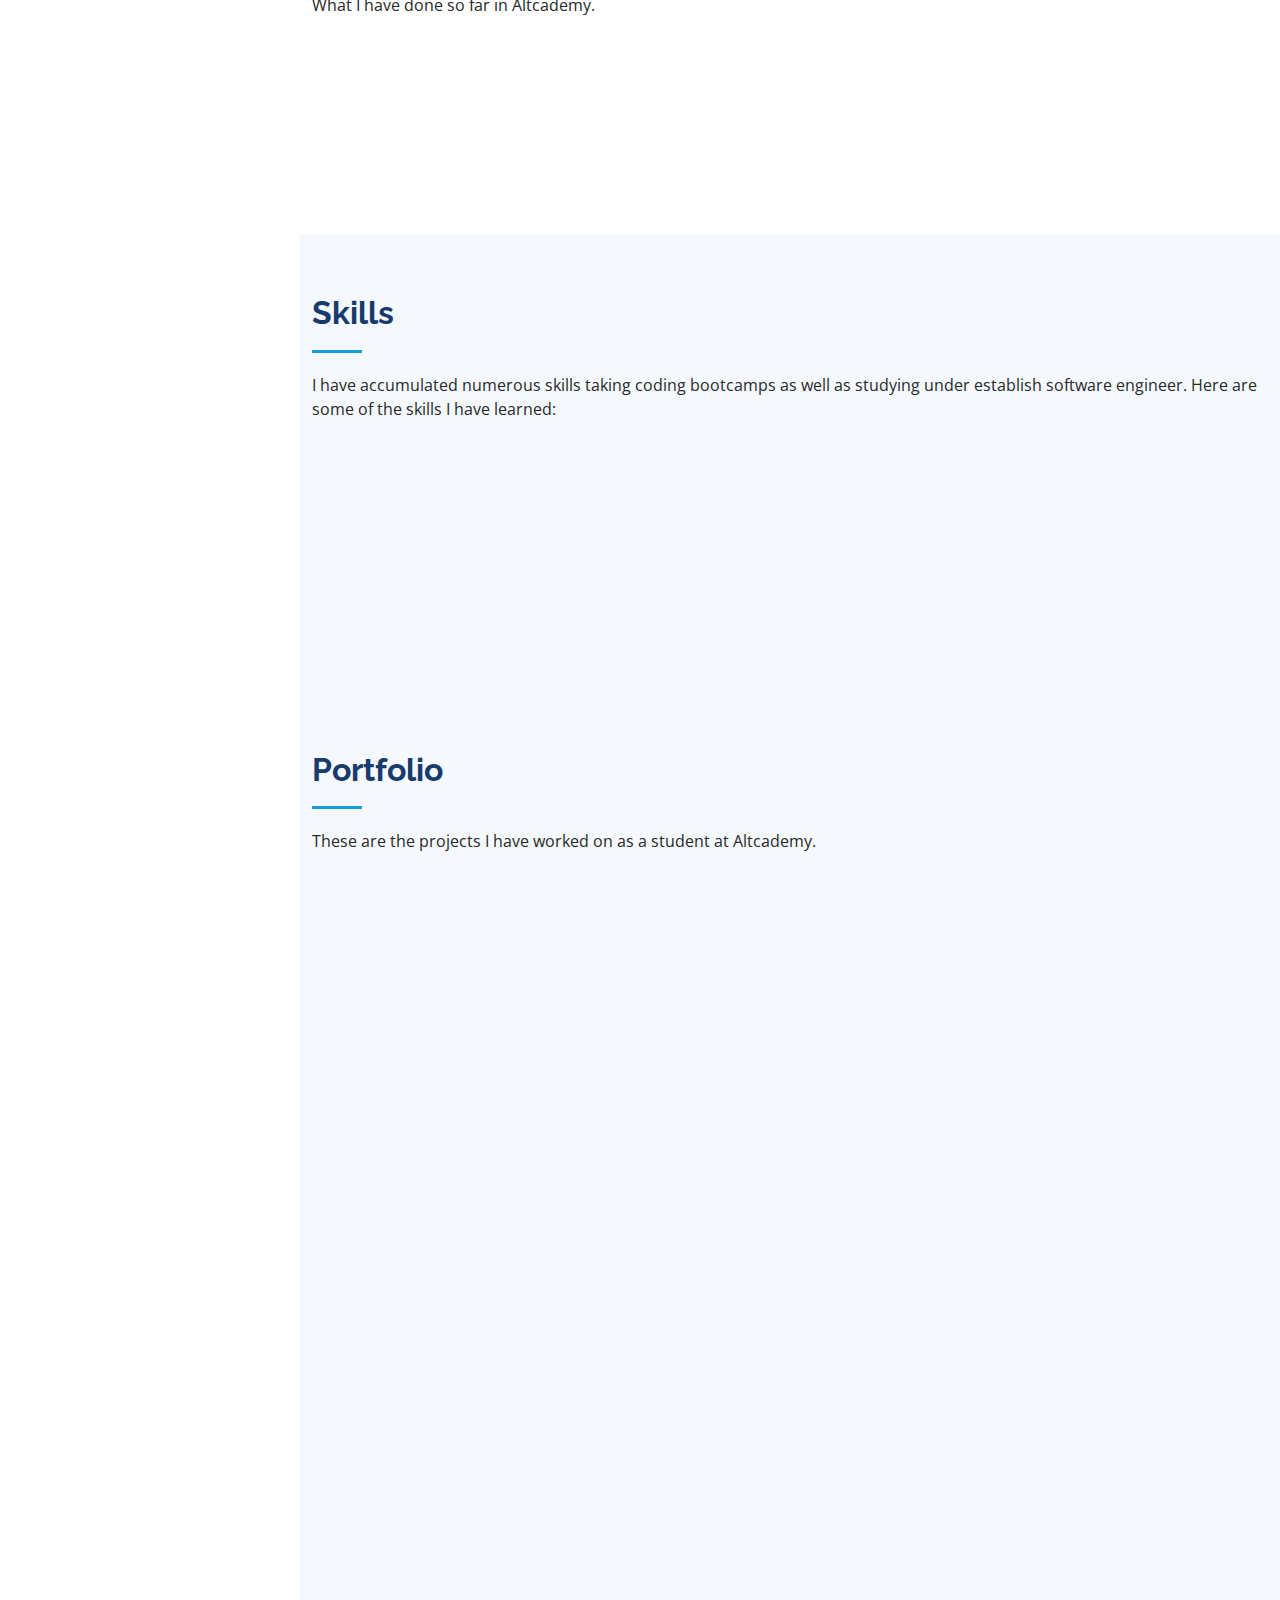
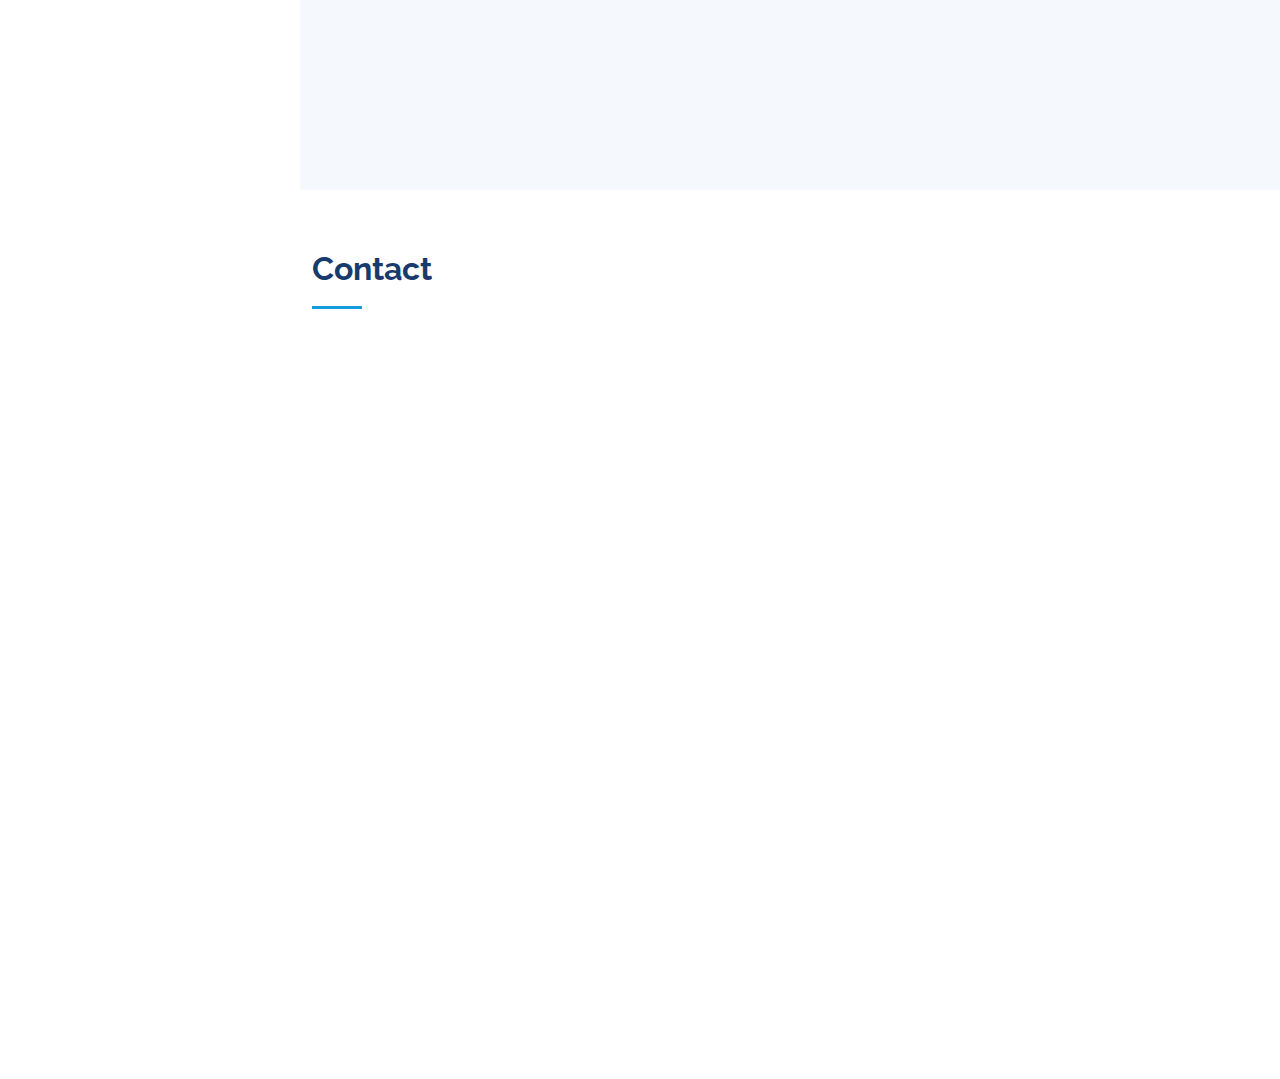
==== commit 3341a78f: "Fixed grammar" ====
--- a/index.html
+++ b/index.html
@@ -250,7 +250,7 @@
                   data-purecounter-duration="1"
                   class="purecounter"
                 ></span>
-                <p><strong>Courses to Learned</strong></p>
+                <p><strong>Courses Learned</strong></p>
               </div>
             </div>
 
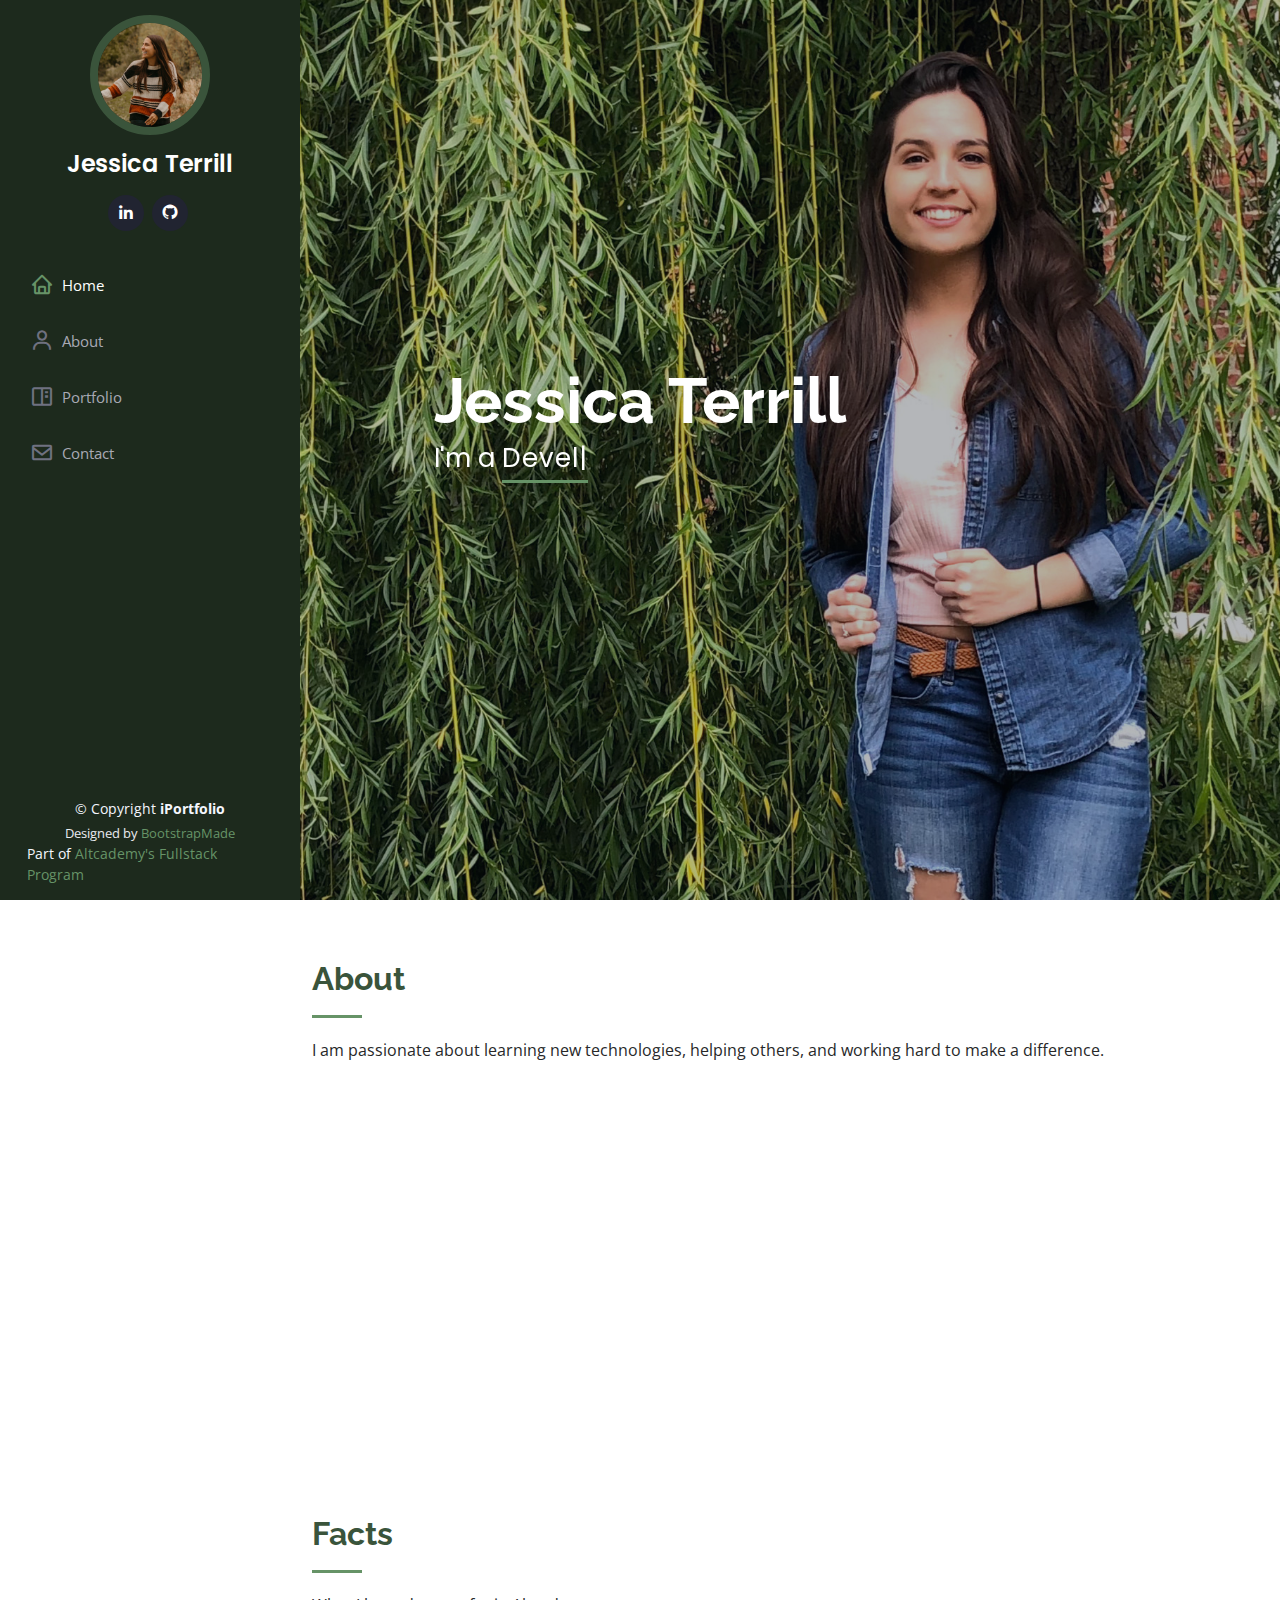
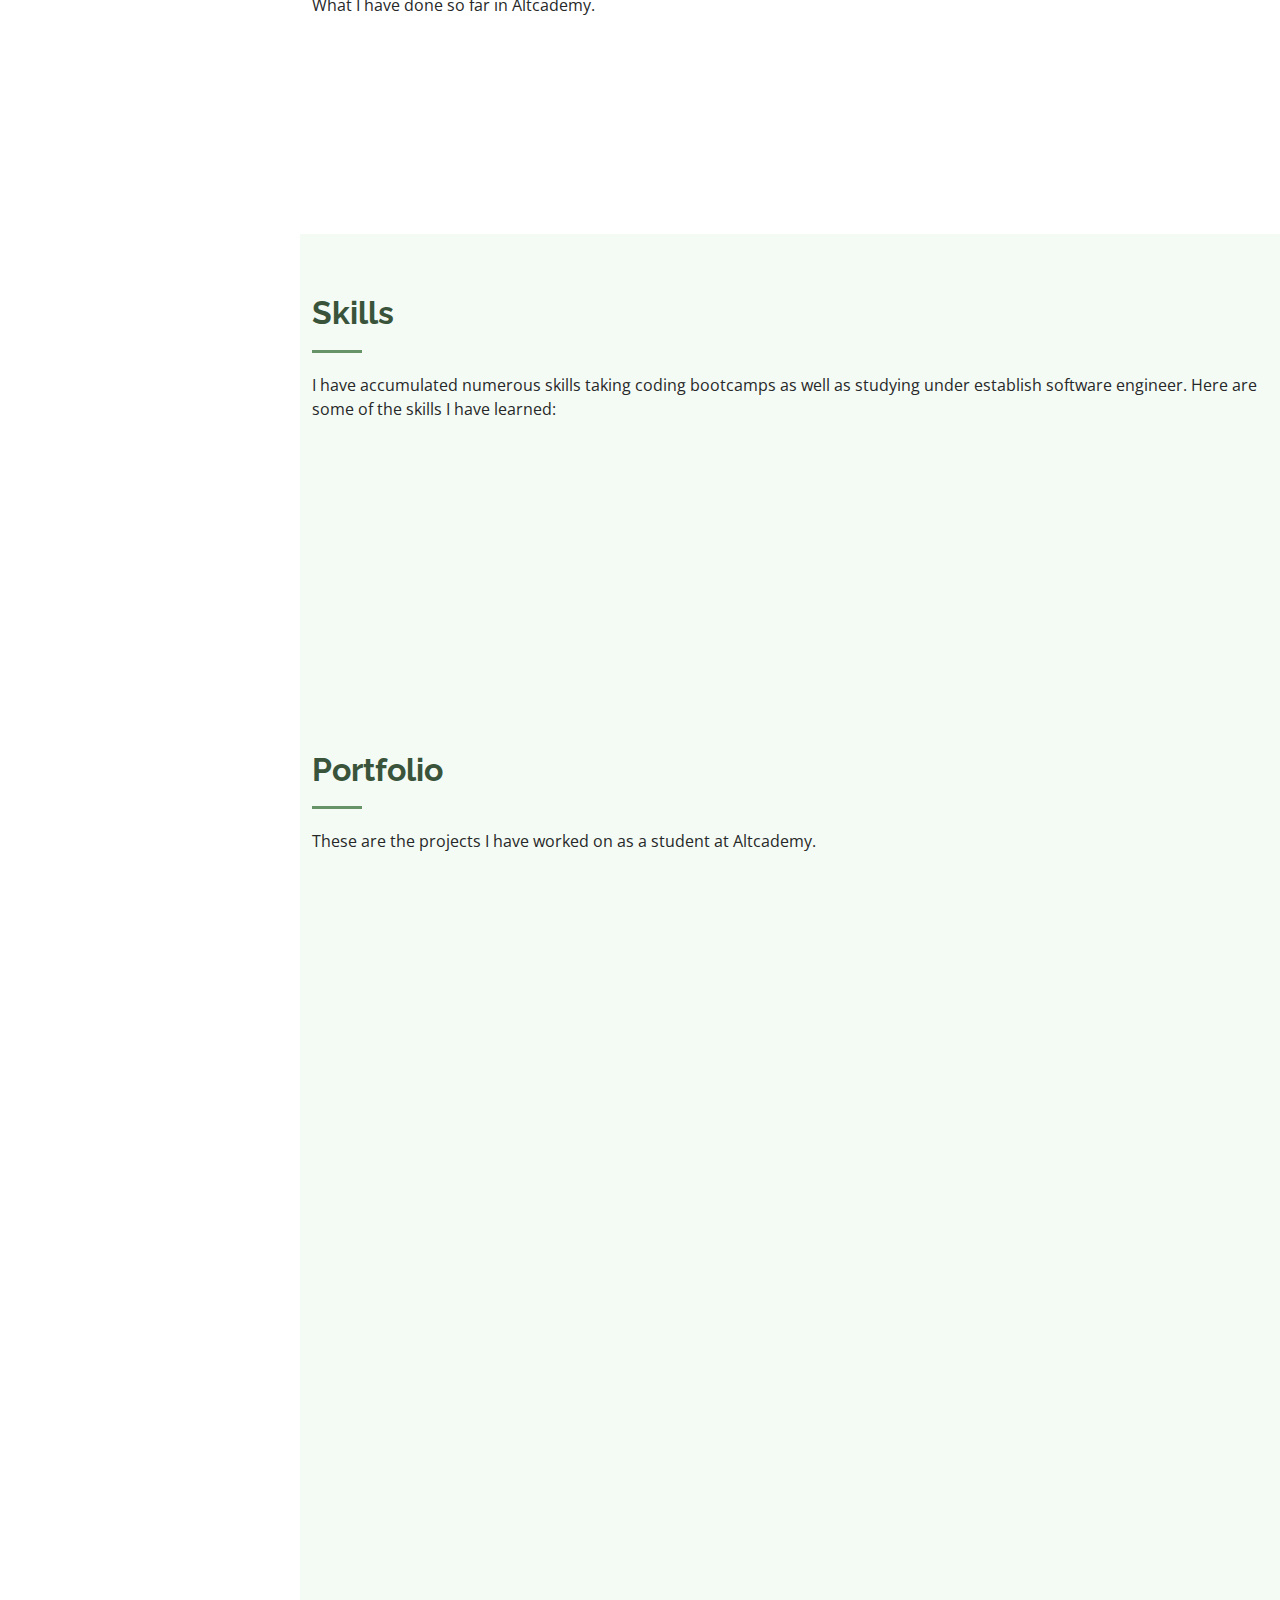
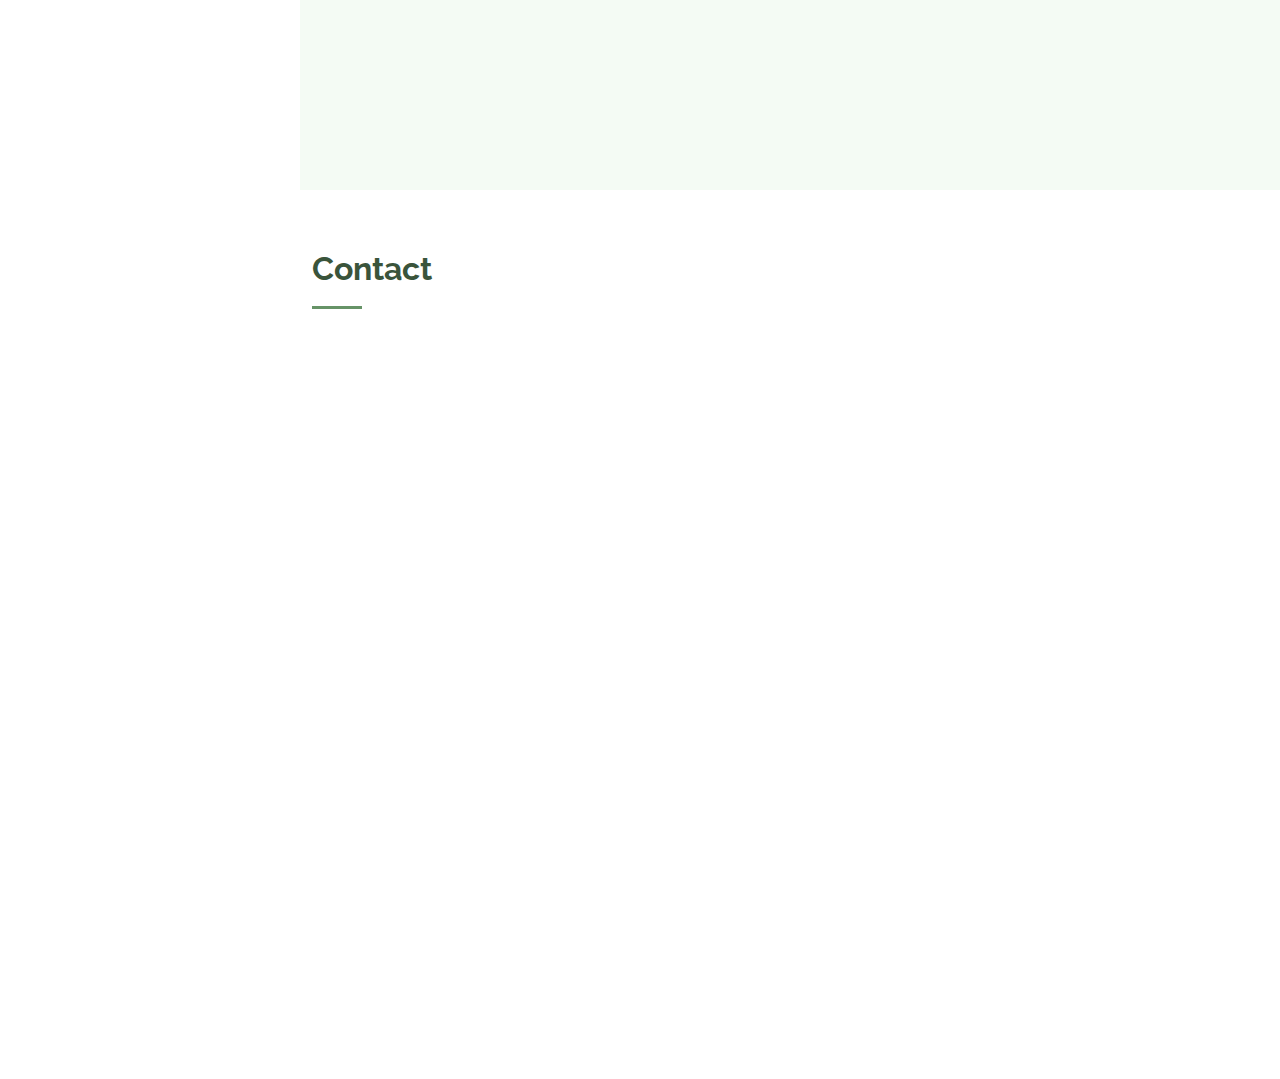
==== commit deecdec2: "Added Altcademy link to main page" ====
--- a/index.html
+++ b/index.html
@@ -777,8 +777,11 @@
           <!-- You can delete the links only if you purchased the pro version. -->
           <!-- Licensing information: https://bootstrapmade.com/license/ -->
           <!-- Purchase the pro version with working PHP/AJAX contact form: https://bootstrapmade.com/iportfolio-bootstrap-portfolio-websites-template/ -->
-          Designed by <a href="https://bootstrapmade.com/">BootstrapMade</a>
+          Designed by
+          <a href="https://bootstrapmade.com/">BootstrapMade</a>
         </div>
+        Part of
+        <a href="https://www.altcademy.com"> Altcademy's Fullstack Program</a>
       </div>
     </footer>
     <!-- End  Footer -->
--- a/assets/css/style.css
+++ b/assets/css/style.css
@@ -10,12 +10,12 @@
 # General
 --------------------------------------------------------------*/
 body {
-  font-family: "Open Sans", sans-serif;
+  font-family: 'Open Sans', sans-serif;
   color: #272829;
 }
 
 a {
-  color: #149ddd;
+  color: #669367;
   text-decoration: none;
 }
 
@@ -30,7 +30,7 @@
 h4,
 h5,
 h6 {
-  font-family: "Raleway", sans-serif;
+  font-family: 'Raleway', sans-serif;
 }
 
 /*--------------------------------------------------------------
@@ -43,7 +43,7 @@
   right: 15px;
   bottom: 15px;
   z-index: 996;
-  background: #149ddd;
+  background: #669367;
   width: 40px;
   height: 40px;
   border-radius: 50px;
@@ -57,7 +57,7 @@
 }
 
 .back-to-top:hover {
-  background: #2eafec;
+  background: #b3e0b3;
   color: #fff;
 }
 
@@ -79,7 +79,7 @@
   z-index: 9997;
   transition: all 0.5s;
   padding: 0 15px;
-  background: #040b14;
+  background: #1d2a1d;
   overflow-y: auto;
 }
 
@@ -87,7 +87,7 @@
   margin: 15px auto;
   display: block;
   width: 120px;
-  border: 8px solid #2c2f3f;
+  border: 8px solid #3a543b;
 }
 
 #header .profile h1 {
@@ -97,7 +97,7 @@
   font-weight: 600;
   -moz-text-align-last: center;
   text-align-last: center;
-  font-family: "Poppins", sans-serif;
+  font-family: 'Poppins', sans-serif;
 }
 
 #header .profile h1 a,
@@ -122,7 +122,7 @@
 }
 
 #header .profile .social-links a:hover {
-  background: #149ddd;
+  background: #669367;
   color: #fff;
   text-decoration: none;
 }
@@ -155,7 +155,7 @@
   list-style: none;
 }
 
-.nav-menu>ul>li {
+.nav-menu > ul > li {
   position: relative;
   white-space: nowrap;
 }
@@ -181,7 +181,7 @@
 .nav-menu a:hover,
 .nav-menu .active,
 .nav-menu .active:focus,
-.nav-menu li:hover>a {
+.nav-menu li:hover > a {
   text-decoration: none;
   color: #fff;
 }
@@ -189,8 +189,8 @@
 .nav-menu a:hover i,
 .nav-menu .active i,
 .nav-menu .active:focus i,
-.nav-menu li:hover>a i {
-  color: #149ddd;
+.nav-menu li:hover > a i {
+  color: #669367;
 }
 
 /* Mobile Navigation */
@@ -203,7 +203,7 @@
   font-size: 24px;
   transition: all 0.4s;
   outline: none !important;
-  background-color: #149ddd;
+  background-color: #669367;
   color: #fff;
   width: 40px;
   height: 40px;
@@ -229,12 +229,12 @@
 #hero {
   width: 100%;
   height: 100vh;
-  background: url("../img/hero-bg.jpg") top center;
+  background: url('../img/hero-bg.jpg') top center;
   background-size: cover;
 }
 
 #hero:before {
-  content: "";
+  content: '';
   background: rgba(5, 13, 24, 0.3);
   position: absolute;
   bottom: 0;
@@ -262,14 +262,14 @@
   color: #fff;
   margin-bottom: 50px;
   font-size: 26px;
-  font-family: "Poppins", sans-serif;
+  font-family: 'Poppins', sans-serif;
 }
 
 #hero p span {
   color: #fff;
   padding-bottom: 4px;
   letter-spacing: 1px;
-  border-bottom: 3px solid #149ddd;
+  border-bottom: 3px solid #669367;
 }
 
 @media (min-width: 1024px) {
@@ -300,7 +300,7 @@
 }
 
 .section-bg {
-  background: #f5f8fd;
+  background: #f4fbf4;
 }
 
 .section-title {
@@ -313,16 +313,16 @@
   margin-bottom: 20px;
   padding-bottom: 20px;
   position: relative;
-  color: #173b6c;
+  color: #3a543b;
 }
 
 .section-title h2::after {
-  content: "";
+  content: '';
   position: absolute;
   display: block;
   width: 50px;
   height: 3px;
-  background: #149ddd;
+  background: #669367;
   bottom: 0;
   left: 0;
 }
@@ -337,7 +337,7 @@
 .about .content h3 {
   font-weight: 700;
   font-size: 26px;
-  color: #173b6c;
+  color: #3a543b;
 }
 
 .about .content ul {
@@ -358,7 +358,7 @@
 .about .content ul i {
   font-size: 16px;
   margin-right: 5px;
-  color: #149ddd;
+  color: #669367;
   line-height: 0;
 }
 
@@ -381,7 +381,7 @@
 .facts .count-box i {
   display: block;
   font-size: 44px;
-  color: #149ddd;
+  color: #669367;
   float: left;
   line-height: 0;
 }
@@ -398,7 +398,7 @@
 .facts .count-box p {
   padding: 15px 0 0 0;
   margin: 0 0 0 60px;
-  font-family: "Raleway", sans-serif;
+  font-family: 'Raleway', sans-serif;
   font-size: 14px;
   color: #122f57;
 }
@@ -409,7 +409,7 @@
   margin-top: 20px;
   color: #122f57;
   font-size: 15px;
-  font-family: "Poppins", sans-serif;
+  font-family: 'Poppins', sans-serif;
   transition: ease-in-out 0.3s;
 }
 
@@ -433,7 +433,7 @@
   text-transform: uppercase;
   display: block;
   font-weight: 600;
-  font-family: "Poppins", sans-serif;
+  font-family: 'Poppins', sans-serif;
   color: #050d18;
 }
 
@@ -451,68 +451,7 @@
   width: 1px;
   height: 10px;
   transition: 0.9s;
-  background-color: #149ddd;
-}
-
-/*--------------------------------------------------------------
-# Resume
---------------------------------------------------------------*/
-.resume .resume-title {
-  font-size: 26px;
-  font-weight: 700;
-  margin-top: 20px;
-  margin-bottom: 20px;
-  color: #050d18;
-}
-
-.resume .resume-item {
-  padding: 0 0 20px 20px;
-  margin-top: -2px;
-  border-left: 2px solid #1f5297;
-  position: relative;
-}
-
-.resume .resume-item h4 {
-  line-height: 18px;
-  font-size: 18px;
-  font-weight: 600;
-  text-transform: uppercase;
-  font-family: "Poppins", sans-serif;
-  color: #050d18;
-  margin-bottom: 10px;
-}
-
-.resume .resume-item h5 {
-  font-size: 16px;
-  background: #e4edf9;
-  padding: 5px 15px;
-  display: inline-block;
-  font-weight: 600;
-  margin-bottom: 10px;
-}
-
-.resume .resume-item ul {
-  padding-left: 20px;
-}
-
-.resume .resume-item ul li {
-  padding-bottom: 10px;
-}
-
-.resume .resume-item:last-child {
-  padding-bottom: 0;
-}
-
-.resume .resume-item::before {
-  content: "";
-  position: absolute;
-  width: 16px;
-  height: 16px;
-  border-radius: 50px;
-  left: -9px;
-  top: 0;
-  background: #fff;
-  border: 2px solid #1f5297;
+  background-color: #669367;
 }
 
 /*--------------------------------------------------------------
@@ -547,7 +486,7 @@
 
 .portfolio #portfolio-flters li:hover,
 .portfolio #portfolio-flters li.filter-active {
-  color: #149ddd;
+  color: #669367;
 }
 
 .portfolio #portfolio-flters li:last-child {
@@ -562,7 +501,7 @@
 }
 
 .portfolio .portfolio-wrap::before {
-  content: "";
+  content: '';
   background: rgba(255, 255, 255, 0.5);
   position: absolute;
   left: 0;
@@ -590,17 +529,17 @@
   color: #fff;
   font-size: 28px;
   text-align: center;
-  background: rgba(20, 157, 221, 0.75);
+  background: #669367;
   transition: 0.3s;
   width: 50%;
 }
 
 .portfolio .portfolio-wrap .portfolio-links a:hover {
-  background: rgba(20, 157, 221, 0.95);
-}
-
-.portfolio .portfolio-wrap .portfolio-links a+a {
-  border-left: 1px solid #37b3ed;
+  background: #b3e0b3;
+}
+
+.portfolio .portfolio-wrap .portfolio-links a + a {
+  border-left: 1px solid #669367;
 }
 
 .portfolio .portfolio-wrap:hover::before {
@@ -632,16 +571,22 @@
   position: relative;
 }
 
-.portfolio-details .portfolio-details-slider .swiper-pagination .swiper-pagination-bullet {
+.portfolio-details
+  .portfolio-details-slider
+  .swiper-pagination
+  .swiper-pagination-bullet {
   width: 12px;
   height: 12px;
   background-color: #fff;
   opacity: 1;
-  border: 1px solid #149ddd;
-}
-
-.portfolio-details .portfolio-details-slider .swiper-pagination .swiper-pagination-bullet-active {
-  background-color: #149ddd;
+  border: 1px solid #669367;
+}
+
+.portfolio-details
+  .portfolio-details-slider
+  .swiper-pagination
+  .swiper-pagination-bullet-active {
+  background-color: #669367;
 }
 
 .portfolio-details .portfolio-info {
@@ -663,7 +608,7 @@
   font-size: 15px;
 }
 
-.portfolio-details .portfolio-info ul li+li {
+.portfolio-details .portfolio-info ul li + li {
   margin-top: 10px;
 }
 
@@ -679,153 +624,6 @@
 
 .portfolio-details .portfolio-description p {
   padding: 0;
-}
-
-/*--------------------------------------------------------------
-# Services
---------------------------------------------------------------*/
-.services .icon-box {
-  margin-bottom: 20px;
-}
-
-.services .icon {
-  float: left;
-  display: flex;
-  align-items: center;
-  justify-content: center;
-  width: 54px;
-  height: 54px;
-  background: #149ddd;
-  border-radius: 50%;
-  transition: 0.5s;
-  border: 1px solid #149ddd;
-}
-
-.services .icon i {
-  color: #fff;
-  font-size: 24px;
-  line-height: 0;
-}
-
-.services .icon-box:hover .icon {
-  background: #fff;
-}
-
-.services .icon-box:hover .icon i {
-  color: #149ddd;
-}
-
-.services .title {
-  margin-left: 80px;
-  font-weight: 700;
-  margin-bottom: 15px;
-  font-size: 18px;
-}
-
-.services .title a {
-  color: #343a40;
-}
-
-.services .title a:hover {
-  color: #149ddd;
-}
-
-.services .description {
-  margin-left: 80px;
-  line-height: 24px;
-  font-size: 14px;
-}
-
-/*--------------------------------------------------------------
-# Testimonials
---------------------------------------------------------------*/
-.testimonials .testimonials-carousel,
-.testimonials .testimonials-slider {
-  overflow: hidden;
-}
-
-.testimonials .testimonial-item {
-  box-sizing: content-box;
-  text-align: center;
-  min-height: 320px;
-}
-
-.testimonials .testimonial-item .testimonial-img {
-  width: 90px;
-  border-radius: 50%;
-  margin: 0 auto;
-}
-
-.testimonials .testimonial-item h3 {
-  font-size: 18px;
-  font-weight: bold;
-  margin: 10px 0 5px 0;
-  color: #111;
-}
-
-.testimonials .testimonial-item h4 {
-  font-size: 14px;
-  color: #999;
-  margin: 0;
-}
-
-.testimonials .testimonial-item .quote-icon-left,
-.testimonials .testimonial-item .quote-icon-right {
-  color: #c3e8fa;
-  font-size: 26px;
-}
-
-.testimonials .testimonial-item .quote-icon-left {
-  display: inline-block;
-  left: -5px;
-  position: relative;
-}
-
-.testimonials .testimonial-item .quote-icon-right {
-  display: inline-block;
-  right: -5px;
-  position: relative;
-  top: 10px;
-}
-
-.testimonials .testimonial-item p {
-  font-style: italic;
-  margin: 0 15px 15px 15px;
-  padding: 20px;
-  background: #fff;
-  position: relative;
-  margin-bottom: 35px;
-  border-radius: 6px;
-  box-shadow: 0px 2px 15px rgba(0, 0, 0, 0.1);
-}
-
-.testimonials .testimonial-item p::after {
-  content: "";
-  width: 0;
-  height: 0;
-  border-top: 20px solid #fff;
-  border-right: 20px solid transparent;
-  border-left: 20px solid transparent;
-  position: absolute;
-  bottom: -20px;
-  left: calc(50% - 20px);
-}
-
-.testimonials .swiper-pagination {
-  margin-top: 20px;
-  position: relative;
-}
-
-.testimonials .swiper-pagination .swiper-pagination-bullet {
-  width: 12px;
-  height: 12px;
-  background-color: #fff;
-  opacity: 1;
-  border: 1px solid #149ddd;
-}
-
-.testimonials .swiper-pagination .swiper-pagination-bullet-active {
-  background-color: #149ddd;
 }
 
 /*--------------------------------------------------------------
@@ -844,11 +642,11 @@
 
 .contact .info i {
   font-size: 20px;
-  color: #149ddd;
+  color: #fff;
   float: left;
   width: 44px;
   height: 44px;
-  background: #dff3fc;
+  background: #669367;
   display: flex;
   justify-content: center;
   align-items: center;
@@ -868,7 +666,7 @@
   padding: 0 0 10px 60px;
   margin-bottom: 20px;
   font-size: 14px;
-  color: #173b6c;
+  color: #3a543b;
 }
 
 .contact .info .email p {
@@ -895,14 +693,14 @@
 }
 
 .contact .info .social-links a:hover {
-  background: #149ddd;
+  background: #669367;
   color: #fff;
 }
 
 .contact .info .email:hover i,
 .contact .info .address:hover i,
 .contact .info .phone:hover i {
-  background: #149ddd;
+  background: #b3e0b3;
   color: #fff;
 }
 
@@ -934,7 +732,7 @@
   font-weight: 600;
 }
 
-.contact .php-email-form .error-message br+br {
+.contact .php-email-form .error-message br + br {
   margin-top: 25px;
 }
 
@@ -955,7 +753,7 @@
 }
 
 .contact .php-email-form .loading:before {
-  content: "";
+  content: '';
   display: inline-block;
   border-radius: 50%;
   width: 24px;
@@ -989,8 +787,8 @@
   padding: 10px 15px;
 }
 
-.contact .php-email-form button[type=submit] {
-  background: #149ddd;
+.contact .php-email-form button[type='submit'] {
+  background: #669367;
   border: 0;
   padding: 10px 24px;
   color: #fff;
@@ -998,8 +796,8 @@
   border-radius: 4px;
 }
 
-.contact .php-email-form button[type=submit]:hover {
-  background: #37b3ed;
+.contact .php-email-form button[type='submit']:hover {
+  background: #b3e0b3;
 }
 
 @keyframes animate-loading {
@@ -1034,15 +832,15 @@
   font-size: 15px;
 }
 
-.breadcrumbs ol li+li {
+.breadcrumbs ol li + li {
   padding-left: 10px;
 }
 
-.breadcrumbs ol li+li::before {
+.breadcrumbs ol li + li::before {
   display: inline-block;
   padding-right: 10px;
   color: #0e2442;
-  content: "/";
+  content: '/';
 }
 
 @media (max-width: 768px) {
@@ -1071,7 +869,7 @@
   bottom: 0;
   width: 300px;
   z-index: 9999;
-  background: #040b14;
+  background: #1d2a1d;
 }
 
 #footer .copyright {
@@ -1091,4 +889,4 @@
     width: auto;
     padding-right: 20px 15px;
   }
-}+}
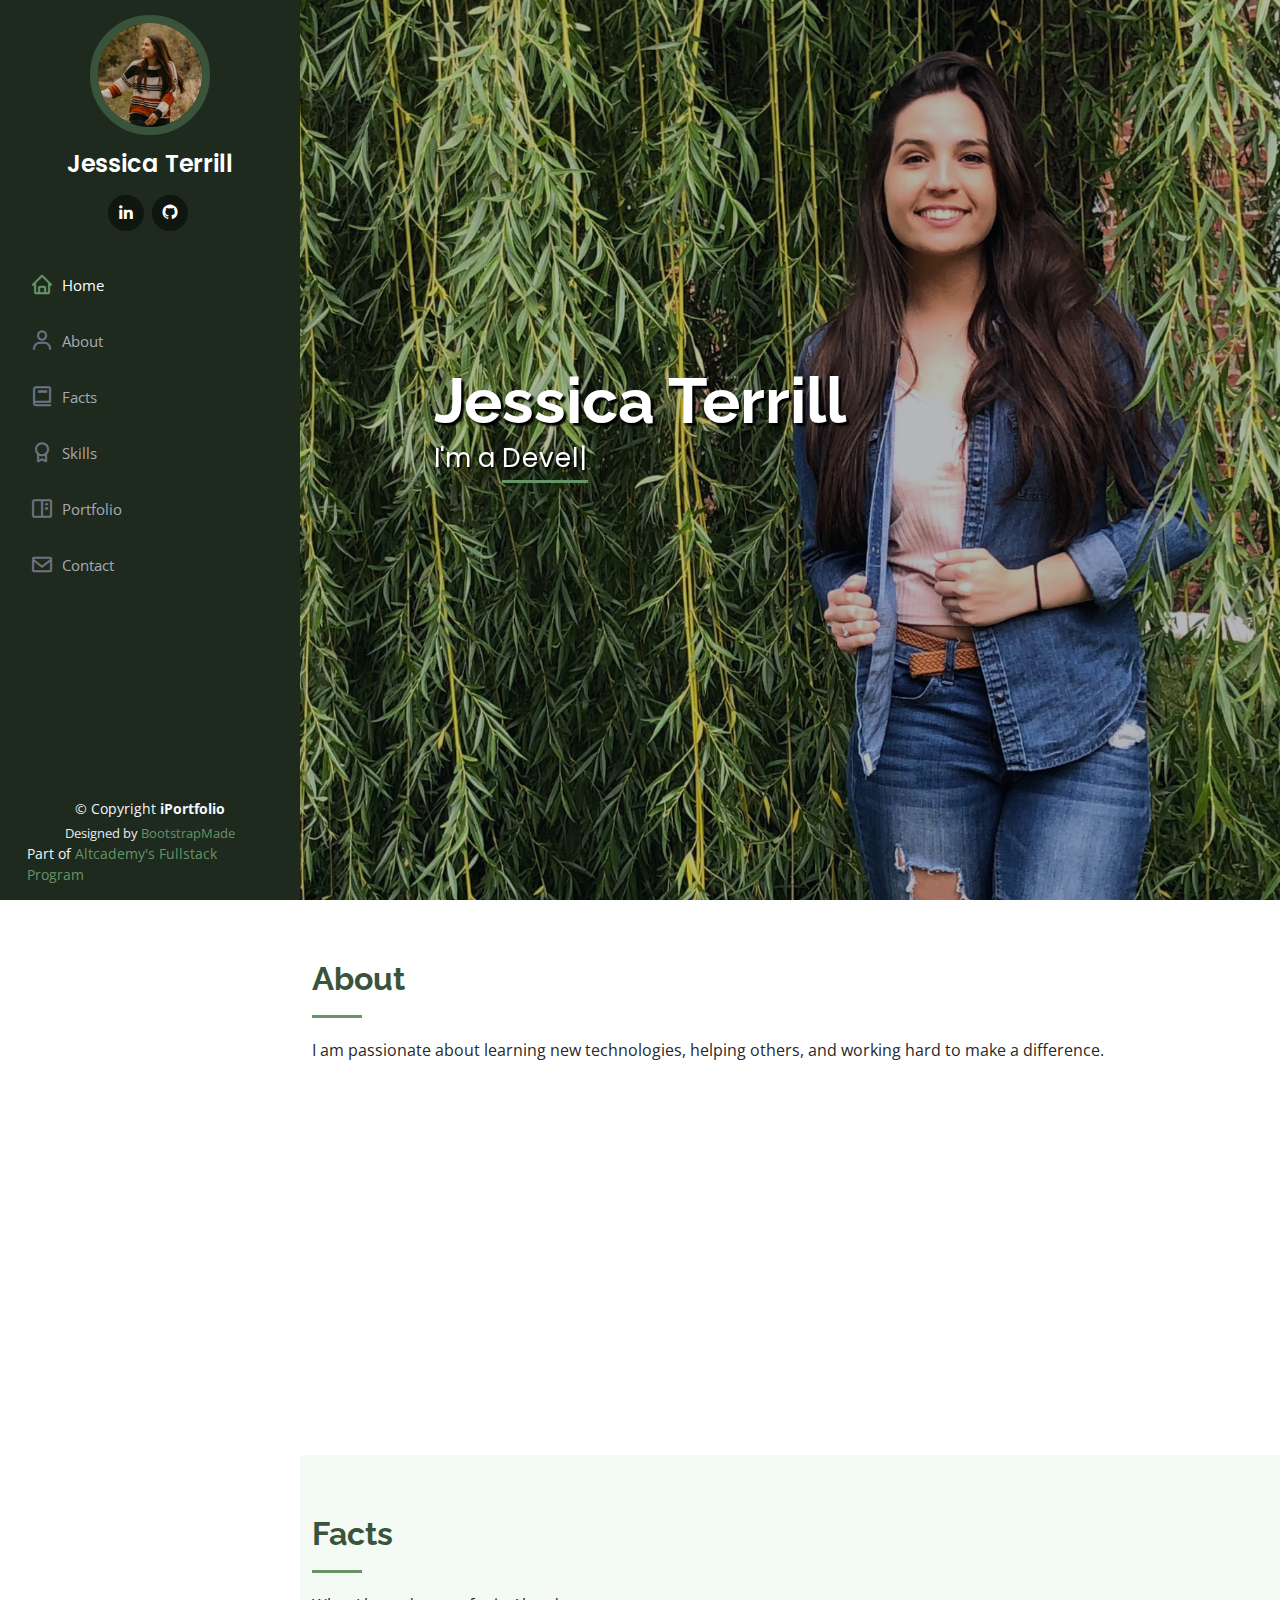
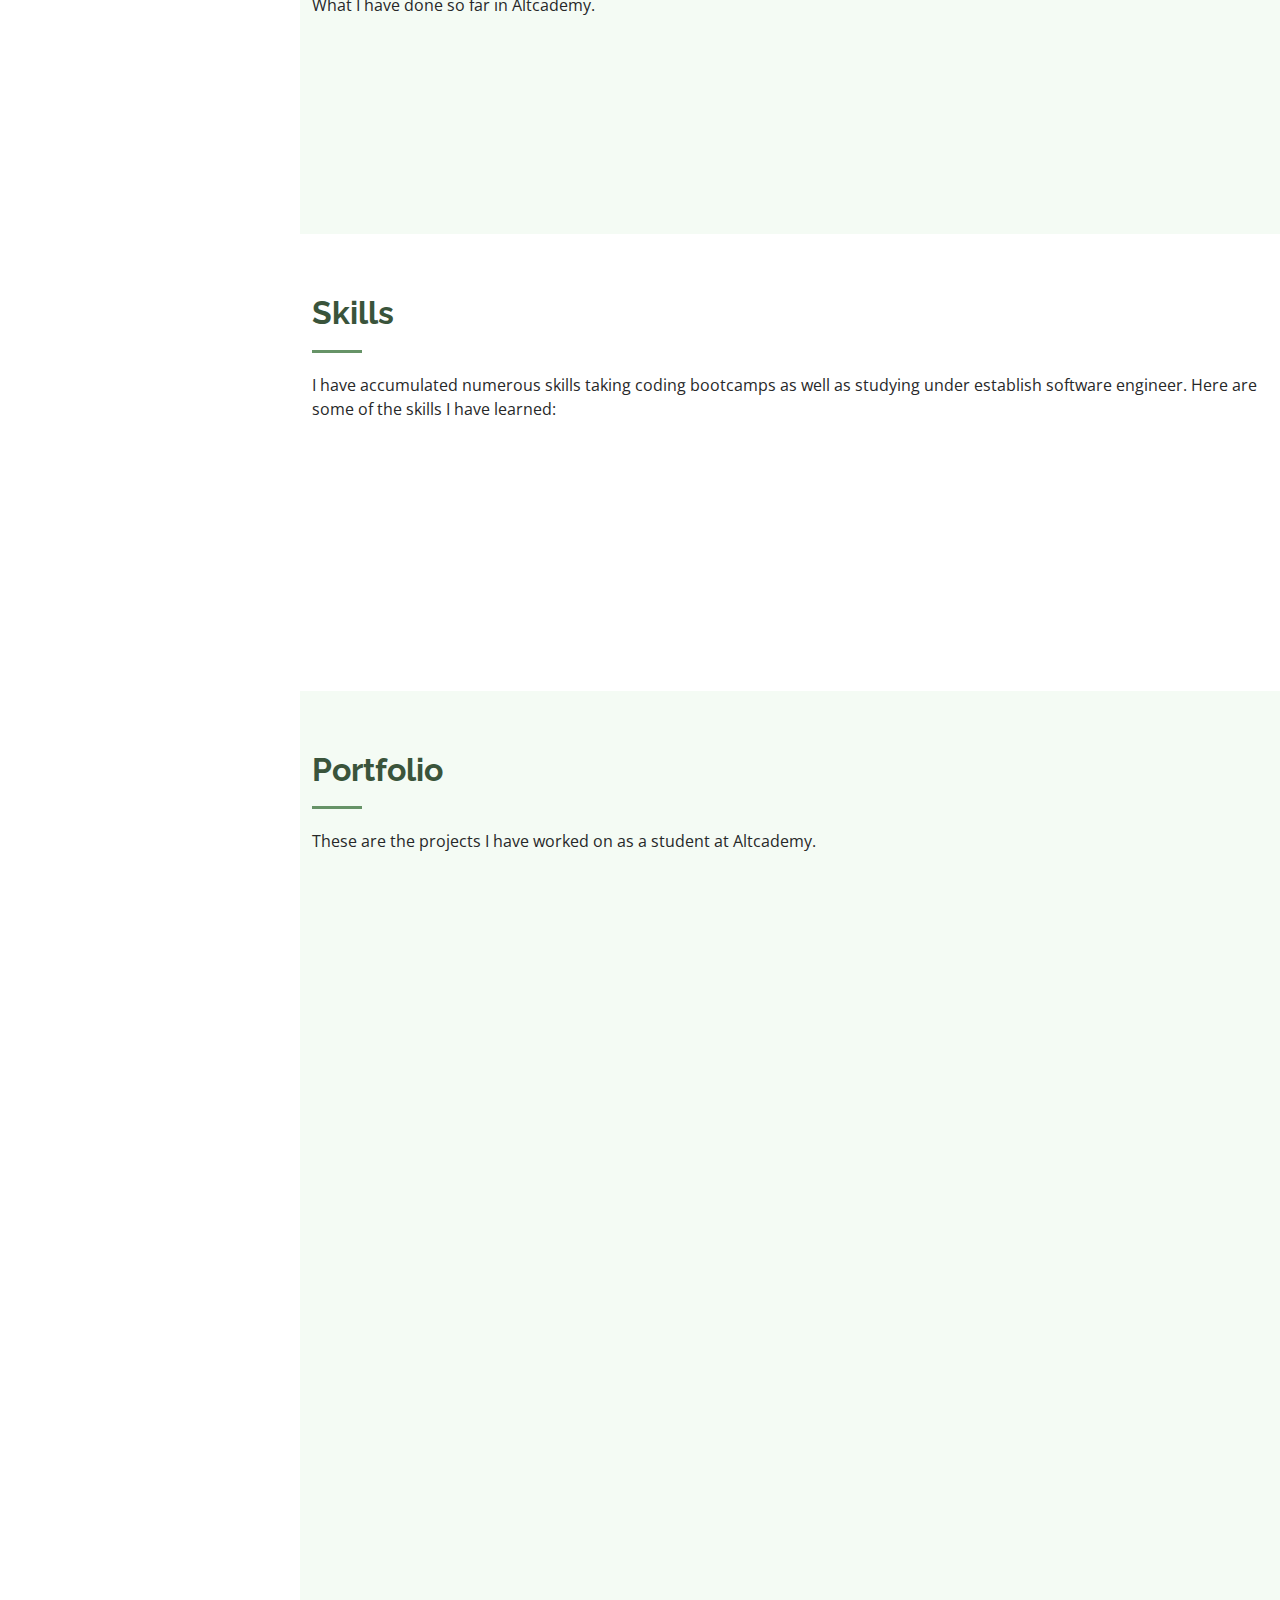
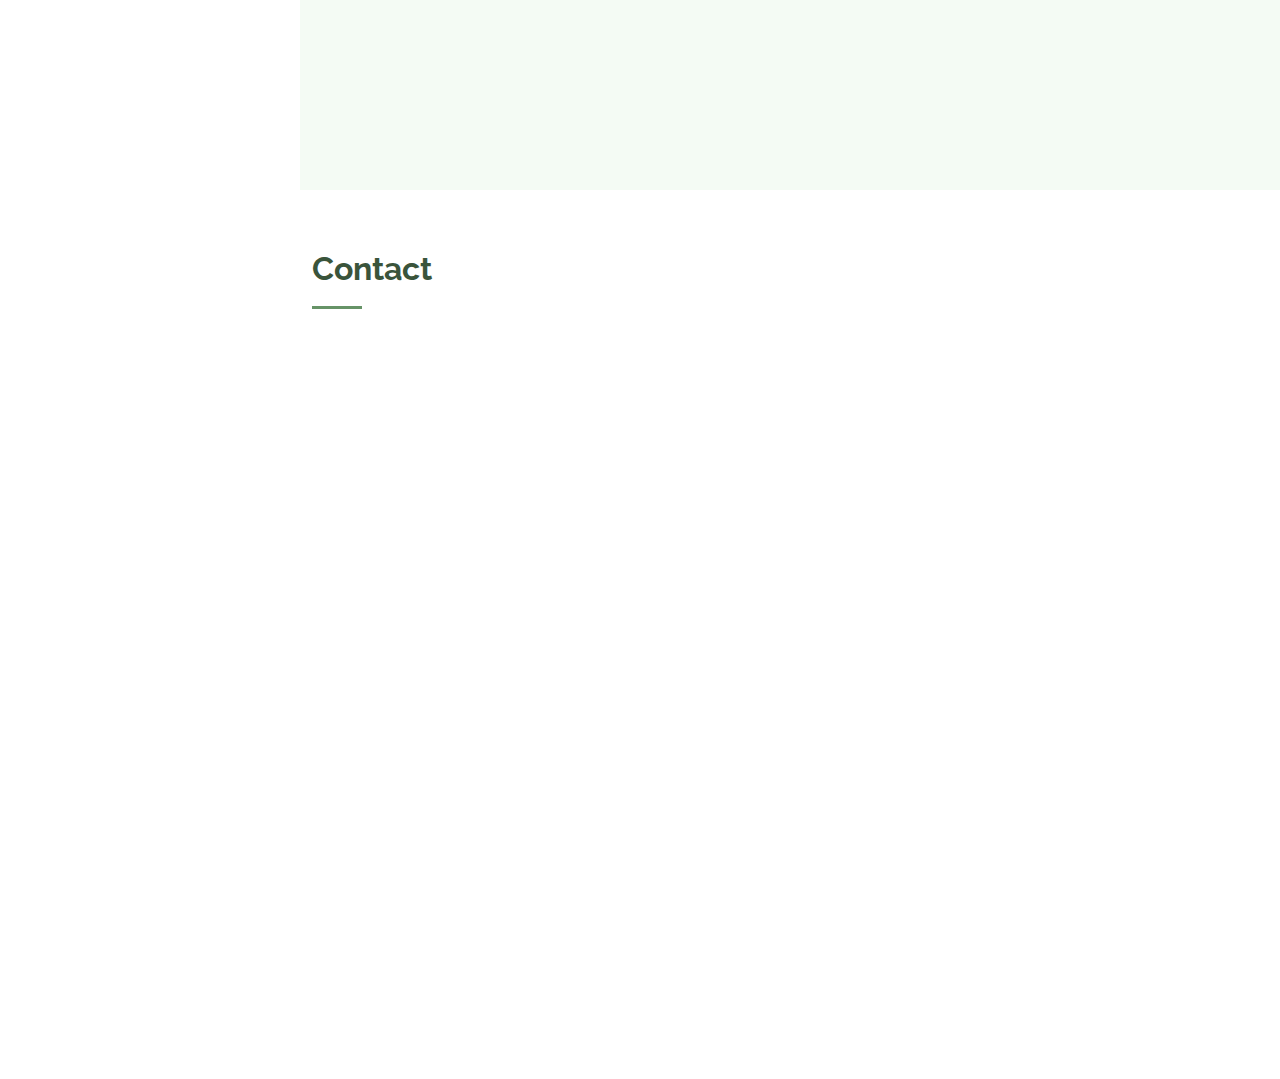
==== commit 26a73b64: "Updated navbar and corrected background color" ====
--- a/index.html
+++ b/index.html
@@ -121,6 +121,20 @@
                 href="#about"
                 class="nav-link scrollto"
                 ><i class="bx bx-user"></i> <span>About</span></a
+              >
+            </li>
+            <li>
+              <a
+                href="#facts"
+                class="nav-link scrollto"
+                ><i class="bx bx-book"></i> <span>Facts</span></a
+              >
+            </li>
+            <li>
+              <a
+                href="#skills"
+                class="nav-link scrollto"
+                ><i class="bx bx-award"></i> <span>Skills</span></a
               >
             </li>
             <li>
@@ -229,7 +243,7 @@
       <!-- ======= Facts Section ======= -->
       <section
         id="facts"
-        class="facts"
+        class="facts section-bg"
       >
         <div class="container">
           <div class="section-title">
@@ -312,7 +326,7 @@
       <!-- ======= Skills Section ======= -->
       <section
         id="skills"
-        class="skills section-bg"
+        class="skills"
       >
         <div class="container">
           <div class="section-title">
--- a/assets/css/style.css
+++ b/assets/css/style.css
@@ -109,7 +109,7 @@
 #header .profile .social-links a {
   font-size: 18px;
   display: inline-block;
-  background: #212431;
+  background: #0f150f;
   color: #fff;
   line-height: 1;
   padding: 8px 0;
@@ -256,6 +256,7 @@
   font-weight: 700;
   line-height: 56px;
   color: #fff;
+  text-shadow: 3px 3px 2px rgba(0, 0, 0, 1);
 }
 
 #hero p {
@@ -263,6 +264,7 @@
   margin-bottom: 50px;
   font-size: 26px;
   font-family: 'Poppins', sans-serif;
+  text-shadow: 2px 2px 2px rgba(0, 0, 0, 1);
 }
 
 #hero p span {
